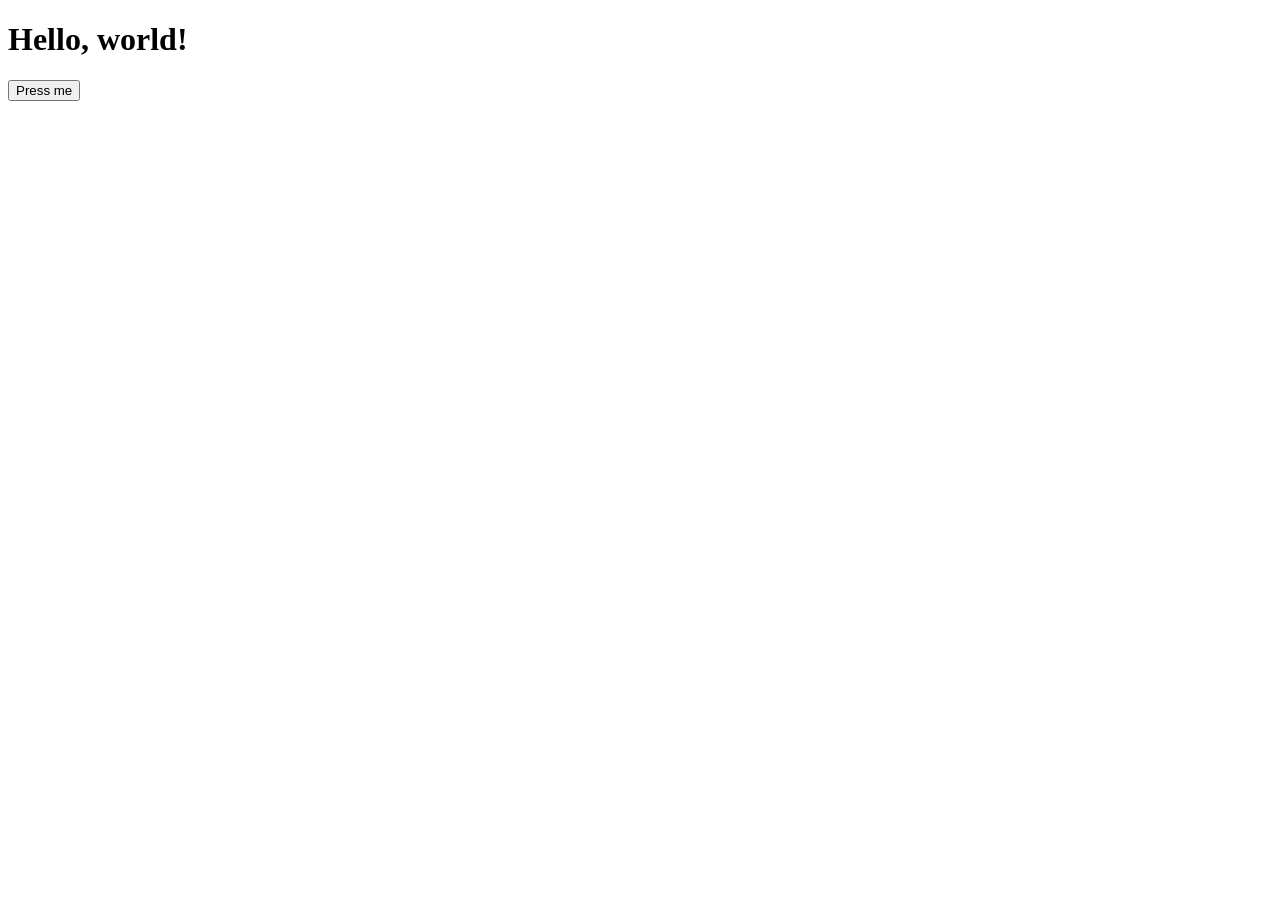
==== index.html @ 33c0f7c8 "fix: index.html 경로 오류 수정 및 불필요한 속성 제거 - /style.css, /main.js 절대 경로를 상대 경로로 변경 - script 태그의 deprecate" ====
<!doctype html>
<html lang="en">
<head>
  <meta charset="UTF-8" />
  <meta name="viewport" content="width=device-width, initial-scale=1.0" />
  <title>Hello World</title>
  <link href='style.css' rel='stylesheet'>
</head>
<body>
  <h1>Hello, world!</h1>
  <button onclick="console.log('hello');">Press me</button>
  <script defer src="main.js"></script>
</body>
</html>
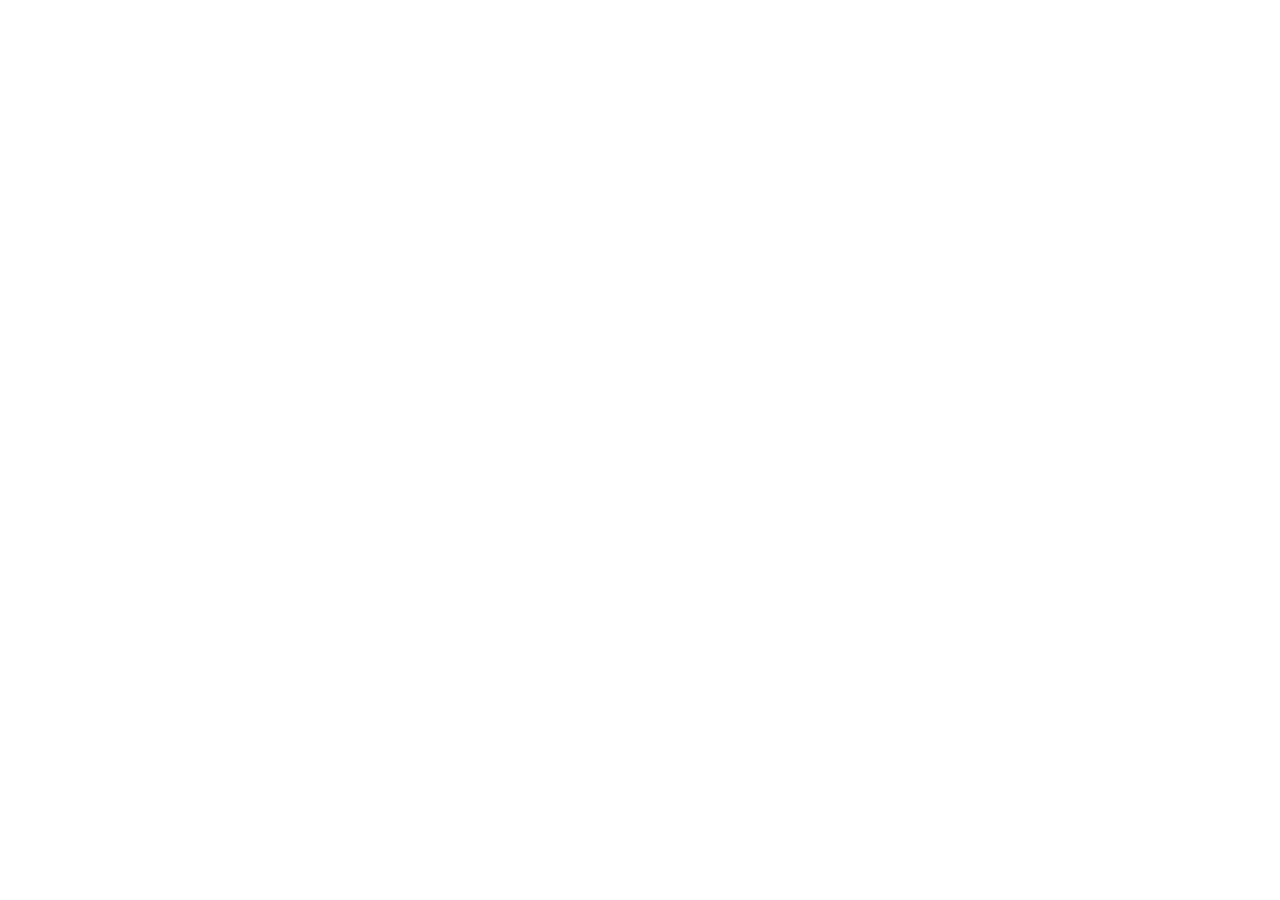
==== commit d6d96a5c: "feat: ZETASUM Web3 플랫폼 페이지 구현 및 README 추가 - index.html을 ZETASUM Next-Gen Web3 Platform 랜딩 페이지로 교체   " ====
--- a/index.html
+++ b/index.html
@@ -1,14 +1,408 @@
-<!doctype html>
-<html lang="en">
+<!DOCTYPE html>
+<html lang="ko">
 <head>
-  <meta charset="UTF-8" />
-  <meta name="viewport" content="width=device-width, initial-scale=1.0" />
-  <title>Hello World</title>
-  <link href='style.css' rel='stylesheet'>
+  <meta charset="UTF-8">
+  <meta name="viewport" content="width=device-width, initial-scale=1.0">
+  <title>ZETASUM - Next-Gen Web3 Platform</title>
+  <meta name="description" content="광고 시청 보상과 Web3 금융 생태계를 연결하는 차세대 글로벌 플랫폼 제타섬">
+  <link rel="preconnect" href="https://fonts.googleapis.com">
+  <link rel="preconnect" href="https://fonts.gstatic.com" crossorigin>
+  <link href="https://fonts.googleapis.com/css2?family=Outfit:wght@300;400;600;800&display=swap" rel="stylesheet">
+  <link rel="stylesheet" href="style.css">
+  <script crossorigin src="https://unpkg.com/react@18/umd/react.development.js"></script>
+  <script crossorigin src="https://unpkg.com/react-dom@18/umd/react-dom.development.js"></script>
+  <script src="https://unpkg.com/@babel/standalone/babel.min.js"></script>
 </head>
 <body>
-  <h1>Hello, world!</h1>
-  <button onclick="console.log('hello');">Press me</button>
-  <script defer src="main.js"></script>
+  <div id="root"></div>
+  <script type="text/babel">
+    const { useState, useEffect, useRef } = React;
+
+    /* ========== TRANSLATIONS ========== */
+    const T = {
+      ko: {
+        nav: ["플랫폼","로드맵","파트너","문의"],
+        badge: "Web3 차세대 플랫폼",
+        heroTitle1: "미래 금융의 시작,",
+        heroTitle2: "ZETASUM",
+        heroDesc: "광고 시청 보상과 Web3 금융 생태계를 연결하는 차세대 글로벌 플랫폼. 지금 제타섬과 함께 새로운 경제를 경험하세요.",
+        startBtn: "지금 시작하기",
+        learnBtn: "더 알아보기",
+        scrollText: "스크롤하여 탐색",
+        stats: [
+          {num:"150K+",label:"글로벌 사용자"},
+          {num:"$2.5M",label:"누적 보상금"},
+          {num:"35+",label:"파트너 기업"},
+          {num:"99.9%",label:"서비스 가동률"}
+        ],
+        platformTag: "PLATFORM",
+        platformTitle: "제타섬이 만드는 새로운 생태계",
+        platformDesc: "핀테크와 블록체인의 결합으로 누구나 쉽게 참여할 수 있는 글로벌 보상 플랫폼",
+        cards: [
+          {icon:"🔗",title:"Web2 + Web3 통합",desc:"기존 핀테크의 편리함과 블록체인의 투명성을 결합하여 누구나 쉽게 사용할 수 있는 차세대 금융 플랫폼을 제공합니다."},
+          {icon:"💎",title:"스마트 리워드",desc:"광고 시청, 미션 수행, 커뮤니티 활동 등 다양한 방법으로 토큰 보상을 획득하고 실시간으로 교환할 수 있습니다."},
+          {icon:"🌐",title:"글로벌 네트워크",desc:"전 세계 35개국 이상의 파트너와 함께 국경 없는 글로벌 금융 생태계를 구축하고 있습니다."},
+          {icon:"🛡️",title:"보안 & 신뢰",desc:"최신 블록체인 기술과 다중 보안 시스템으로 사용자의 자산과 데이터를 안전하게 보호합니다."},
+          {icon:"📊",title:"실시간 대시보드",desc:"수익, 활동 내역, 토큰 시세 등을 한눈에 확인할 수 있는 직관적인 대시보드를 제공합니다."},
+          {icon:"🚀",title:"빠른 정산",desc:"스마트 컨트랙트 기반의 자동화된 정산 시스템으로 보상을 즉시 수령할 수 있습니다."}
+        ],
+        roadmapTag: "ROADMAP",
+        roadmapTitle: "제타섬 로드맵",
+        roadmapDesc: "글로벌 Web3 플랫폼을 향한 제타섬의 여정",
+        roadmap: [
+          {phase:"2025 Q1",title:"플랫폼 런칭",desc:"제타섬 메인넷 출시 및 초기 사용자 온보딩 시작"},
+          {phase:"2025 Q3",title:"글로벌 확장",desc:"아시아 및 동남아시아 시장 진출, 현지 파트너십 구축"},
+          {phase:"2026 Q1",title:"DeFi 통합",desc:"탈중앙화 금융 서비스 통합 및 스테이킹 기능 출시"},
+          {phase:"2026 Q3",title:"DAO 전환",desc:"커뮤니티 거버넌스 도입 및 DAO 기반 운영 시작"}
+        ],
+        partnerTag: "PARTNERS",
+        partnerTitle: "글로벌 파트너",
+        partnerDesc: "세계적인 기업들과 함께 성장합니다",
+        footerDesc: "광고 시청 보상과 Web3 금융 생태계를 연결하는 차세대 글로벌 플랫폼",
+        footerCols: [
+          {title:"서비스",links:["플랫폼 소개","토큰 이코노미","보상 시스템","API 문서"]},
+          {title:"회사",links:["팀 소개","채용","블로그","문의하기"]},
+          {title:"법적 고지",links:["이용약관","개인정보처리방침","쿠키 정책"]}
+        ],
+        copyright: "© 2026 ZETASUM. All Rights Reserved.",
+        signupTitle: "회원가입",
+        namePh: "이름", emailPh: "이메일 주소", pwdPh: "비밀번호", confirmPh: "비밀번호 확인",
+        pwdGuide: "비밀번호는 7~16자리 영문, 숫자, 특수문자를 포함해야 합니다.",
+        signupBtn: "이메일로 가입하기", guestBtn: "게스트로 둘러보기",
+        enterInfo: "모든 정보를 입력해주세요.",
+        pwdMismatch: "비밀번호가 서로 일치하지 않습니다.",
+        pwdInvalid: "비밀번호 형식이 올바르지 않습니다.",
+        signupOk: "회원가입이 완료되었습니다!",
+        guestOk: "게스트 모드로 입장합니다."
+      },
+      en: {
+        nav: ["Platform","Roadmap","Partners","Contact"],
+        badge: "Next-Gen Web3 Platform",
+        heroTitle1: "The Future of Finance,",
+        heroTitle2: "ZETASUM",
+        heroDesc: "A next-generation global platform connecting ad rewards with the Web3 financial ecosystem. Experience the new economy with ZETASUM.",
+        startBtn: "Get Started",
+        learnBtn: "Learn More",
+        scrollText: "Scroll to explore",
+        stats: [
+          {num:"150K+",label:"Global Users"},
+          {num:"$2.5M",label:"Total Rewards"},
+          {num:"35+",label:"Partners"},
+          {num:"99.9%",label:"Uptime"}
+        ],
+        platformTag: "PLATFORM",
+        platformTitle: "A New Ecosystem by ZETASUM",
+        platformDesc: "A global reward platform anyone can join through fintech and blockchain integration",
+        cards: [
+          {icon:"🔗",title:"Web2 + Web3",desc:"Combining the convenience of fintech with the transparency of blockchain for a next-gen financial platform."},
+          {icon:"💎",title:"Smart Rewards",desc:"Earn token rewards through ads, missions, and community activities with real-time exchange."},
+          {icon:"🌐",title:"Global Network",desc:"Building a borderless financial ecosystem with partners across 35+ countries."},
+          {icon:"🛡️",title:"Security & Trust",desc:"Protecting user assets and data with cutting-edge blockchain technology and multi-layer security."},
+          {icon:"📊",title:"Live Dashboard",desc:"An intuitive dashboard to track earnings, activity, and token prices at a glance."},
+          {icon:"🚀",title:"Instant Settlement",desc:"Receive rewards instantly through smart contract-based automated settlement."}
+        ],
+        roadmapTag: "ROADMAP",
+        roadmapTitle: "ZETASUM Roadmap",
+        roadmapDesc: "Our journey to a global Web3 platform",
+        roadmap: [
+          {phase:"2025 Q1",title:"Platform Launch",desc:"ZETASUM mainnet launch and initial user onboarding"},
+          {phase:"2025 Q3",title:"Global Expansion",desc:"Entry into Asian and Southeast Asian markets"},
+          {phase:"2026 Q1",title:"DeFi Integration",desc:"Decentralized finance services integration and staking"},
+          {phase:"2026 Q3",title:"DAO Transition",desc:"Community governance and DAO-based operations"}
+        ],
+        partnerTag: "PARTNERS",
+        partnerTitle: "Global Partners",
+        partnerDesc: "Growing together with world-class companies",
+        footerDesc: "A next-generation global platform connecting ad rewards with the Web3 financial ecosystem.",
+        footerCols: [
+          {title:"Services",links:["Platform","Tokenomics","Rewards","API Docs"]},
+          {title:"Company",links:["Team","Careers","Blog","Contact"]},
+          {title:"Legal",links:["Terms of Service","Privacy Policy","Cookie Policy"]}
+        ],
+        copyright: "© 2026 ZETASUM. All Rights Reserved.",
+        signupTitle: "Sign Up",
+        namePh: "Name", emailPh: "Email", pwdPh: "Password", confirmPh: "Confirm Password",
+        pwdGuide: "Password must be 7-16 chars with letters, numbers, and symbols.",
+        signupBtn: "Sign Up with Email", guestBtn: "Explore as Guest",
+        enterInfo: "Please fill in all fields.",
+        pwdMismatch: "Passwords do not match.",
+        pwdInvalid: "Invalid password format.",
+        signupOk: "Sign up successful!",
+        guestOk: "Entering guest mode."
+      },
+      zh: {
+        nav: ["平台","路线图","合作伙伴","联系"],
+        badge: "下一代 Web3 平台",
+        heroTitle1: "金融的未来，",
+        heroTitle2: "ZETASUM",
+        heroDesc: "连接广告奖励与 Web3 金融生态系统的新一代全球平台。与 ZETASUM 一起体验新经济。",
+        startBtn: "立即开始",
+        learnBtn: "了解更多",
+        scrollText: "滚动浏览",
+        stats: [
+          {num:"150K+",label:"全球用户"},
+          {num:"$2.5M",label:"累计奖励"},
+          {num:"35+",label:"合作伙伴"},
+          {num:"99.9%",label:"运行时间"}
+        ],
+        platformTag: "平台",
+        platformTitle: "ZETASUM 打造的新生态",
+        platformDesc: "通过金融科技与区块链的结合，人人都能参与的全球奖励平台",
+        cards: [
+          {icon:"🔗",title:"Web2 + Web3",desc:"结合金融科技的便利与区块链的透明，提供下一代金融平台。"},
+          {icon:"💎",title:"智能奖励",desc:"通过广告、任务和社区活动赚取代币奖励并实时兑换。"},
+          {icon:"🌐",title:"全球网络",desc:"与35+国家的合作伙伴共建无国界的金融生态系统。"},
+          {icon:"🛡️",title:"安全可信",desc:"利用尖端区块链技术和多重安全系统保护用户资产。"},
+          {icon:"📊",title:"实时仪表板",desc:"一目了然地追踪收益、活动和代币价格的直观仪表板。"},
+          {icon:"🚀",title:"即时结算",desc:"基于智能合约的自动化结算系统，即时获得奖励。"}
+        ],
+        roadmapTag: "路线图",
+        roadmapTitle: "ZETASUM 路线图",
+        roadmapDesc: "通往全球 Web3 平台的旅程",
+        roadmap: [
+          {phase:"2025 Q1",title:"平台发布",desc:"ZETASUM 主网发布及初始用户引导"},
+          {phase:"2025 Q3",title:"全球扩展",desc:"进入亚洲和东南亚市场"},
+          {phase:"2026 Q1",title:"DeFi 集成",desc:"去中心化金融服务集成和质押功能"},
+          {phase:"2026 Q3",title:"DAO 转型",desc:"社区治理和基于 DAO 的运营"}
+        ],
+        partnerTag: "合作伙伴",
+        partnerTitle: "全球合作伙伴",
+        partnerDesc: "与世界级企业共同成长",
+        footerDesc: "连接广告奖励与 Web3 金融生态系统的新一代全球平台。",
+        footerCols: [
+          {title:"服务",links:["平台介绍","代币经济","奖励系统","API 文档"]},
+          {title:"公司",links:["团队","招聘","博客","联系我们"]},
+          {title:"法律",links:["服务条款","隐私政策","Cookie 政策"]}
+        ],
+        copyright: "© 2026 ZETASUM. All Rights Reserved.",
+        signupTitle: "注册会员",
+        namePh: "姓名", emailPh: "邮箱", pwdPh: "密码", confirmPh: "确认密码",
+        pwdGuide: "密码必须为7~16位，包含字母、数字和特殊字符。",
+        signupBtn: "邮箱注册", guestBtn: "游客浏览",
+        enterInfo: "请填写所有信息。",
+        pwdMismatch: "密码不匹配。",
+        pwdInvalid: "密码格式无效。",
+        signupOk: "注册成功！",
+        guestOk: "进入游客模式。"
+      }
+    };
+
+    const partners = ["Binance","Polygon","Chainlink","AWS","Google Cloud","Solana"];
+
+    /* ========== COMPONENTS ========== */
+    function Particles() {
+      const particles = Array.from({length:20}, (_,i) => {
+        const size = Math.random()*4+2;
+        const left = Math.random()*100;
+        const dur = Math.random()*15+10;
+        const delay = Math.random()*10;
+        return React.createElement('div',{key:i,className:'particle',
+          style:{width:size,height:size,left:left+'%',animationDuration:dur+'s',animationDelay:delay+'s'}});
+      });
+      return React.createElement('div',{className:'particles'},particles);
+    }
+
+    function Navbar({lang,setLang}) {
+      const t = T[lang];
+      const [scrolled,setScrolled] = useState(false);
+      useEffect(()=>{
+        const h=()=>setScrolled(window.scrollY>50);
+        window.addEventListener('scroll',h);
+        return ()=>window.removeEventListener('scroll',h);
+      },[]);
+      return (
+        <nav className={scrolled?'scrolled':''}>
+          <div className="logo">ZETASUM</div>
+          <ul className="nav-links">
+            {t.nav.map((item,i)=><li key={i}><a href={'#section-'+i}>{item}</a></li>)}
+          </ul>
+          <div className="nav-right">
+            <select className="lang-select" value={lang} onChange={e=>setLang(e.target.value)}>
+              <option value="ko">KR 한국어</option>
+              <option value="en">EN English</option>
+              <option value="zh">CN 中文</option>
+            </select>
+          </div>
+        </nav>
+      );
+    }
+
+    function Hero({lang,onOpen}) {
+      const t = T[lang];
+      return (
+        <div className="hero">
+          <div className="hero-badge"><span className="dot"></span>{t.badge}</div>
+          <h1>{t.heroTitle1}<br/><span>{t.heroTitle2}</span></h1>
+          <p>{t.heroDesc}</p>
+          <div className="hero-buttons">
+            <button className="btn-glow" onClick={onOpen}>{t.startBtn}</button>
+            <button className="btn-outline" onClick={()=>document.getElementById('section-0')?.scrollIntoView({behavior:'smooth'})}>{t.learnBtn}</button>
+          </div>
+          <div className="scroll-indicator"><span>{t.scrollText}</span><div className="line"></div></div>
+        </div>
+      );
+    }
+
+    function Stats({lang}) {
+      const t = T[lang];
+      return (
+        <div className="stats-bar">
+          {t.stats.map((s,i)=>(
+            <div className="stat-item" key={i}>
+              <div className="stat-number">{s.num}</div>
+              <div className="stat-label">{s.label}</div>
+            </div>
+          ))}
+        </div>
+      );
+    }
+
+    function Features({lang}) {
+      const t = T[lang];
+      return (
+        <section id="section-0">
+          <div className="section-header reveal">
+            <div className="section-tag">{t.platformTag}</div>
+            <h2 className="section-title">{t.platformTitle}</h2>
+            <p className="section-desc">{t.platformDesc}</p>
+          </div>
+          <div className="cards">
+            {t.cards.map((c,i)=>(
+              <div className="card reveal" key={i}>
+                <div className="card-icon">{c.icon}</div>
+                <h3>{c.title}</h3>
+                <p>{c.desc}</p>
+              </div>
+            ))}
+          </div>
+        </section>
+      );
+    }
+
+    function Roadmap({lang}) {
+      const t = T[lang];
+      return (
+        <section id="section-1">
+          <div className="section-header reveal">
+            <div className="section-tag">{t.roadmapTag}</div>
+            <h2 className="section-title">{t.roadmapTitle}</h2>
+            <p className="section-desc">{t.roadmapDesc}</p>
+          </div>
+          <div className="roadmap">
+            {t.roadmap.map((r,i)=>(
+              <div className="roadmap-item reveal" key={i}>
+                <div className="roadmap-dot"></div>
+                <div className="roadmap-content">
+                  <h4>{r.phase} — {r.title}</h4>
+                  <p>{r.desc}</p>
+                </div>
+              </div>
+            ))}
+          </div>
+        </section>
+      );
+    }
+
+    function Partners({lang}) {
+      const t = T[lang];
+      return (
+        <section id="section-2">
+          <div className="section-header reveal">
+            <div className="section-tag">{t.partnerTag}</div>
+            <h2 className="section-title">{t.partnerTitle}</h2>
+            <p className="section-desc">{t.partnerDesc}</p>
+          </div>
+          <div className="partners-grid reveal">
+            {partners.map((p,i)=><div className="partner-logo" key={i}>{p}</div>)}
+          </div>
+        </section>
+      );
+    }
+
+    function Footer({lang}) {
+      const t = T[lang];
+      return (
+        <footer id="section-3">
+          <div className="footer-grid">
+            <div className="footer-brand">
+              <div className="logo">ZETASUM</div>
+              <p>{t.footerDesc}</p>
+            </div>
+            {t.footerCols.map((col,i)=>(
+              <div className="footer-col" key={i}>
+                <h4>{col.title}</h4>
+                {col.links.map((l,j)=><a href="#" key={j}>{l}</a>)}
+              </div>
+            ))}
+          </div>
+          <div className="footer-bottom">{t.copyright}</div>
+        </footer>
+      );
+    }
+
+    function Modal({lang,isOpen,onClose}) {
+      if(!isOpen) return null;
+      const t = T[lang];
+      const [form,setForm] = useState({name:'',email:'',password:'',confirmPassword:''});
+      const set = e => setForm({...form,[e.target.name]:e.target.value});
+
+      const signup = () => {
+        const {name,email,password,confirmPassword}=form;
+        if(!name||!email||!password||!confirmPassword){alert(t.enterInfo);return;}
+        if(password!==confirmPassword){alert(t.pwdMismatch);return;}
+        if(!/^(?=.*[A-Za-z])(?=.*\d)(?=.*[!@#$%^&*()_+\-=\[\]{};':"\\|,.<>\/?]).{7,16}$/.test(password)){alert(t.pwdInvalid);return;}
+        alert(t.signupOk);onClose();
+      };
+
+      return (
+        <div className="modal-overlay" onClick={onClose}>
+          <div className="modal-content" onClick={e=>e.stopPropagation()}>
+            <span className="close-icon" onClick={onClose}>&times;</span>
+            <h2>{t.signupTitle}</h2>
+            <div className="input-group"><input name="name" placeholder={t.namePh} value={form.name} onChange={set}/></div>
+            <div className="input-group"><input name="email" type="email" placeholder={t.emailPh} value={form.email} onChange={set}/></div>
+            <div className="input-group"><input name="password" type="password" placeholder={t.pwdPh} value={form.password} onChange={set}/></div>
+            <div className="input-group"><input name="confirmPassword" type="password" placeholder={t.confirmPh} value={form.confirmPassword} onChange={set}/></div>
+            <p id="password-guide">{t.pwdGuide}</p>
+            <button className="btn-block btn-primary" onClick={signup}>{t.signupBtn}</button>
+            <button className="btn-block btn-secondary" onClick={()=>{alert(t.guestOk);onClose();}}>{t.guestBtn}</button>
+          </div>
+        </div>
+      );
+    }
+
+    /* ========== APP ========== */
+    function App() {
+      const [lang,setLang] = useState("ko");
+      const [modal,setModal] = useState(false);
+
+      // Scroll reveal observer
+      useEffect(()=>{
+        const obs = new IntersectionObserver((entries)=>{
+          entries.forEach(e=>{if(e.isIntersecting)e.target.classList.add('visible');});
+        },{threshold:0.1});
+        document.querySelectorAll('.reveal').forEach(el=>obs.observe(el));
+        return ()=>obs.disconnect();
+      });
+
+      return (
+        <div className="app-container">
+          <div className="ambient-bg"></div>
+          <Particles/>
+          <Navbar lang={lang} setLang={setLang}/>
+          <Hero lang={lang} onOpen={()=>setModal(true)}/>
+          <Stats lang={lang}/>
+          <Features lang={lang}/>
+          <Roadmap lang={lang}/>
+          <Partners lang={lang}/>
+          <Footer lang={lang}/>
+          <Modal lang={lang} isOpen={modal} onClose={()=>setModal(false)}/>
+        </div>
+      );
+    }
+
+    ReactDOM.createRoot(document.getElementById("root")).render(<App/>);
+  </script>
 </body>
 </html>
+
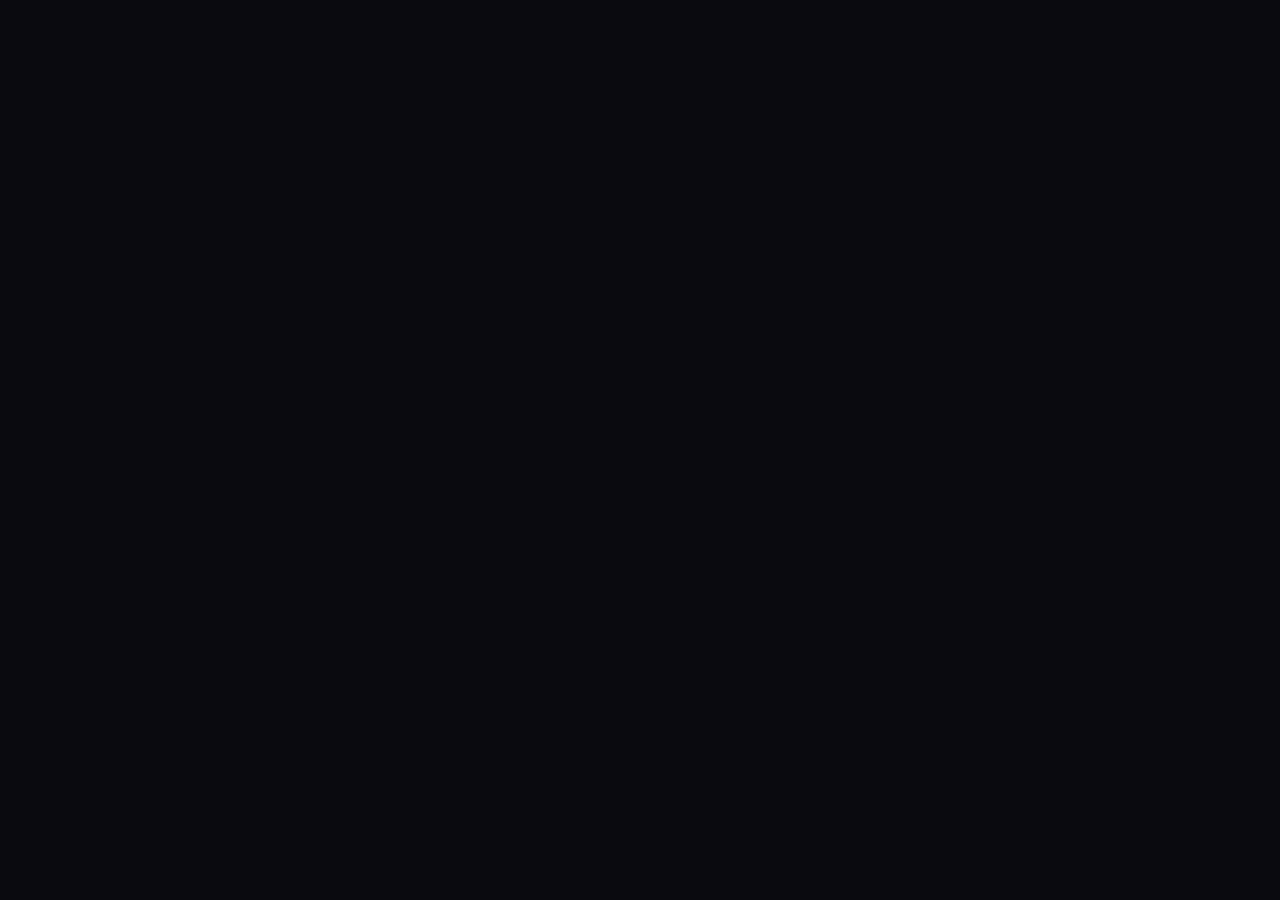
==== commit 3a7b245b: "refactor: Babel 런타임 제거 및 JSX 사전 컴파일 적용 - index.html: Babel standalone 제거, 사전 컴파일된 app.js로 교체 - app.j" ====
--- a/index.html
+++ b/index.html
@@ -11,398 +11,10 @@
   <link rel="stylesheet" href="style.css">
   <script crossorigin src="https://unpkg.com/react@18/umd/react.development.js"></script>
   <script crossorigin src="https://unpkg.com/react-dom@18/umd/react-dom.development.js"></script>
-  <script src="https://unpkg.com/@babel/standalone/babel.min.js"></script>
 </head>
 <body>
   <div id="root"></div>
-  <script type="text/babel">
-    const { useState, useEffect, useRef } = React;
-
-    /* ========== TRANSLATIONS ========== */
-    const T = {
-      ko: {
-        nav: ["플랫폼","로드맵","파트너","문의"],
-        badge: "Web3 차세대 플랫폼",
-        heroTitle1: "미래 금융의 시작,",
-        heroTitle2: "ZETASUM",
-        heroDesc: "광고 시청 보상과 Web3 금융 생태계를 연결하는 차세대 글로벌 플랫폼. 지금 제타섬과 함께 새로운 경제를 경험하세요.",
-        startBtn: "지금 시작하기",
-        learnBtn: "더 알아보기",
-        scrollText: "스크롤하여 탐색",
-        stats: [
-          {num:"150K+",label:"글로벌 사용자"},
-          {num:"$2.5M",label:"누적 보상금"},
-          {num:"35+",label:"파트너 기업"},
-          {num:"99.9%",label:"서비스 가동률"}
-        ],
-        platformTag: "PLATFORM",
-        platformTitle: "제타섬이 만드는 새로운 생태계",
-        platformDesc: "핀테크와 블록체인의 결합으로 누구나 쉽게 참여할 수 있는 글로벌 보상 플랫폼",
-        cards: [
-          {icon:"🔗",title:"Web2 + Web3 통합",desc:"기존 핀테크의 편리함과 블록체인의 투명성을 결합하여 누구나 쉽게 사용할 수 있는 차세대 금융 플랫폼을 제공합니다."},
-          {icon:"💎",title:"스마트 리워드",desc:"광고 시청, 미션 수행, 커뮤니티 활동 등 다양한 방법으로 토큰 보상을 획득하고 실시간으로 교환할 수 있습니다."},
-          {icon:"🌐",title:"글로벌 네트워크",desc:"전 세계 35개국 이상의 파트너와 함께 국경 없는 글로벌 금융 생태계를 구축하고 있습니다."},
-          {icon:"🛡️",title:"보안 & 신뢰",desc:"최신 블록체인 기술과 다중 보안 시스템으로 사용자의 자산과 데이터를 안전하게 보호합니다."},
-          {icon:"📊",title:"실시간 대시보드",desc:"수익, 활동 내역, 토큰 시세 등을 한눈에 확인할 수 있는 직관적인 대시보드를 제공합니다."},
-          {icon:"🚀",title:"빠른 정산",desc:"스마트 컨트랙트 기반의 자동화된 정산 시스템으로 보상을 즉시 수령할 수 있습니다."}
-        ],
-        roadmapTag: "ROADMAP",
-        roadmapTitle: "제타섬 로드맵",
-        roadmapDesc: "글로벌 Web3 플랫폼을 향한 제타섬의 여정",
-        roadmap: [
-          {phase:"2025 Q1",title:"플랫폼 런칭",desc:"제타섬 메인넷 출시 및 초기 사용자 온보딩 시작"},
-          {phase:"2025 Q3",title:"글로벌 확장",desc:"아시아 및 동남아시아 시장 진출, 현지 파트너십 구축"},
-          {phase:"2026 Q1",title:"DeFi 통합",desc:"탈중앙화 금융 서비스 통합 및 스테이킹 기능 출시"},
-          {phase:"2026 Q3",title:"DAO 전환",desc:"커뮤니티 거버넌스 도입 및 DAO 기반 운영 시작"}
-        ],
-        partnerTag: "PARTNERS",
-        partnerTitle: "글로벌 파트너",
-        partnerDesc: "세계적인 기업들과 함께 성장합니다",
-        footerDesc: "광고 시청 보상과 Web3 금융 생태계를 연결하는 차세대 글로벌 플랫폼",
-        footerCols: [
-          {title:"서비스",links:["플랫폼 소개","토큰 이코노미","보상 시스템","API 문서"]},
-          {title:"회사",links:["팀 소개","채용","블로그","문의하기"]},
-          {title:"법적 고지",links:["이용약관","개인정보처리방침","쿠키 정책"]}
-        ],
-        copyright: "© 2026 ZETASUM. All Rights Reserved.",
-        signupTitle: "회원가입",
-        namePh: "이름", emailPh: "이메일 주소", pwdPh: "비밀번호", confirmPh: "비밀번호 확인",
-        pwdGuide: "비밀번호는 7~16자리 영문, 숫자, 특수문자를 포함해야 합니다.",
-        signupBtn: "이메일로 가입하기", guestBtn: "게스트로 둘러보기",
-        enterInfo: "모든 정보를 입력해주세요.",
-        pwdMismatch: "비밀번호가 서로 일치하지 않습니다.",
-        pwdInvalid: "비밀번호 형식이 올바르지 않습니다.",
-        signupOk: "회원가입이 완료되었습니다!",
-        guestOk: "게스트 모드로 입장합니다."
-      },
-      en: {
-        nav: ["Platform","Roadmap","Partners","Contact"],
-        badge: "Next-Gen Web3 Platform",
-        heroTitle1: "The Future of Finance,",
-        heroTitle2: "ZETASUM",
-        heroDesc: "A next-generation global platform connecting ad rewards with the Web3 financial ecosystem. Experience the new economy with ZETASUM.",
-        startBtn: "Get Started",
-        learnBtn: "Learn More",
-        scrollText: "Scroll to explore",
-        stats: [
-          {num:"150K+",label:"Global Users"},
-          {num:"$2.5M",label:"Total Rewards"},
-          {num:"35+",label:"Partners"},
-          {num:"99.9%",label:"Uptime"}
-        ],
-        platformTag: "PLATFORM",
-        platformTitle: "A New Ecosystem by ZETASUM",
-        platformDesc: "A global reward platform anyone can join through fintech and blockchain integration",
-        cards: [
-          {icon:"🔗",title:"Web2 + Web3",desc:"Combining the convenience of fintech with the transparency of blockchain for a next-gen financial platform."},
-          {icon:"💎",title:"Smart Rewards",desc:"Earn token rewards through ads, missions, and community activities with real-time exchange."},
-          {icon:"🌐",title:"Global Network",desc:"Building a borderless financial ecosystem with partners across 35+ countries."},
-          {icon:"🛡️",title:"Security & Trust",desc:"Protecting user assets and data with cutting-edge blockchain technology and multi-layer security."},
-          {icon:"📊",title:"Live Dashboard",desc:"An intuitive dashboard to track earnings, activity, and token prices at a glance."},
-          {icon:"🚀",title:"Instant Settlement",desc:"Receive rewards instantly through smart contract-based automated settlement."}
-        ],
-        roadmapTag: "ROADMAP",
-        roadmapTitle: "ZETASUM Roadmap",
-        roadmapDesc: "Our journey to a global Web3 platform",
-        roadmap: [
-          {phase:"2025 Q1",title:"Platform Launch",desc:"ZETASUM mainnet launch and initial user onboarding"},
-          {phase:"2025 Q3",title:"Global Expansion",desc:"Entry into Asian and Southeast Asian markets"},
-          {phase:"2026 Q1",title:"DeFi Integration",desc:"Decentralized finance services integration and staking"},
-          {phase:"2026 Q3",title:"DAO Transition",desc:"Community governance and DAO-based operations"}
-        ],
-        partnerTag: "PARTNERS",
-        partnerTitle: "Global Partners",
-        partnerDesc: "Growing together with world-class companies",
-        footerDesc: "A next-generation global platform connecting ad rewards with the Web3 financial ecosystem.",
-        footerCols: [
-          {title:"Services",links:["Platform","Tokenomics","Rewards","API Docs"]},
-          {title:"Company",links:["Team","Careers","Blog","Contact"]},
-          {title:"Legal",links:["Terms of Service","Privacy Policy","Cookie Policy"]}
-        ],
-        copyright: "© 2026 ZETASUM. All Rights Reserved.",
-        signupTitle: "Sign Up",
-        namePh: "Name", emailPh: "Email", pwdPh: "Password", confirmPh: "Confirm Password",
-        pwdGuide: "Password must be 7-16 chars with letters, numbers, and symbols.",
-        signupBtn: "Sign Up with Email", guestBtn: "Explore as Guest",
-        enterInfo: "Please fill in all fields.",
-        pwdMismatch: "Passwords do not match.",
-        pwdInvalid: "Invalid password format.",
-        signupOk: "Sign up successful!",
-        guestOk: "Entering guest mode."
-      },
-      zh: {
-        nav: ["平台","路线图","合作伙伴","联系"],
-        badge: "下一代 Web3 平台",
-        heroTitle1: "金融的未来，",
-        heroTitle2: "ZETASUM",
-        heroDesc: "连接广告奖励与 Web3 金融生态系统的新一代全球平台。与 ZETASUM 一起体验新经济。",
-        startBtn: "立即开始",
-        learnBtn: "了解更多",
-        scrollText: "滚动浏览",
-        stats: [
-          {num:"150K+",label:"全球用户"},
-          {num:"$2.5M",label:"累计奖励"},
-          {num:"35+",label:"合作伙伴"},
-          {num:"99.9%",label:"运行时间"}
-        ],
-        platformTag: "平台",
-        platformTitle: "ZETASUM 打造的新生态",
-        platformDesc: "通过金融科技与区块链的结合，人人都能参与的全球奖励平台",
-        cards: [
-          {icon:"🔗",title:"Web2 + Web3",desc:"结合金融科技的便利与区块链的透明，提供下一代金融平台。"},
-          {icon:"💎",title:"智能奖励",desc:"通过广告、任务和社区活动赚取代币奖励并实时兑换。"},
-          {icon:"🌐",title:"全球网络",desc:"与35+国家的合作伙伴共建无国界的金融生态系统。"},
-          {icon:"🛡️",title:"安全可信",desc:"利用尖端区块链技术和多重安全系统保护用户资产。"},
-          {icon:"📊",title:"实时仪表板",desc:"一目了然地追踪收益、活动和代币价格的直观仪表板。"},
-          {icon:"🚀",title:"即时结算",desc:"基于智能合约的自动化结算系统，即时获得奖励。"}
-        ],
-        roadmapTag: "路线图",
-        roadmapTitle: "ZETASUM 路线图",
-        roadmapDesc: "通往全球 Web3 平台的旅程",
-        roadmap: [
-          {phase:"2025 Q1",title:"平台发布",desc:"ZETASUM 主网发布及初始用户引导"},
-          {phase:"2025 Q3",title:"全球扩展",desc:"进入亚洲和东南亚市场"},
-          {phase:"2026 Q1",title:"DeFi 集成",desc:"去中心化金融服务集成和质押功能"},
-          {phase:"2026 Q3",title:"DAO 转型",desc:"社区治理和基于 DAO 的运营"}
-        ],
-        partnerTag: "合作伙伴",
-        partnerTitle: "全球合作伙伴",
-        partnerDesc: "与世界级企业共同成长",
-        footerDesc: "连接广告奖励与 Web3 金融生态系统的新一代全球平台。",
-        footerCols: [
-          {title:"服务",links:["平台介绍","代币经济","奖励系统","API 文档"]},
-          {title:"公司",links:["团队","招聘","博客","联系我们"]},
-          {title:"法律",links:["服务条款","隐私政策","Cookie 政策"]}
-        ],
-        copyright: "© 2026 ZETASUM. All Rights Reserved.",
-        signupTitle: "注册会员",
-        namePh: "姓名", emailPh: "邮箱", pwdPh: "密码", confirmPh: "确认密码",
-        pwdGuide: "密码必须为7~16位，包含字母、数字和特殊字符。",
-        signupBtn: "邮箱注册", guestBtn: "游客浏览",
-        enterInfo: "请填写所有信息。",
-        pwdMismatch: "密码不匹配。",
-        pwdInvalid: "密码格式无效。",
-        signupOk: "注册成功！",
-        guestOk: "进入游客模式。"
-      }
-    };
-
-    const partners = ["Binance","Polygon","Chainlink","AWS","Google Cloud","Solana"];
-
-    /* ========== COMPONENTS ========== */
-    function Particles() {
-      const particles = Array.from({length:20}, (_,i) => {
-        const size = Math.random()*4+2;
-        const left = Math.random()*100;
-        const dur = Math.random()*15+10;
-        const delay = Math.random()*10;
-        return React.createElement('div',{key:i,className:'particle',
-          style:{width:size,height:size,left:left+'%',animationDuration:dur+'s',animationDelay:delay+'s'}});
-      });
-      return React.createElement('div',{className:'particles'},particles);
-    }
-
-    function Navbar({lang,setLang}) {
-      const t = T[lang];
-      const [scrolled,setScrolled] = useState(false);
-      useEffect(()=>{
-        const h=()=>setScrolled(window.scrollY>50);
-        window.addEventListener('scroll',h);
-        return ()=>window.removeEventListener('scroll',h);
-      },[]);
-      return (
-        <nav className={scrolled?'scrolled':''}>
-          <div className="logo">ZETASUM</div>
-          <ul className="nav-links">
-            {t.nav.map((item,i)=><li key={i}><a href={'#section-'+i}>{item}</a></li>)}
-          </ul>
-          <div className="nav-right">
-            <select className="lang-select" value={lang} onChange={e=>setLang(e.target.value)}>
-              <option value="ko">KR 한국어</option>
-              <option value="en">EN English</option>
-              <option value="zh">CN 中文</option>
-            </select>
-          </div>
-        </nav>
-      );
-    }
-
-    function Hero({lang,onOpen}) {
-      const t = T[lang];
-      return (
-        <div className="hero">
-          <div className="hero-badge"><span className="dot"></span>{t.badge}</div>
-          <h1>{t.heroTitle1}<br/><span>{t.heroTitle2}</span></h1>
-          <p>{t.heroDesc}</p>
-          <div className="hero-buttons">
-            <button className="btn-glow" onClick={onOpen}>{t.startBtn}</button>
-            <button className="btn-outline" onClick={()=>document.getElementById('section-0')?.scrollIntoView({behavior:'smooth'})}>{t.learnBtn}</button>
-          </div>
-          <div className="scroll-indicator"><span>{t.scrollText}</span><div className="line"></div></div>
-        </div>
-      );
-    }
-
-    function Stats({lang}) {
-      const t = T[lang];
-      return (
-        <div className="stats-bar">
-          {t.stats.map((s,i)=>(
-            <div className="stat-item" key={i}>
-              <div className="stat-number">{s.num}</div>
-              <div className="stat-label">{s.label}</div>
-            </div>
-          ))}
-        </div>
-      );
-    }
-
-    function Features({lang}) {
-      const t = T[lang];
-      return (
-        <section id="section-0">
-          <div className="section-header reveal">
-            <div className="section-tag">{t.platformTag}</div>
-            <h2 className="section-title">{t.platformTitle}</h2>
-            <p className="section-desc">{t.platformDesc}</p>
-          </div>
-          <div className="cards">
-            {t.cards.map((c,i)=>(
-              <div className="card reveal" key={i}>
-                <div className="card-icon">{c.icon}</div>
-                <h3>{c.title}</h3>
-                <p>{c.desc}</p>
-              </div>
-            ))}
-          </div>
-        </section>
-      );
-    }
-
-    function Roadmap({lang}) {
-      const t = T[lang];
-      return (
-        <section id="section-1">
-          <div className="section-header reveal">
-            <div className="section-tag">{t.roadmapTag}</div>
-            <h2 className="section-title">{t.roadmapTitle}</h2>
-            <p className="section-desc">{t.roadmapDesc}</p>
-          </div>
-          <div className="roadmap">
-            {t.roadmap.map((r,i)=>(
-              <div className="roadmap-item reveal" key={i}>
-                <div className="roadmap-dot"></div>
-                <div className="roadmap-content">
-                  <h4>{r.phase} — {r.title}</h4>
-                  <p>{r.desc}</p>
-                </div>
-              </div>
-            ))}
-          </div>
-        </section>
-      );
-    }
-
-    function Partners({lang}) {
-      const t = T[lang];
-      return (
-        <section id="section-2">
-          <div className="section-header reveal">
-            <div className="section-tag">{t.partnerTag}</div>
-            <h2 className="section-title">{t.partnerTitle}</h2>
-            <p className="section-desc">{t.partnerDesc}</p>
-          </div>
-          <div className="partners-grid reveal">
-            {partners.map((p,i)=><div className="partner-logo" key={i}>{p}</div>)}
-          </div>
-        </section>
-      );
-    }
-
-    function Footer({lang}) {
-      const t = T[lang];
-      return (
-        <footer id="section-3">
-          <div className="footer-grid">
-            <div className="footer-brand">
-              <div className="logo">ZETASUM</div>
-              <p>{t.footerDesc}</p>
-            </div>
-            {t.footerCols.map((col,i)=>(
-              <div className="footer-col" key={i}>
-                <h4>{col.title}</h4>
-                {col.links.map((l,j)=><a href="#" key={j}>{l}</a>)}
-              </div>
-            ))}
-          </div>
-          <div className="footer-bottom">{t.copyright}</div>
-        </footer>
-      );
-    }
-
-    function Modal({lang,isOpen,onClose}) {
-      if(!isOpen) return null;
-      const t = T[lang];
-      const [form,setForm] = useState({name:'',email:'',password:'',confirmPassword:''});
-      const set = e => setForm({...form,[e.target.name]:e.target.value});
-
-      const signup = () => {
-        const {name,email,password,confirmPassword}=form;
-        if(!name||!email||!password||!confirmPassword){alert(t.enterInfo);return;}
-        if(password!==confirmPassword){alert(t.pwdMismatch);return;}
-        if(!/^(?=.*[A-Za-z])(?=.*\d)(?=.*[!@#$%^&*()_+\-=\[\]{};':"\\|,.<>\/?]).{7,16}$/.test(password)){alert(t.pwdInvalid);return;}
-        alert(t.signupOk);onClose();
-      };
-
-      return (
-        <div className="modal-overlay" onClick={onClose}>
-          <div className="modal-content" onClick={e=>e.stopPropagation()}>
-            <span className="close-icon" onClick={onClose}>&times;</span>
-            <h2>{t.signupTitle}</h2>
-            <div className="input-group"><input name="name" placeholder={t.namePh} value={form.name} onChange={set}/></div>
-            <div className="input-group"><input name="email" type="email" placeholder={t.emailPh} value={form.email} onChange={set}/></div>
-            <div className="input-group"><input name="password" type="password" placeholder={t.pwdPh} value={form.password} onChange={set}/></div>
-            <div className="input-group"><input name="confirmPassword" type="password" placeholder={t.confirmPh} value={form.confirmPassword} onChange={set}/></div>
-            <p id="password-guide">{t.pwdGuide}</p>
-            <button className="btn-block btn-primary" onClick={signup}>{t.signupBtn}</button>
-            <button className="btn-block btn-secondary" onClick={()=>{alert(t.guestOk);onClose();}}>{t.guestBtn}</button>
-          </div>
-        </div>
-      );
-    }
-
-    /* ========== APP ========== */
-    function App() {
-      const [lang,setLang] = useState("ko");
-      const [modal,setModal] = useState(false);
-
-      // Scroll reveal observer
-      useEffect(()=>{
-        const obs = new IntersectionObserver((entries)=>{
-          entries.forEach(e=>{if(e.isIntersecting)e.target.classList.add('visible');});
-        },{threshold:0.1});
-        document.querySelectorAll('.reveal').forEach(el=>obs.observe(el));
-        return ()=>obs.disconnect();
-      });
-
-      return (
-        <div className="app-container">
-          <div className="ambient-bg"></div>
-          <Particles/>
-          <Navbar lang={lang} setLang={setLang}/>
-          <Hero lang={lang} onOpen={()=>setModal(true)}/>
-          <Stats lang={lang}/>
-          <Features lang={lang}/>
-          <Roadmap lang={lang}/>
-          <Partners lang={lang}/>
-          <Footer lang={lang}/>
-          <Modal lang={lang} isOpen={modal} onClose={()=>setModal(false)}/>
-        </div>
-      );
-    }
-
-    ReactDOM.createRoot(document.getElementById("root")).render(<App/>);
-  </script>
+  <script src="app.js"></script>
 </body>
 </html>
 
--- a/style.css
+++ b/style.css
@@ -0,0 +1,556 @@
+/* ========== CSS VARIABLES ========== */
+:root {
+  --bg: #0a0a0f;
+  --bg2: #0f0f1a;
+  --accent1: #00d4ff;
+  --accent2: #7b2ff7;
+  --text: #e8eaf6;
+  --text-muted: #8892a4;
+  --card-bg: rgba(255, 255, 255, 0.04);
+  --border: rgba(255, 255, 255, 0.08);
+  --font: 'Outfit', sans-serif;
+}
+
+/* ========== RESET & BASE ========== */
+*, *::before, *::after { box-sizing: border-box; margin: 0; padding: 0; }
+html { scroll-behavior: smooth; }
+body {
+  background: var(--bg);
+  color: var(--text);
+  font-family: var(--font);
+  overflow-x: hidden;
+}
+
+/* ========== APP CONTAINER ========== */
+.app-container { position: relative; min-height: 100vh; }
+
+/* ========== AMBIENT BACKGROUND ========== */
+.ambient-bg {
+  position: fixed;
+  inset: 0;
+  background:
+    radial-gradient(ellipse at 20% 50%, rgba(123, 47, 247, 0.15) 0%, transparent 60%),
+    radial-gradient(ellipse at 80% 20%, rgba(0, 212, 255, 0.10) 0%, transparent 60%);
+  pointer-events: none;
+  z-index: 0;
+}
+
+/* ========== PARTICLES ========== */
+.particles { position: fixed; inset: 0; pointer-events: none; z-index: 0; }
+.particle {
+  position: absolute;
+  width: 2px;
+  height: 2px;
+  background: var(--accent1);
+  border-radius: 50%;
+  animation: float linear infinite;
+  opacity: 0;
+}
+@keyframes float {
+  0%   { transform: translateY(100vh) scale(0); opacity: 0; }
+  10%  { opacity: 0.6; }
+  90%  { opacity: 0.3; }
+  100% { transform: translateY(-100px) scale(1); opacity: 0; }
+}
+
+/* ========== NAVBAR ========== */
+nav {
+  position: fixed;
+  top: 0; left: 0; right: 0;
+  z-index: 100;
+  display: flex;
+  align-items: center;
+  justify-content: space-between;
+  padding: 1.2rem 4rem;
+  transition: all 0.3s ease;
+}
+nav.scrolled {
+  background: rgba(10, 10, 15, 0.85);
+  backdrop-filter: blur(20px);
+  border-bottom: 1px solid var(--border);
+}
+.logo {
+  font-size: 1.5rem;
+  font-weight: 800;
+  background: linear-gradient(135deg, var(--accent1), var(--accent2));
+  -webkit-background-clip: text;
+  -webkit-text-fill-color: transparent;
+  background-clip: text;
+  letter-spacing: 2px;
+  cursor: pointer;
+}
+.nav-links {
+  list-style: none;
+  display: flex;
+  gap: 2.5rem;
+}
+.nav-links li a {
+  color: var(--text-muted);
+  text-decoration: none;
+  font-weight: 400;
+  font-size: 0.95rem;
+  transition: color 0.2s;
+  cursor: pointer;
+}
+.nav-links li a:hover { color: var(--text); }
+.nav-right { display: flex; align-items: center; gap: 1rem; }
+.lang-select {
+  background: var(--card-bg);
+  border: 1px solid var(--border);
+  color: var(--text);
+  padding: 0.4rem 0.8rem;
+  border-radius: 8px;
+  font-family: var(--font);
+  font-size: 0.85rem;
+  cursor: pointer;
+  outline: none;
+  transition: border-color 0.2s;
+}
+.lang-select:hover { border-color: rgba(0, 212, 255, 0.4); }
+
+/* ========== HERO ========== */
+.hero {
+  min-height: 100vh;
+  display: flex;
+  flex-direction: column;
+  align-items: center;
+  justify-content: center;
+  text-align: center;
+  padding: 8rem 2rem 4rem;
+  position: relative;
+  z-index: 1;
+}
+.hero-badge {
+  display: inline-flex;
+  align-items: center;
+  gap: 0.5rem;
+  background: rgba(0, 212, 255, 0.08);
+  border: 1px solid rgba(0, 212, 255, 0.25);
+  padding: 0.4rem 1rem;
+  border-radius: 100px;
+  font-size: 0.85rem;
+  color: var(--accent1);
+  margin-bottom: 1.5rem;
+  font-weight: 600;
+}
+.dot {
+  width: 6px;
+  height: 6px;
+  background: var(--accent1);
+  border-radius: 50%;
+  animation: pulse 1.5s ease-in-out infinite;
+}
+@keyframes pulse {
+  0%, 100% { opacity: 1; transform: scale(1); }
+  50%       { opacity: 0.5; transform: scale(1.5); }
+}
+.hero h1 {
+  font-size: clamp(2.5rem, 6vw, 5rem);
+  font-weight: 800;
+  line-height: 1.1;
+  margin-bottom: 1.5rem;
+}
+.hero h1 span {
+  background: linear-gradient(135deg, var(--accent1), var(--accent2));
+  -webkit-background-clip: text;
+  -webkit-text-fill-color: transparent;
+  background-clip: text;
+}
+.hero p {
+  max-width: 600px;
+  color: var(--text-muted);
+  font-size: 1.1rem;
+  line-height: 1.7;
+  margin-bottom: 2.5rem;
+}
+.hero-buttons {
+  display: flex;
+  gap: 1rem;
+  flex-wrap: wrap;
+  justify-content: center;
+  margin-bottom: 3rem;
+}
+
+/* ========== BUTTONS ========== */
+.btn-glow {
+  background: linear-gradient(135deg, var(--accent1), var(--accent2));
+  color: #fff;
+  border: none;
+  padding: 0.85rem 2rem;
+  border-radius: 50px;
+  font-size: 1rem;
+  font-weight: 600;
+  font-family: var(--font);
+  cursor: pointer;
+  box-shadow: 0 0 30px rgba(0, 212, 255, 0.3);
+  transition: all 0.3s ease;
+}
+.btn-glow:hover {
+  transform: translateY(-2px);
+  box-shadow: 0 0 50px rgba(0, 212, 255, 0.5);
+}
+.btn-outline {
+  background: transparent;
+  color: var(--text);
+  border: 1px solid var(--border);
+  padding: 0.85rem 2rem;
+  border-radius: 50px;
+  font-size: 1rem;
+  font-weight: 600;
+  font-family: var(--font);
+  cursor: pointer;
+  backdrop-filter: blur(10px);
+  transition: all 0.3s ease;
+}
+.btn-outline:hover {
+  border-color: var(--accent1);
+  color: var(--accent1);
+  transform: translateY(-2px);
+}
+
+/* ========== SCROLL INDICATOR ========== */
+.scroll-indicator {
+  display: flex;
+  flex-direction: column;
+  align-items: center;
+  gap: 0.5rem;
+  color: var(--text-muted);
+  font-size: 0.8rem;
+}
+.scroll-indicator .line {
+  width: 1px;
+  height: 40px;
+  background: linear-gradient(to bottom, var(--accent1), transparent);
+  animation: scrollLine 1.8s ease-in-out infinite;
+}
+@keyframes scrollLine {
+  0%   { transform: scaleY(0); transform-origin: top; }
+  49%  { transform: scaleY(1); transform-origin: top; }
+  50%  { transform: scaleY(1); transform-origin: bottom; }
+  100% { transform: scaleY(0); transform-origin: bottom; }
+}
+
+/* ========== STATS BAR ========== */
+.stats-bar {
+  display: flex;
+  justify-content: center;
+  flex-wrap: wrap;
+  background: rgba(255, 255, 255, 0.03);
+  border-top: 1px solid var(--border);
+  border-bottom: 1px solid var(--border);
+  position: relative;
+  z-index: 1;
+}
+.stat-item {
+  flex: 1;
+  min-width: 150px;
+  padding: 2rem;
+  text-align: center;
+  border-right: 1px solid var(--border);
+}
+.stat-item:last-child { border-right: none; }
+.stat-number {
+  font-size: 2rem;
+  font-weight: 800;
+  background: linear-gradient(135deg, var(--accent1), var(--accent2));
+  -webkit-background-clip: text;
+  -webkit-text-fill-color: transparent;
+  background-clip: text;
+}
+.stat-label {
+  color: var(--text-muted);
+  font-size: 0.9rem;
+  margin-top: 0.25rem;
+}
+
+/* ========== SECTIONS ========== */
+section {
+  padding: 6rem 2rem;
+  max-width: 1200px;
+  margin: 0 auto;
+  position: relative;
+  z-index: 1;
+}
+.section-header { text-align: center; margin-bottom: 3.5rem; }
+.section-tag {
+  display: inline-block;
+  color: var(--accent1);
+  font-size: 0.8rem;
+  font-weight: 700;
+  letter-spacing: 3px;
+  margin-bottom: 1rem;
+}
+.section-title {
+  font-size: clamp(1.8rem, 3.5vw, 2.8rem);
+  font-weight: 800;
+  margin-bottom: 1rem;
+}
+.section-desc {
+  color: var(--text-muted);
+  font-size: 1rem;
+  max-width: 550px;
+  margin: 0 auto;
+  line-height: 1.7;
+}
+
+/* ========== CARDS ========== */
+.cards {
+  display: grid;
+  grid-template-columns: repeat(auto-fit, minmax(320px, 1fr));
+  gap: 1.5rem;
+}
+.card {
+  background: var(--card-bg);
+  border: 1px solid var(--border);
+  border-radius: 16px;
+  padding: 2rem;
+  transition: all 0.3s ease;
+}
+.card:hover {
+  border-color: rgba(0, 212, 255, 0.3);
+  box-shadow: 0 8px 40px rgba(0, 212, 255, 0.08);
+  transform: translateY(-4px);
+}
+.card-icon { font-size: 2rem; margin-bottom: 1rem; }
+.card h3 { font-size: 1.1rem; font-weight: 700; margin-bottom: 0.75rem; }
+.card p { color: var(--text-muted); font-size: 0.95rem; line-height: 1.7; }
+
+/* ========== ROADMAP ========== */
+.roadmap {
+  position: relative;
+  padding-left: 2rem;
+}
+.roadmap::before {
+  content: '';
+  position: absolute;
+  left: 0; top: 0; bottom: 0;
+  width: 1px;
+  background: linear-gradient(to bottom, var(--accent1), var(--accent2), transparent);
+}
+.roadmap-item {
+  position: relative;
+  padding: 1.5rem 2rem;
+  background: var(--card-bg);
+  border: 1px solid var(--border);
+  border-radius: 12px;
+  margin-bottom: 1.5rem;
+  transition: border-color 0.3s;
+}
+.roadmap-item:hover { border-color: rgba(0, 212, 255, 0.3); }
+.roadmap-dot {
+  position: absolute;
+  left: -2.45rem;
+  top: 1.5rem;
+  width: 12px;
+  height: 12px;
+  border-radius: 50%;
+  background: linear-gradient(135deg, var(--accent1), var(--accent2));
+  box-shadow: 0 0 12px rgba(0, 212, 255, 0.6);
+}
+.roadmap-content h4 {
+  font-size: 0.75rem;
+  font-weight: 700;
+  color: var(--accent1);
+  letter-spacing: 2px;
+  margin-bottom: 0.5rem;
+}
+.roadmap-content h3 {
+  font-size: 1.1rem;
+  font-weight: 700;
+  margin-bottom: 0.5rem;
+}
+.roadmap-content p {
+  color: var(--text-muted);
+  font-size: 0.9rem;
+  line-height: 1.6;
+}
+
+/* ========== PARTNERS ========== */
+.partners-grid {
+  display: grid;
+  grid-template-columns: repeat(auto-fit, minmax(150px, 1fr));
+  gap: 1rem;
+}
+.partner-logo {
+  background: var(--card-bg);
+  border: 1px solid var(--border);
+  border-radius: 12px;
+  padding: 1.5rem;
+  text-align: center;
+  font-weight: 700;
+  font-size: 0.9rem;
+  color: var(--text-muted);
+  transition: all 0.3s;
+}
+.partner-logo:hover {
+  border-color: rgba(0, 212, 255, 0.3);
+  color: var(--text);
+  transform: translateY(-2px);
+}
+
+/* ========== FOOTER ========== */
+footer {
+  border-top: 1px solid var(--border);
+  padding: 4rem 2rem 2rem;
+  position: relative;
+  z-index: 1;
+}
+.footer-grid {
+  display: grid;
+  grid-template-columns: 2fr 1fr 1fr 1fr;
+  gap: 3rem;
+  max-width: 1200px;
+  margin: 0 auto 3rem;
+}
+.footer-brand p {
+  color: var(--text-muted);
+  font-size: 0.9rem;
+  line-height: 1.7;
+  margin-top: 0.75rem;
+  max-width: 260px;
+}
+.footer-col h4 {
+  font-size: 0.85rem;
+  font-weight: 700;
+  letter-spacing: 1px;
+  margin-bottom: 1rem;
+}
+.footer-col ul { list-style: none; }
+.footer-col ul li { margin-bottom: 0.5rem; }
+.footer-col ul li a {
+  color: var(--text-muted);
+  text-decoration: none;
+  font-size: 0.9rem;
+  transition: color 0.2s;
+  cursor: pointer;
+}
+.footer-col ul li a:hover { color: var(--text); }
+.footer-bottom {
+  text-align: center;
+  color: var(--text-muted);
+  font-size: 0.85rem;
+  max-width: 1200px;
+  margin: 0 auto;
+  padding-top: 2rem;
+  border-top: 1px solid var(--border);
+}
+
+/* ========== MODAL ========== */
+.modal-overlay {
+  position: fixed;
+  inset: 0;
+  z-index: 200;
+  background: rgba(0, 0, 0, 0.7);
+  backdrop-filter: blur(10px);
+  display: flex;
+  align-items: center;
+  justify-content: center;
+  padding: 1rem;
+  animation: fadeIn 0.2s ease;
+}
+@keyframes fadeIn {
+  from { opacity: 0; }
+  to   { opacity: 1; }
+}
+.modal-content {
+  background: #12121f;
+  border: 1px solid var(--border);
+  border-radius: 20px;
+  padding: 2.5rem;
+  width: 100%;
+  max-width: 420px;
+  position: relative;
+  animation: slideUp 0.3s ease;
+}
+@keyframes slideUp {
+  from { transform: translateY(20px); opacity: 0; }
+  to   { transform: translateY(0);    opacity: 1; }
+}
+.modal-content h2 {
+  font-size: 1.5rem;
+  font-weight: 800;
+  margin-bottom: 1.5rem;
+}
+.close-icon {
+  position: absolute;
+  top: 1rem;
+  right: 1.25rem;
+  font-size: 1.5rem;
+  cursor: pointer;
+  color: var(--text-muted);
+  line-height: 1;
+  transition: color 0.2s;
+}
+.close-icon:hover { color: var(--text); }
+.input-group { margin-bottom: 1rem; }
+.input-group input {
+  width: 100%;
+  background: rgba(255, 255, 255, 0.05);
+  border: 1px solid var(--border);
+  color: var(--text);
+  padding: 0.8rem 1rem;
+  border-radius: 10px;
+  font-family: var(--font);
+  font-size: 0.95rem;
+  outline: none;
+  transition: border-color 0.2s;
+}
+.input-group input:focus { border-color: var(--accent1); }
+.input-group input::placeholder { color: var(--text-muted); }
+#password-guide {
+  font-size: 0.78rem;
+  color: var(--text-muted);
+  margin-bottom: 1.25rem;
+  line-height: 1.5;
+}
+.btn-block {
+  display: block;
+  width: 100%;
+  padding: 0.85rem;
+  border-radius: 10px;
+  font-size: 0.95rem;
+  font-weight: 600;
+  font-family: var(--font);
+  cursor: pointer;
+  border: none;
+  margin-bottom: 0.75rem;
+  transition: all 0.3s;
+}
+.btn-primary {
+  background: linear-gradient(135deg, var(--accent1), var(--accent2));
+  color: #fff;
+}
+.btn-primary:hover { opacity: 0.9; transform: translateY(-1px); }
+.btn-secondary {
+  background: var(--card-bg);
+  color: var(--text);
+  border: 1px solid var(--border) !important;
+}
+.btn-secondary:hover { border-color: rgba(255, 255, 255, 0.2) !important; }
+
+/* ========== REVEAL ANIMATION ========== */
+.reveal {
+  opacity: 0;
+  transform: translateY(30px);
+  transition: opacity 0.7s ease, transform 0.7s ease;
+}
+.reveal.visible {
+  opacity: 1;
+  transform: translateY(0);
+}
+
+/* ========== RESPONSIVE ========== */
+@media (max-width: 900px) {
+  .footer-grid { grid-template-columns: 1fr 1fr; }
+}
+@media (max-width: 768px) {
+  nav { padding: 1rem 1.5rem; }
+  .nav-links { display: none; }
+  section { padding: 4rem 1.5rem; }
+  .cards { grid-template-columns: 1fr; }
+}
+@media (max-width: 480px) {
+  .footer-grid { grid-template-columns: 1fr; }
+  .stat-item { border-right: none; border-bottom: 1px solid var(--border); }
+  .stat-item:last-child { border-bottom: none; }
+}
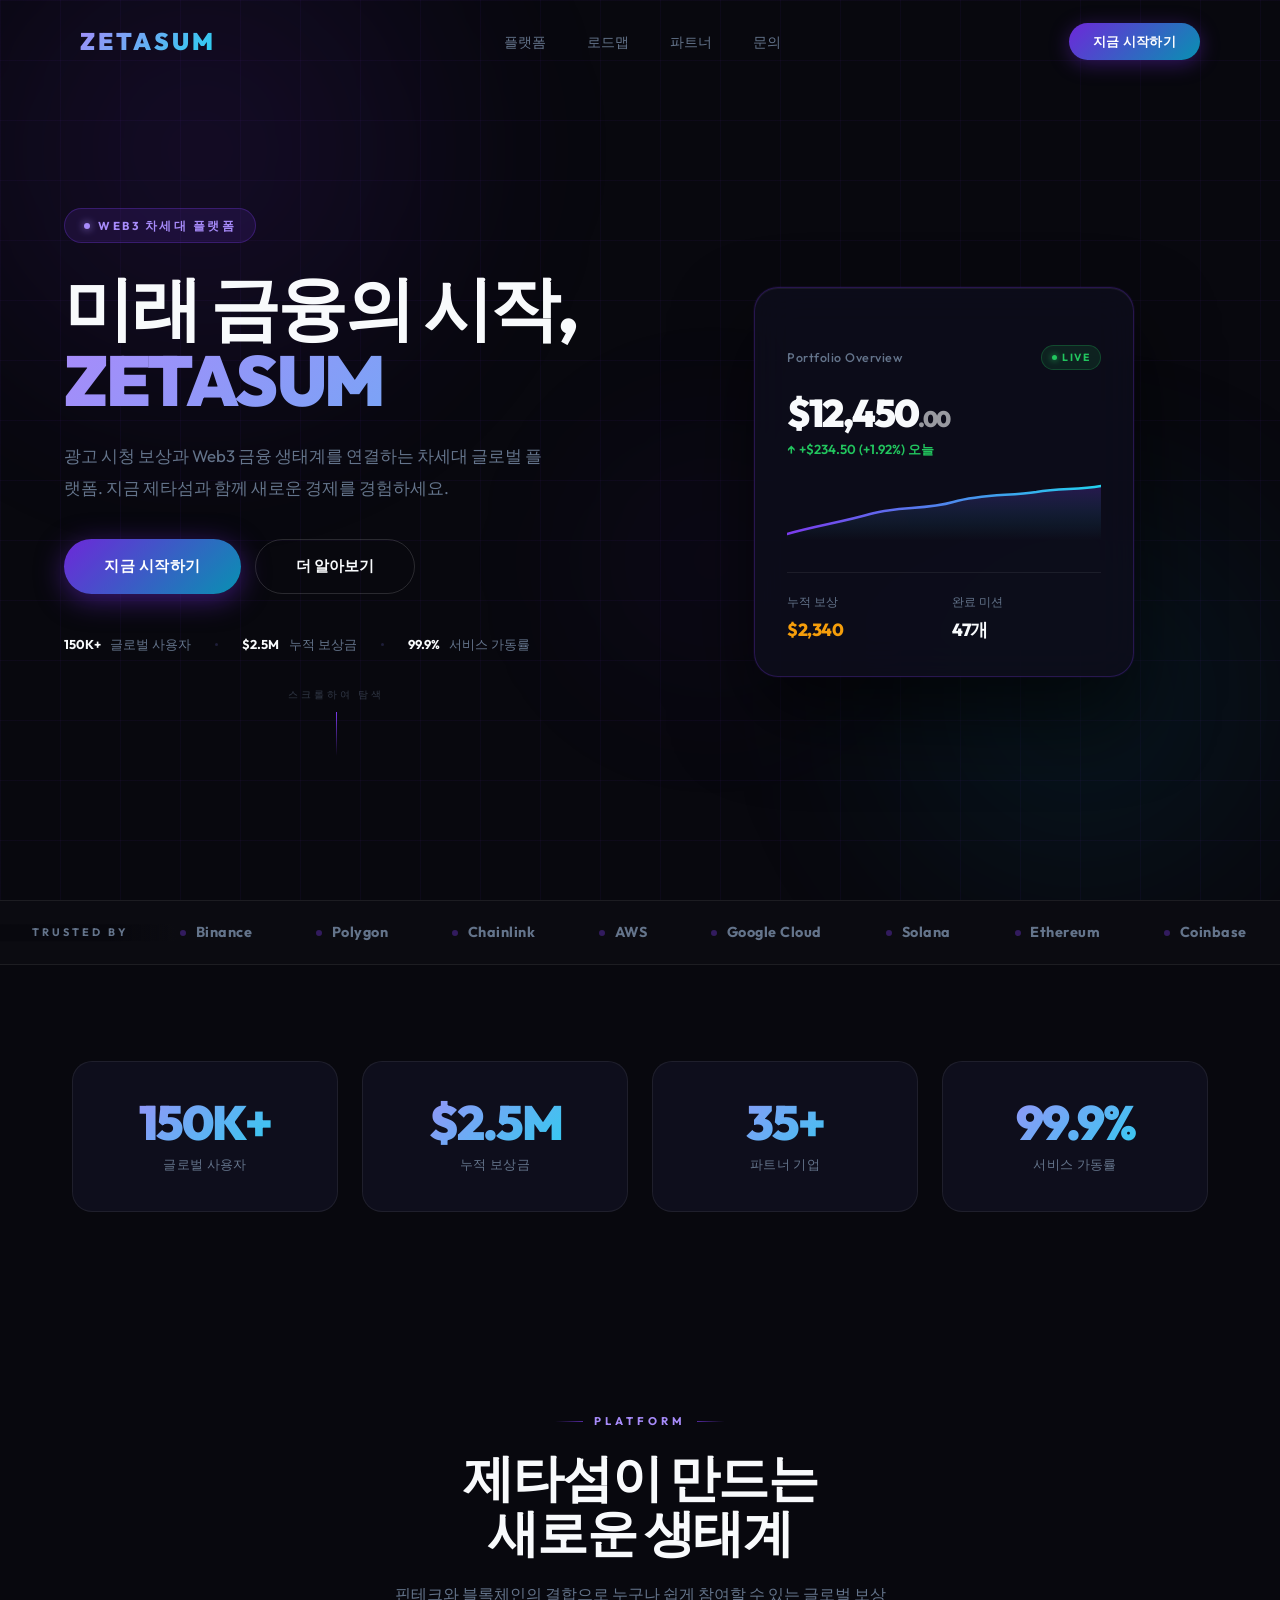
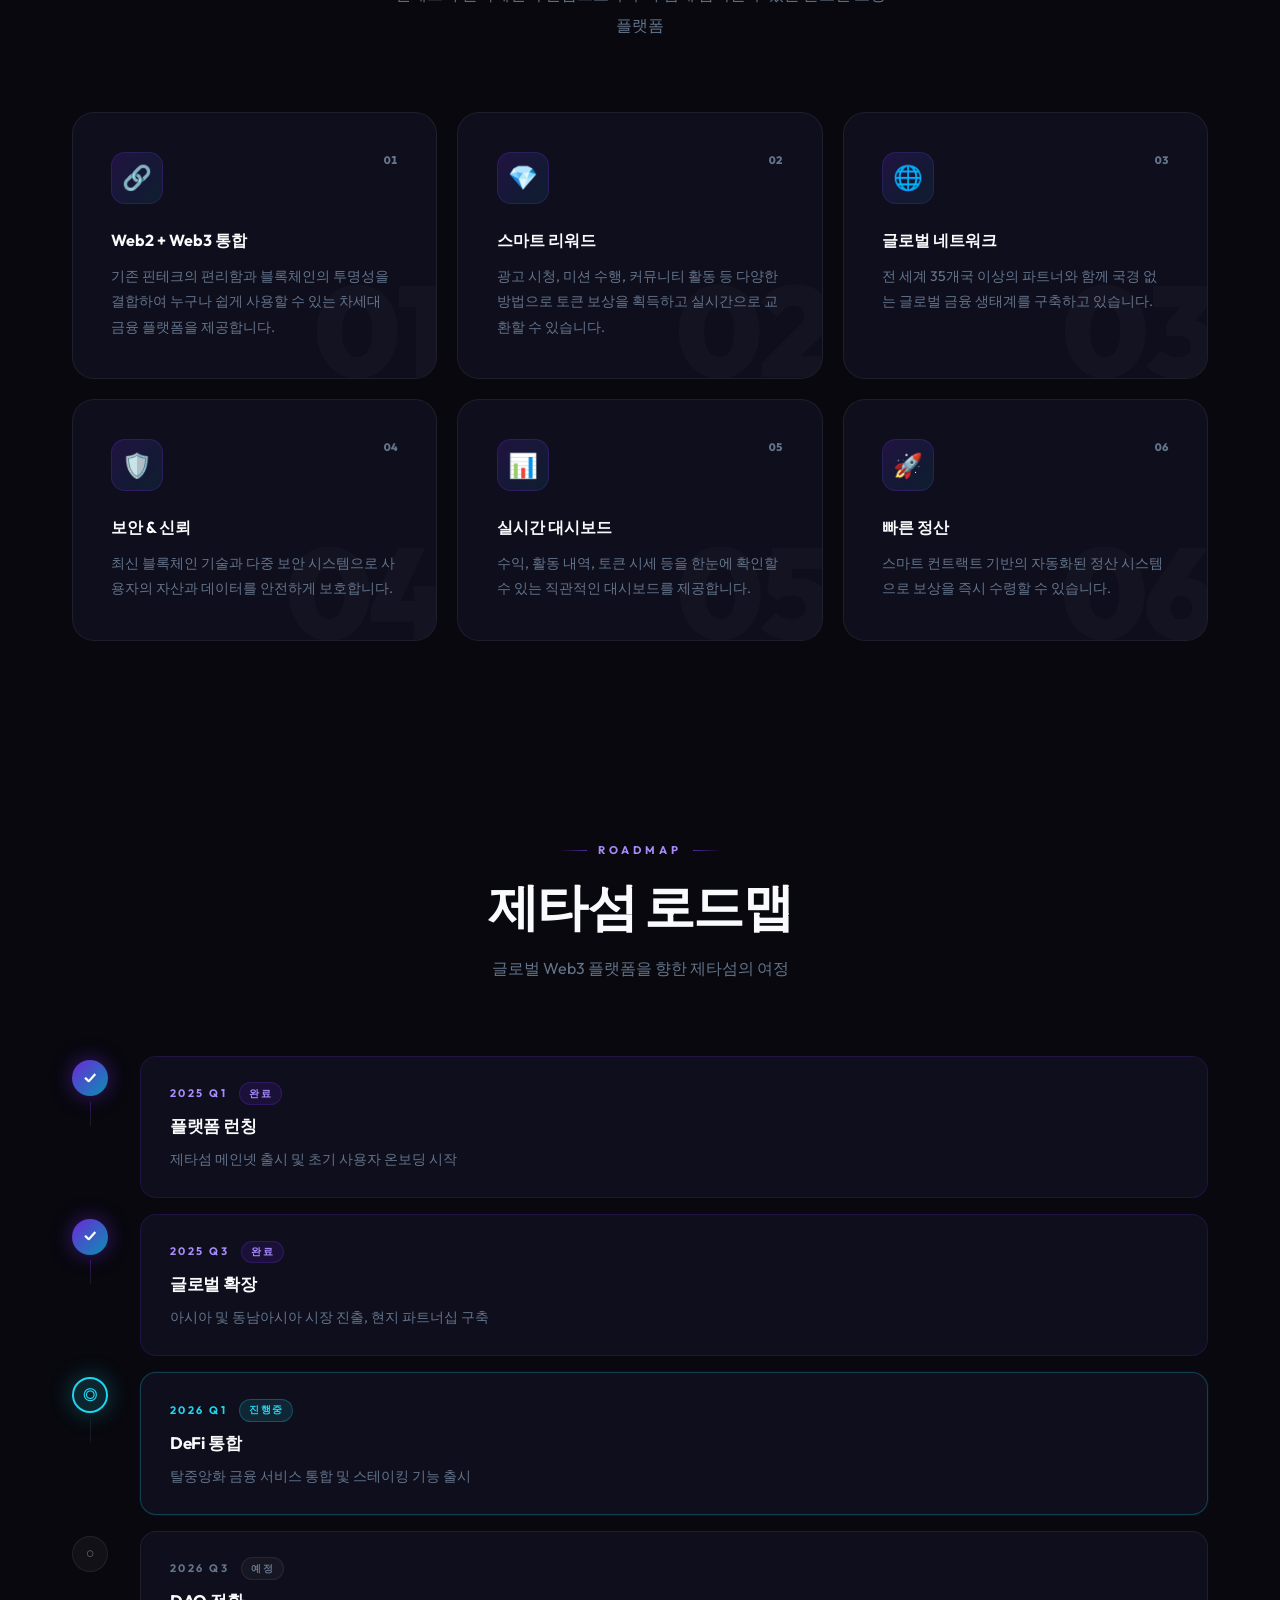
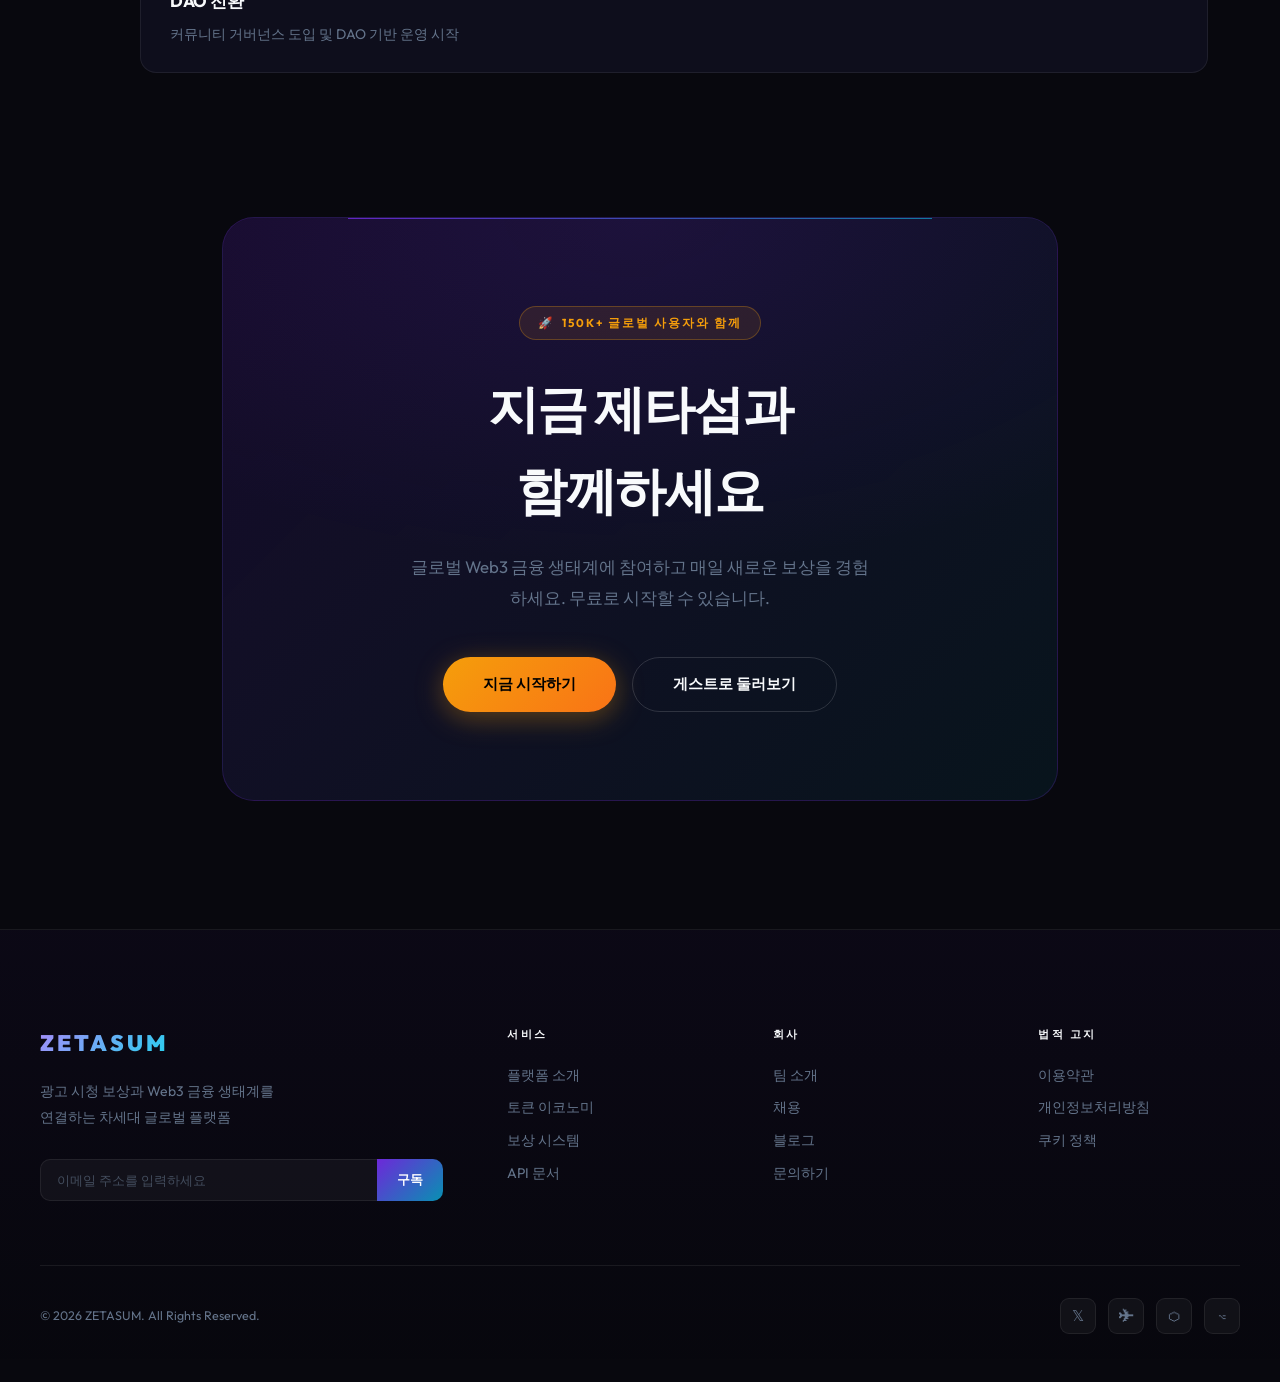
==== commit 52da4a3e: "design: v2 디자인을 메인 index.html로 교체 - 기존 React 기반 index.html → v2 순수 HTML/CSS/JS 버전으로 교체 - 히어로 분할 레이아웃" ====
--- a/index.html
+++ b/index.html
@@ -3,18 +3,1078 @@
 <head>
   <meta charset="UTF-8">
   <meta name="viewport" content="width=device-width, initial-scale=1.0">
-  <title>ZETASUM - Next-Gen Web3 Platform</title>
-  <meta name="description" content="광고 시청 보상과 Web3 금융 생태계를 연결하는 차세대 글로벌 플랫폼 제타섬">
+  <title>ZETASUM v2 — Next-Gen Web3 Platform</title>
   <link rel="preconnect" href="https://fonts.googleapis.com">
-  <link rel="preconnect" href="https://fonts.gstatic.com" crossorigin>
-  <link href="https://fonts.googleapis.com/css2?family=Outfit:wght@300;400;600;800&display=swap" rel="stylesheet">
-  <link rel="stylesheet" href="style.css">
-  <script crossorigin src="https://unpkg.com/react@18/umd/react.development.js"></script>
-  <script crossorigin src="https://unpkg.com/react-dom@18/umd/react-dom.development.js"></script>
+  <link href="https://fonts.googleapis.com/css2?family=Outfit:wght@300;400;500;600;700;800;900&display=swap" rel="stylesheet">
+  <style>
+  /* ============================================================
+     ZETASUM v2 — World-Class Design
+     True Black · Violet-Cyan Gradient · Gold CTA
+  ============================================================ */
+  :root {
+    --bg:         #08080e;
+    --bg-card:    #0e0e1c;
+    --bg-high:    #141428;
+
+    --violet:     #7c3aed;
+    --violet-d:   #5b21b6;
+    --violet-l:   #a78bfa;
+    --cyan:       #22d3ee;
+    --cyan-d:     #06b6d4;
+    --gold:       #f59e0b;
+    --gold-d:     #d97706;
+    --green:      #22c55e;
+
+    --grad:       linear-gradient(135deg, #6d28d9 0%, #0891b2 100%);
+    --grad-h:     linear-gradient(90deg,  #6d28d9 0%, #0891b2 100%);
+    --grad-text:  linear-gradient(135deg, #a78bfa 0%, #22d3ee 100%);
+    --grad-warm:  linear-gradient(135deg, #f59e0b 0%, #f97316 100%);
+
+    --text:       #f8fafc;
+    --text-dim:   #cbd5e1;
+    --muted:      #64748b;
+    --faint:      #1e1e3a;
+
+    --border:     rgba(255,255,255,0.07);
+    --border-v:   rgba(124,58,237,0.35);
+    --border-c:   rgba(34,211,238,0.25);
+
+    --font:   'Outfit', sans-serif;
+    --ease:   cubic-bezier(.4,0,.2,1);
+    --spring: cubic-bezier(.34,1.56,.64,1);
+  }
+
+  *, *::before, *::after { box-sizing: border-box; margin: 0; padding: 0; }
+  html { scroll-behavior: smooth; -webkit-font-smoothing: antialiased; }
+  body {
+    background: var(--bg); color: var(--text);
+    font-family: var(--font); overflow-x: hidden; line-height: 1.6;
+  }
+
+  /* ── AMBIENT ── */
+  .ambient {
+    position: fixed; inset: 0; z-index: 0; pointer-events: none; overflow: hidden;
+  }
+  .orb {
+    position: absolute; border-radius: 50%; filter: blur(80px); opacity: .6;
+  }
+  .orb-1 {
+    width: 700px; height: 700px; top: -200px; left: -150px;
+    background: radial-gradient(circle, rgba(109,40,217,.25) 0%, transparent 70%);
+    animation: drift1 25s ease-in-out infinite;
+  }
+  .orb-2 {
+    width: 600px; height: 600px; bottom: -100px; right: -100px;
+    background: radial-gradient(circle, rgba(8,145,178,.2) 0%, transparent 70%);
+    animation: drift2 30s ease-in-out infinite;
+  }
+  .orb-3 {
+    width: 400px; height: 400px; top: 40%; left: 40%;
+    background: radial-gradient(circle, rgba(124,58,237,.1) 0%, transparent 70%);
+    animation: drift3 20s ease-in-out infinite;
+  }
+  @keyframes drift1 { 0%,100%{transform:translate(0,0)} 50%{transform:translate(60px,50px)} }
+  @keyframes drift2 { 0%,100%{transform:translate(0,0)} 50%{transform:translate(-50px,-40px)} }
+  @keyframes drift3 { 0%,100%{transform:translate(0,0)} 33%{transform:translate(30px,-30px)} 66%{transform:translate(-20px,20px)} }
+
+  /* ── NAVBAR ── */
+  #navbar {
+    position: fixed; top: 0; left: 0; right: 0; z-index: 1000;
+    padding: 1.4rem 5rem;
+    display: flex; align-items: center; justify-content: space-between;
+    transition: all .4s var(--ease);
+  }
+  #navbar.scrolled {
+    background: rgba(8,8,14,.95); backdrop-filter: blur(24px);
+    border-bottom: 1px solid var(--border); padding: .95rem 5rem;
+  }
+  .nav-logo {
+    font-size: 1.5rem; font-weight: 900; letter-spacing: 3px;
+    background: var(--grad-text);
+    -webkit-background-clip: text; -webkit-text-fill-color: transparent; background-clip: text;
+    cursor: pointer; text-decoration: none;
+  }
+  .nav-links { list-style: none; display: flex; gap: 2.5rem; }
+  .nav-links a {
+    color: var(--muted); text-decoration: none;
+    font-size: .875rem; font-weight: 500; letter-spacing: .3px;
+    position: relative; transition: color .2s;
+  }
+  .nav-links a::after {
+    content: ''; position: absolute; bottom: -4px; left: 0;
+    width: 0; height: 1px; background: var(--grad-h);
+    transition: width .3s var(--ease);
+  }
+  .nav-links a:hover { color: var(--text); }
+  .nav-links a:hover::after { width: 100%; }
+  .nav-actions { display: flex; align-items: center; gap: .75rem; }
+  .nav-cta {
+    background: var(--grad); color: #fff; border: none;
+    padding: .6rem 1.5rem; border-radius: 100px;
+    font-size: .84rem; font-weight: 700; font-family: var(--font);
+    cursor: pointer; letter-spacing: .3px;
+    box-shadow: 0 4px 20px rgba(109,40,217,.4);
+    transition: all .3s var(--ease);
+  }
+  .nav-cta:hover { transform: translateY(-2px); box-shadow: 0 8px 28px rgba(109,40,217,.6); }
+
+  /* ── HERO ── */
+  .hero {
+    min-height: 100vh;
+    display: grid; grid-template-columns: 1fr 1fr;
+    align-items: center; gap: 4rem;
+    max-width: 1300px; margin: 0 auto;
+    padding: 9rem 4rem 5rem;
+    position: relative; z-index: 1;
+  }
+  .hero::before {
+    content: ''; position: absolute; inset: 0;
+    background-image:
+      linear-gradient(rgba(124,58,237,.05) 1px, transparent 1px),
+      linear-gradient(90deg, rgba(124,58,237,.05) 1px, transparent 1px);
+    background-size: 60px 60px;
+    pointer-events: none;
+  }
+
+  .hero-content { position: relative; z-index: 1; }
+
+  .hero-badge {
+    display: inline-flex; align-items: center; gap: .5rem;
+    background: rgba(124,58,237,.12); border: 1px solid rgba(124,58,237,.3);
+    padding: .45rem 1.2rem; border-radius: 100px;
+    font-size: .72rem; font-weight: 700; letter-spacing: 2.5px;
+    color: var(--violet-l); text-transform: uppercase; margin-bottom: 1.75rem;
+  }
+  .badge-dot {
+    width: 6px; height: 6px; background: var(--violet-l); border-radius: 50%;
+    box-shadow: 0 0 8px var(--violet-l); animation: pulse 2s ease-in-out infinite;
+  }
+  @keyframes pulse { 0%,100%{opacity:1;transform:scale(1)} 50%{opacity:.4;transform:scale(1.6)} }
+
+  .hero h1 {
+    font-size: clamp(2.8rem, 5.5vw, 6rem);
+    font-weight: 900; line-height: 1.03; letter-spacing: -2.5px;
+    margin-bottom: .5rem;
+  }
+  .hero h1 .gradient-word {
+    background: var(--grad-text); background-size: 200% auto;
+    -webkit-background-clip: text; -webkit-text-fill-color: transparent; background-clip: text;
+    animation: shimmer 4s linear infinite; display: block;
+  }
+  @keyframes shimmer { 0%{background-position:0% center} 100%{background-position:200% center} }
+
+  .hero-desc {
+    color: var(--muted); font-size: 1.05rem; line-height: 1.88;
+    max-width: 480px; margin: 1.5rem 0 2.25rem;
+  }
+  .hero-btns { display: flex; gap: .9rem; flex-wrap: wrap; margin-bottom: 2.5rem; }
+
+  .hero-proof {
+    display: flex; align-items: center; gap: 1.5rem; flex-wrap: wrap;
+  }
+  .proof-item {
+    display: flex; align-items: center; gap: .4rem;
+    font-size: .8rem; color: var(--muted);
+  }
+  .proof-item strong { color: var(--text); font-weight: 700; }
+  .proof-dot { width: 3px; height: 3px; background: var(--faint); border-radius: 50%; }
+
+  /* ── DASHBOARD CARD ── */
+  .hero-visual {
+    position: relative; z-index: 1;
+    display: flex; align-items: center; justify-content: center;
+  }
+  .dashboard-card {
+    background: rgba(14,14,28,.85);
+    border: 1px solid rgba(124,58,237,.25);
+    border-radius: 24px; padding: 2rem;
+    width: 100%; max-width: 380px;
+    backdrop-filter: blur(20px);
+    box-shadow:
+      0 40px 80px rgba(0,0,0,.6),
+      0 0 0 1px rgba(124,58,237,.08),
+      inset 0 1px 0 rgba(255,255,255,.06);
+    animation: float 6s ease-in-out infinite;
+  }
+  @keyframes float {
+    0%,100% { transform: translateY(0); }
+    50%      { transform: translateY(-12px); }
+  }
+  .dash-top {
+    display: flex; justify-content: space-between; align-items: center;
+    margin-bottom: 1.5rem;
+  }
+  .dash-label { font-size: .78rem; color: var(--muted); font-weight: 500; letter-spacing: .5px; }
+  .dash-live {
+    display: flex; align-items: center; gap: .35rem;
+    background: rgba(34,197,94,.12); border: 1px solid rgba(34,197,94,.25);
+    padding: .2rem .6rem; border-radius: 100px;
+    font-size: .65rem; font-weight: 700; color: var(--green); letter-spacing: 1.5px;
+  }
+  .live-dot {
+    width: 5px; height: 5px; background: var(--green); border-radius: 50%;
+    box-shadow: 0 0 6px var(--green); animation: pulse 1.5s ease-in-out infinite;
+  }
+  .dash-balance {
+    font-size: 2.4rem; font-weight: 900; letter-spacing: -2px;
+    line-height: 1; margin-bottom: .4rem;
+  }
+  .dash-change {
+    font-size: .82rem; color: var(--green); font-weight: 600; margin-bottom: 1.5rem;
+  }
+  .sparkline { width: 100%; height: 56px; margin-bottom: 1.5rem; }
+  .spark-path {
+    fill: none; stroke: url(#sparkGrad); stroke-width: 2.5; stroke-linecap: round;
+  }
+  .spark-area { fill: url(#areaGrad); }
+  .dash-stats {
+    display: grid; grid-template-columns: 1fr 1fr; gap: 1rem;
+    padding-top: 1.25rem; border-top: 1px solid var(--border);
+  }
+  .dash-stat-item { }
+  .dash-stat-label { font-size: .72rem; color: var(--muted); margin-bottom: .3rem; letter-spacing: .3px; }
+  .dash-stat-value { font-size: 1.1rem; font-weight: 800; letter-spacing: -.5px; }
+  .dash-stat-value.gold { color: var(--gold); }
+
+  /* ── PARTNER TICKER ── */
+  .ticker-section {
+    position: relative; z-index: 1;
+    border-top: 1px solid var(--border);
+    border-bottom: 1px solid var(--border);
+    padding: 1.25rem 0;
+    overflow: hidden;
+    background: rgba(255,255,255,.015);
+  }
+  .ticker-label {
+    position: absolute; left: 0; top: 50%; transform: translateY(-50%);
+    padding: 0 2rem;
+    font-size: .68rem; font-weight: 700; letter-spacing: 3px;
+    color: var(--muted); text-transform: uppercase;
+    background: linear-gradient(90deg, var(--bg) 60%, transparent);
+    z-index: 2; white-space: nowrap; padding-right: 3rem;
+  }
+  .ticker-track {
+    display: flex; align-items: center; gap: 4rem;
+    animation: marquee 22s linear infinite;
+    white-space: nowrap;
+    padding-left: 180px;
+  }
+  .ticker-track:hover { animation-play-state: paused; }
+  @keyframes marquee { 0%{transform:translateX(0)} 100%{transform:translateX(-50%)} }
+  .ticker-item {
+    font-size: .9rem; font-weight: 700; color: var(--muted);
+    letter-spacing: .5px; flex-shrink: 0;
+    transition: color .2s;
+    display: flex; align-items: center; gap: .6rem;
+  }
+  .ticker-item::before {
+    content: ''; display: block;
+    width: 6px; height: 6px; border-radius: 50%;
+    background: var(--border-v); flex-shrink: 0;
+  }
+  .ticker-item:hover { color: var(--text); }
+
+  /* ── STATS SECTION ── */
+  .stats-section {
+    position: relative; z-index: 1;
+    max-width: 1200px; margin: 0 auto; padding: 6rem 2rem;
+  }
+  .stats-grid {
+    display: grid; grid-template-columns: repeat(4,1fr); gap: 1.5rem;
+  }
+  .stat-card {
+    background: var(--bg-card); border: 1px solid var(--border);
+    border-radius: 20px; padding: 2.25rem 1.75rem;
+    text-align: center; position: relative; overflow: hidden;
+    opacity: 0; transform: translateY(20px);
+    transition: opacity .7s var(--ease), transform .7s var(--ease), border-color .3s, box-shadow .3s;
+  }
+  .stat-card::before {
+    content: ''; position: absolute; top: 0; left: 20%; right: 20%; height: 1px;
+    background: var(--grad-h); opacity: 0; transition: opacity .3s;
+  }
+  .stat-card.visible { opacity: 1; transform: translateY(0); }
+  .stat-card:hover { border-color: rgba(124,58,237,.3); box-shadow: 0 16px 48px rgba(0,0,0,.4); }
+  .stat-card:hover::before { opacity: 1; }
+  .stat-num {
+    font-size: 3rem; font-weight: 900; letter-spacing: -2px; line-height: 1;
+    background: var(--grad-text);
+    -webkit-background-clip: text; -webkit-text-fill-color: transparent; background-clip: text;
+    margin-bottom: .5rem;
+  }
+  .stat-lbl { font-size: .82rem; color: var(--muted); font-weight: 500; letter-spacing: .3px; }
+
+  /* ── SECTION COMMONS ── */
+  .section-wrap { max-width: 1200px; margin: 0 auto; padding: 6rem 2rem; position: relative; z-index: 1; }
+  .section-head { text-align: center; margin-bottom: 4.5rem; }
+  .section-tag {
+    display: inline-flex; align-items: center; gap: .7rem;
+    color: var(--violet-l); font-size: .7rem; font-weight: 700;
+    letter-spacing: 4px; text-transform: uppercase; margin-bottom: 1.2rem;
+  }
+  .section-tag::before, .section-tag::after {
+    content: ''; display: block; width: 28px; height: 1px;
+    background: linear-gradient(90deg, transparent, var(--violet)); opacity: .65;
+  }
+  .section-tag::after { background: linear-gradient(90deg, var(--violet), transparent); }
+  .section-title {
+    font-size: clamp(2rem, 4vw, 3.2rem);
+    font-weight: 900; letter-spacing: -1.5px; line-height: 1.08; margin-bottom: 1.2rem;
+  }
+  .section-desc { color: var(--muted); font-size: 1rem; max-width: 500px; margin: 0 auto; line-height: 1.9; }
+
+  /* ── FEATURES ── */
+  .features-grid { display: grid; grid-template-columns: repeat(3,1fr); gap: 1.25rem; }
+  .feature-card {
+    background: var(--bg-card); border: 1px solid var(--border);
+    border-radius: 22px; padding: 2.4rem;
+    position: relative; overflow: hidden;
+    opacity: 0; transform: translateY(24px);
+    transition: opacity .7s var(--ease), transform .7s var(--ease), border-color .3s, box-shadow .3s;
+    cursor: default;
+  }
+  .feature-card.visible { opacity: 1; transform: translateY(0); }
+  .feat-bg-num {
+    position: absolute; right: -0.5rem; bottom: -1rem;
+    font-size: 8rem; font-weight: 900; color: rgba(255,255,255,.025);
+    line-height: 1; letter-spacing: -4px; pointer-events: none;
+    user-select: none;
+  }
+  .feat-top {
+    display: flex; align-items: flex-start; justify-content: space-between;
+    margin-bottom: 1.5rem;
+  }
+  .feat-icon-wrap {
+    width: 52px; height: 52px;
+    display: flex; align-items: center; justify-content: center;
+    background: linear-gradient(135deg, rgba(109,40,217,.2), rgba(8,145,178,.12));
+    border: 1px solid rgba(124,58,237,.2);
+    border-radius: 14px; font-size: 1.5rem;
+    transition: all .3s;
+  }
+  .feat-num-badge {
+    font-size: .68rem; font-weight: 800; color: var(--muted);
+    letter-spacing: 1px; font-variant-numeric: tabular-nums;
+  }
+  .feature-card:hover { border-color: rgba(124,58,237,.3); transform: translateY(-8px); box-shadow: 0 24px 60px rgba(0,0,0,.5); }
+  .feature-card:hover .feat-icon-wrap { box-shadow: 0 0 24px rgba(124,58,237,.4); transform: scale(1.08); }
+  .feature-card h3 { font-size: 1rem; font-weight: 700; margin-bottom: .65rem; }
+  .feature-card p { color: var(--muted); font-size: .875rem; line-height: 1.82; position: relative; z-index: 1; }
+
+  /* ── ROADMAP ── */
+  .roadmap-list { display: flex; flex-direction: column; gap: 1rem; }
+  .rm-item {
+    display: flex; align-items: flex-start; gap: 2rem;
+    opacity: 0; transform: translateY(16px);
+    transition: opacity .7s var(--ease), transform .7s var(--ease);
+  }
+  .rm-item.visible { opacity: 1; transform: translateY(0); }
+  .rm-track {
+    display: flex; flex-direction: column; align-items: center;
+    flex-shrink: 0; padding-top: .3rem;
+  }
+  .rm-marker {
+    width: 36px; height: 36px; border-radius: 50%;
+    display: flex; align-items: center; justify-content: center;
+    flex-shrink: 0; font-size: .9rem; font-weight: 800; transition: all .3s;
+  }
+  .rm-item.done .rm-marker {
+    background: var(--grad); box-shadow: 0 0 20px rgba(109,40,217,.5);
+    color: #fff;
+  }
+  .rm-item.active .rm-marker {
+    background: rgba(34,211,238,.15);
+    border: 2px solid var(--cyan);
+    color: var(--cyan); box-shadow: 0 0 24px rgba(34,211,238,.3);
+    animation: glow 2s ease-in-out infinite;
+  }
+  @keyframes glow {
+    0%,100% { box-shadow: 0 0 12px rgba(34,211,238,.3); }
+    50%      { box-shadow: 0 0 28px rgba(34,211,238,.6); }
+  }
+  .rm-item.upcoming .rm-marker {
+    background: rgba(255,255,255,.04); border: 1px solid var(--border); color: var(--muted);
+  }
+  .rm-line {
+    width: 1px; flex: 1; min-height: 24px; margin: .35rem 0;
+    background: var(--border);
+  }
+  .rm-item.done .rm-line { background: linear-gradient(to bottom, rgba(109,40,217,.4), var(--border)); }
+  .rm-body {
+    background: var(--bg-card); border: 1px solid var(--border);
+    border-radius: 16px; padding: 1.6rem 1.8rem;
+    flex: 1; margin-bottom: 0; position: relative; overflow: hidden;
+    transition: border-color .3s, box-shadow .3s;
+  }
+  .rm-item.done .rm-body { border-color: rgba(109,40,217,.2); }
+  .rm-item.active .rm-body {
+    border-color: rgba(34,211,238,.25);
+    box-shadow: 0 0 0 1px rgba(34,211,238,.05);
+  }
+  .rm-item:hover .rm-body { box-shadow: 0 8px 32px rgba(0,0,0,.3); }
+  .rm-phase-row {
+    display: flex; align-items: center; gap: .75rem; margin-bottom: .5rem;
+  }
+  .rm-phase {
+    font-size: .68rem; font-weight: 700; letter-spacing: 2.5px;
+    text-transform: uppercase;
+  }
+  .rm-item.done .rm-phase    { color: var(--violet-l); }
+  .rm-item.active .rm-phase  { color: var(--cyan); }
+  .rm-item.upcoming .rm-phase { color: var(--muted); }
+  .rm-status {
+    font-size: .62rem; font-weight: 700; letter-spacing: 1.5px;
+    text-transform: uppercase; padding: .15rem .55rem; border-radius: 100px;
+  }
+  .rm-item.done .rm-status    { background: rgba(109,40,217,.15); color: var(--violet-l); border: 1px solid rgba(109,40,217,.25); }
+  .rm-item.active .rm-status  { background: rgba(34,211,238,.12); color: var(--cyan); border: 1px solid rgba(34,211,238,.25); }
+  .rm-item.upcoming .rm-status { background: rgba(255,255,255,.04); color: var(--muted); border: 1px solid var(--border); }
+  .rm-title { font-size: 1.05rem; font-weight: 700; letter-spacing: -.2px; margin-bottom: .45rem; }
+  .rm-desc { color: var(--muted); font-size: .875rem; line-height: 1.75; }
+
+  /* ── CTA SECTION ── */
+  .cta-wrap { max-width: 900px; margin: 0 auto; padding: 3rem 2rem 8rem; position: relative; z-index: 1; }
+  .cta-card {
+    background: linear-gradient(135deg, rgba(109,40,217,.14) 0%, rgba(8,145,178,.09) 100%);
+    border: 1px solid rgba(124,58,237,.2);
+    border-radius: 32px; padding: 5.5rem 4rem;
+    text-align: center; position: relative; overflow: hidden;
+  }
+  .cta-card::before {
+    content: ''; position: absolute; top: 0; left: 15%; right: 15%; height: 1px;
+    background: var(--grad-h); opacity: .85;
+  }
+  .cta-card::after {
+    content: ''; position: absolute; inset: 0; border-radius: inherit;
+    background: radial-gradient(ellipse 80% 60% at 50% 0%, rgba(109,40,217,.12), transparent);
+    pointer-events: none;
+  }
+  .cta-card > * { position: relative; z-index: 1; }
+  .cta-badge {
+    display: inline-flex; align-items: center; gap: .5rem;
+    background: rgba(245,158,11,.1); border: 1px solid rgba(245,158,11,.28);
+    padding: .42rem 1.15rem; border-radius: 100px;
+    font-size: .72rem; font-weight: 700; letter-spacing: 2px;
+    color: var(--gold); text-transform: uppercase; margin-bottom: 1.75rem;
+  }
+  .cta-title {
+    font-size: clamp(2rem, 4vw, 3.2rem);
+    font-weight: 900; letter-spacing: -1.5px; margin-bottom: 1.2rem;
+  }
+  .cta-desc { color: var(--muted); font-size: 1.05rem; max-width: 460px; margin: 0 auto 2.75rem; line-height: 1.85; }
+  .cta-btns { display: flex; gap: 1rem; justify-content: center; flex-wrap: wrap; }
+
+  /* ── BUTTONS ── */
+  .btn-primary {
+    background: var(--grad); color: #fff; border: none;
+    padding: 1rem 2.5rem; border-radius: 100px;
+    font-size: .95rem; font-weight: 700; font-family: var(--font);
+    letter-spacing: .5px; cursor: pointer;
+    box-shadow: 0 6px 28px rgba(109,40,217,.5);
+    transition: all .3s var(--ease); position: relative; overflow: hidden;
+  }
+  .btn-primary::before {
+    content: ''; position: absolute; inset: 0;
+    background: linear-gradient(135deg,rgba(255,255,255,.15),transparent);
+    opacity: 0; transition: opacity .3s;
+  }
+  .btn-primary:hover { transform: translateY(-3px); box-shadow: 0 16px 44px rgba(109,40,217,.65); }
+  .btn-primary:hover::before { opacity: 1; }
+
+  .btn-gold {
+    background: var(--grad-warm); color: #000; border: none;
+    padding: 1rem 2.5rem; border-radius: 100px;
+    font-size: .95rem; font-weight: 800; font-family: var(--font);
+    cursor: pointer; box-shadow: 0 6px 28px rgba(245,158,11,.35);
+    transition: all .3s var(--ease);
+  }
+  .btn-gold:hover { transform: translateY(-3px); box-shadow: 0 16px 44px rgba(245,158,11,.5); }
+
+  .btn-ghost {
+    background: transparent; color: var(--text);
+    border: 1px solid rgba(255,255,255,.14);
+    padding: 1rem 2.5rem; border-radius: 100px;
+    font-size: .95rem; font-weight: 600; font-family: var(--font);
+    cursor: pointer; transition: all .3s var(--ease);
+  }
+  .btn-ghost:hover { border-color: rgba(124,58,237,.5); background: rgba(124,58,237,.1); transform: translateY(-3px); }
+
+  /* ── FOOTER ── */
+  footer {
+    border-top: 1px solid var(--border);
+    padding: 6rem 2rem 3rem; position: relative; z-index: 1;
+    background: linear-gradient(to bottom, rgba(109,40,217,.04), transparent);
+  }
+  .footer-container { max-width: 1200px; margin: 0 auto; }
+  .footer-grid {
+    display: grid; grid-template-columns: 2fr 1fr 1fr 1fr; gap: 4rem; margin-bottom: 4rem;
+  }
+  .footer-logo {
+    font-size: 1.4rem; font-weight: 900; letter-spacing: 3px;
+    background: var(--grad-text);
+    -webkit-background-clip: text; -webkit-text-fill-color: transparent; background-clip: text;
+    display: inline-block; margin-bottom: 1rem;
+  }
+  .footer-brand-desc {
+    color: var(--muted); font-size: .875rem; line-height: 1.88;
+    max-width: 250px; margin-bottom: 1.75rem;
+  }
+  .newsletter { display: flex; gap: 0; }
+  .newsletter input {
+    flex: 1; background: rgba(255,255,255,.04);
+    border: 1px solid var(--border); border-right: none;
+    color: var(--text); padding: .75rem 1rem;
+    border-radius: 10px 0 0 10px; font-family: var(--font); font-size: .84rem;
+    outline: none; transition: border-color .2s;
+  }
+  .newsletter input:focus { border-color: rgba(124,58,237,.5); }
+  .newsletter input::placeholder { color: rgba(100,116,139,.6); }
+  .newsletter button {
+    background: var(--grad); color: #fff; border: none;
+    padding: .75rem 1.25rem; border-radius: 0 10px 10px 0;
+    font-size: .8rem; font-weight: 700; font-family: var(--font);
+    cursor: pointer; white-space: nowrap; transition: all .3s;
+  }
+  .newsletter button:hover { filter: brightness(1.15); }
+  .footer-col h4 {
+    font-size: .68rem; font-weight: 700; letter-spacing: 2.5px;
+    text-transform: uppercase; color: var(--text); margin-bottom: 1.25rem;
+  }
+  .footer-col a {
+    display: block; color: var(--muted); text-decoration: none;
+    font-size: .875rem; margin-bottom: .65rem; transition: color .2s;
+  }
+  .footer-col a:hover { color: var(--violet-l); }
+  .footer-bottom {
+    display: flex; align-items: center; justify-content: space-between;
+    padding-top: 2rem; border-top: 1px solid var(--border);
+  }
+  .footer-copy { font-size: .78rem; color: var(--muted); }
+  .social-links { display: flex; gap: .75rem; }
+  .social-btn {
+    width: 36px; height: 36px;
+    display: flex; align-items: center; justify-content: center;
+    background: rgba(255,255,255,.04); border: 1px solid var(--border);
+    border-radius: 9px; color: var(--muted); font-size: .95rem;
+    cursor: pointer; transition: all .2s; text-decoration: none;
+  }
+  .social-btn:hover { background: rgba(124,58,237,.12); border-color: rgba(124,58,237,.35); color: var(--text); }
+
+  /* ── MODAL ── */
+  .modal-overlay {
+    position: fixed; inset: 0; z-index: 2000;
+    background: rgba(0,0,0,.85); backdrop-filter: blur(20px);
+    display: none; align-items: center; justify-content: center;
+    padding: 1.5rem;
+  }
+  .modal-overlay.open { display: flex; animation: overlayIn .25s var(--ease); }
+  @keyframes overlayIn { from{opacity:0} to{opacity:1} }
+  .modal-box {
+    background: #07080f;
+    border: 1px solid rgba(124,58,237,.25);
+    border-radius: 26px; padding: 2.75rem;
+    width: 100%; max-width: 430px; position: relative;
+    animation: modalIn .35s var(--spring);
+    box-shadow: 0 40px 100px rgba(0,0,0,.7);
+  }
+  .modal-box::before {
+    content: ''; position: absolute; top: 0; left: 20%; right: 20%; height: 1px;
+    background: var(--grad-h);
+  }
+  @keyframes modalIn {
+    from{transform:translateY(28px) scale(.95);opacity:0}
+    to{transform:translateY(0) scale(1);opacity:1}
+  }
+  .modal-title {
+    font-size: 1.65rem; font-weight: 900; letter-spacing: -.5px; margin-bottom: 1.75rem;
+    background: var(--grad-text);
+    -webkit-background-clip: text; -webkit-text-fill-color: transparent; background-clip: text;
+  }
+  .modal-close {
+    position: absolute; top: 1.25rem; right: 1.5rem;
+    width: 32px; height: 32px; border-radius: 8px;
+    display: flex; align-items: center; justify-content: center;
+    font-size: 1.15rem; cursor: pointer; color: var(--muted);
+    background: none; border: none; transition: all .2s;
+  }
+  .modal-close:hover { color: var(--text); background: rgba(255,255,255,.06); }
+  .form-group { margin-bottom: .85rem; }
+  .form-group input {
+    width: 100%; background: rgba(124,58,237,.05);
+    border: 1px solid rgba(255,255,255,.08); color: var(--text);
+    padding: .9rem 1.1rem; border-radius: 12px;
+    font-family: var(--font); font-size: .9rem; outline: none; transition: all .25s;
+  }
+  .form-group input:focus {
+    border-color: rgba(124,58,237,.6); background: rgba(124,58,237,.08);
+    box-shadow: 0 0 0 3px rgba(124,58,237,.12);
+  }
+  .form-group input::placeholder { color: rgba(100,116,139,.6); }
+  .pwd-guide {
+    font-size: .75rem; color: rgba(100,116,139,.8); line-height: 1.65;
+    margin-bottom: 1.25rem; padding: .75rem 1rem;
+    background: rgba(124,58,237,.05);
+    border: 1px solid rgba(124,58,237,.1); border-radius: 10px;
+  }
+  .btn-full {
+    display: block; width: 100%; padding: .92rem;
+    border-radius: 12px; font-size: .92rem; font-weight: 700;
+    font-family: var(--font); cursor: pointer; border: none;
+    margin-bottom: .75rem; transition: all .3s var(--ease);
+  }
+  .btn-full.primary {
+    background: var(--grad); color: #fff;
+    box-shadow: 0 4px 24px rgba(109,40,217,.4);
+  }
+  .btn-full.primary:hover { transform: translateY(-2px); box-shadow: 0 10px 32px rgba(109,40,217,.55); }
+  .btn-full.secondary {
+    background: rgba(255,255,255,.04); color: var(--text);
+    border: 1px solid rgba(255,255,255,.08);
+  }
+  .btn-full.secondary:hover { background: rgba(255,255,255,.08); }
+
+  /* ── REVEAL ── */
+  .reveal { opacity: 0; transform: translateY(28px); transition: opacity .8s var(--ease), transform .8s var(--ease); }
+  .reveal.visible { opacity: 1; transform: translateY(0); }
+
+  /* ── SCROLL INDICATOR ── */
+  .scroll-ind {
+    display: flex; flex-direction: column; align-items: center; gap: .5rem;
+    color: rgba(100,116,139,.45); font-size: .65rem; letter-spacing: 3px; text-transform: uppercase;
+    margin-top: 2rem;
+  }
+  .scroll-ind .s-line {
+    width: 1px; height: 44px;
+    background: linear-gradient(to bottom, var(--violet), transparent);
+    animation: sPulse 2.5s ease-in-out infinite;
+  }
+  @keyframes sPulse {
+    0%{transform:scaleY(0);transform-origin:top;opacity:0}
+    25%{opacity:1}
+    55%{transform:scaleY(1);transform-origin:top}
+    56%{transform:scaleY(1);transform-origin:bottom}
+    100%{transform:scaleY(0);transform-origin:bottom;opacity:0}
+  }
+
+  /* ── RESPONSIVE ── */
+  @media (max-width: 1024px) {
+    #navbar, #navbar.scrolled { padding-left: 2.5rem; padding-right: 2.5rem; }
+    .hero { grid-template-columns: 1fr; padding: 9rem 2.5rem 5rem; text-align: center; }
+    .hero-desc { max-width: 100%; }
+    .hero-btns { justify-content: center; }
+    .hero-proof { justify-content: center; }
+    .hero-visual { justify-content: center; }
+    .dashboard-card { max-width: 360px; }
+    .stats-grid { grid-template-columns: repeat(2,1fr); }
+    .features-grid { grid-template-columns: repeat(2,1fr); }
+    .footer-grid { grid-template-columns: 1fr 1fr; gap: 2.5rem; }
+    .cta-card { padding: 4rem 2.5rem; }
+  }
+  @media (max-width: 768px) {
+    #navbar, #navbar.scrolled { padding-left: 1.5rem; padding-right: 1.5rem; }
+    .nav-links { display: none; }
+    .features-grid { grid-template-columns: 1fr; }
+    .hero h1 { letter-spacing: -2px; }
+  }
+  @media (max-width: 480px) {
+    .stats-grid { grid-template-columns: 1fr 1fr; }
+    .footer-grid { grid-template-columns: 1fr; gap: 2rem; }
+    .footer-bottom { flex-direction: column; gap: 1rem; }
+    .cta-card { padding: 3rem 1.75rem; }
+    .hero { padding: 8rem 1.5rem 4rem; }
+  }
+  </style>
 </head>
 <body>
-  <div id="root"></div>
-  <script src="app.js"></script>
+
+<!-- AMBIENT BACKGROUND -->
+<div class="ambient" aria-hidden="true">
+  <div class="orb orb-1"></div>
+  <div class="orb orb-2"></div>
+  <div class="orb orb-3"></div>
+</div>
+
+<!-- NAVBAR -->
+<nav id="navbar">
+  <a href="#" class="nav-logo">ZETASUM</a>
+  <ul class="nav-links">
+    <li><a href="#features">플랫폼</a></li>
+    <li><a href="#roadmap">로드맵</a></li>
+    <li><a href="#partners">파트너</a></li>
+    <li><a href="#cta">문의</a></li>
+  </ul>
+  <div class="nav-actions">
+    <button class="nav-cta" onclick="openModal()">지금 시작하기</button>
+  </div>
+</nav>
+
+<!-- HERO -->
+<section class="hero" id="home">
+  <div class="hero-content">
+    <div class="hero-badge">
+      <span class="badge-dot"></span>
+      Web3 차세대 플랫폼
+    </div>
+    <h1>
+      미래 금융의 시작,
+      <span class="gradient-word">ZETASUM</span>
+    </h1>
+    <p class="hero-desc">
+      광고 시청 보상과 Web3 금융 생태계를 연결하는 차세대 글로벌 플랫폼. 지금 제타섬과 함께 새로운 경제를 경험하세요.
+    </p>
+    <div class="hero-btns">
+      <button class="btn-primary" onclick="openModal()">지금 시작하기</button>
+      <button class="btn-ghost" onclick="document.getElementById('features').scrollIntoView({behavior:'smooth'})">더 알아보기</button>
+    </div>
+    <div class="hero-proof">
+      <div class="proof-item"><strong>150K+</strong>&nbsp;글로벌 사용자</div>
+      <span class="proof-dot"></span>
+      <div class="proof-item"><strong>$2.5M</strong>&nbsp;누적 보상금</div>
+      <span class="proof-dot"></span>
+      <div class="proof-item"><strong>99.9%</strong>&nbsp;서비스 가동률</div>
+    </div>
+    <div class="scroll-ind">
+      <span>스크롤하여 탐색</span>
+      <div class="s-line"></div>
+    </div>
+  </div>
+
+  <div class="hero-visual">
+    <div class="dashboard-card">
+      <svg width="0" height="0" aria-hidden="true">
+        <defs>
+          <linearGradient id="sparkGrad" x1="0" y1="0" x2="1" y2="0">
+            <stop offset="0%" stop-color="#7c3aed"/>
+            <stop offset="100%" stop-color="#22d3ee"/>
+          </linearGradient>
+          <linearGradient id="areaGrad" x1="0" y1="0" x2="0" y2="1">
+            <stop offset="0%" stop-color="#7c3aed" stop-opacity=".25"/>
+            <stop offset="100%" stop-color="#22d3ee" stop-opacity="0"/>
+          </linearGradient>
+        </defs>
+      </svg>
+      <div class="dash-top">
+        <span class="dash-label">Portfolio Overview</span>
+        <span class="dash-live"><span class="live-dot"></span>LIVE</span>
+      </div>
+      <div class="dash-balance">$12,450<span style="font-size:1.4rem;opacity:.6">.00</span></div>
+      <div class="dash-change">↑ +$234.50 (+1.92%) 오늘</div>
+      <svg class="sparkline" viewBox="0 0 340 56" preserveAspectRatio="none">
+        <path class="spark-area" d="M0,50 C30,42 60,38 90,30 C120,22 150,26 180,18 C210,10 240,12 270,8 C295,4 315,6 340,2 L340,56 L0,56 Z"/>
+        <path class="spark-path" d="M0,50 C30,42 60,38 90,30 C120,22 150,26 180,18 C210,10 240,12 270,8 C295,4 315,6 340,2"/>
+      </svg>
+      <div class="dash-stats">
+        <div class="dash-stat-item">
+          <div class="dash-stat-label">누적 보상</div>
+          <div class="dash-stat-value gold">$2,340</div>
+        </div>
+        <div class="dash-stat-item">
+          <div class="dash-stat-label">완료 미션</div>
+          <div class="dash-stat-value">47개</div>
+        </div>
+      </div>
+    </div>
+  </div>
+</section>
+
+<!-- PARTNER TICKER -->
+<div class="ticker-section" id="partners">
+  <span class="ticker-label">Trusted by</span>
+  <div class="ticker-track" id="tickerTrack">
+    <span class="ticker-item">Binance</span>
+    <span class="ticker-item">Polygon</span>
+    <span class="ticker-item">Chainlink</span>
+    <span class="ticker-item">AWS</span>
+    <span class="ticker-item">Google Cloud</span>
+    <span class="ticker-item">Solana</span>
+    <span class="ticker-item">Ethereum</span>
+    <span class="ticker-item">Coinbase</span>
+    <!-- Duplicate for seamless loop -->
+    <span class="ticker-item">Binance</span>
+    <span class="ticker-item">Polygon</span>
+    <span class="ticker-item">Chainlink</span>
+    <span class="ticker-item">AWS</span>
+    <span class="ticker-item">Google Cloud</span>
+    <span class="ticker-item">Solana</span>
+    <span class="ticker-item">Ethereum</span>
+    <span class="ticker-item">Coinbase</span>
+  </div>
+</div>
+
+<!-- STATS -->
+<div class="stats-section">
+  <div class="stats-grid">
+    <div class="stat-card">
+      <div class="stat-num">150K+</div>
+      <div class="stat-lbl">글로벌 사용자</div>
+    </div>
+    <div class="stat-card">
+      <div class="stat-num">$2.5M</div>
+      <div class="stat-lbl">누적 보상금</div>
+    </div>
+    <div class="stat-card">
+      <div class="stat-num">35+</div>
+      <div class="stat-lbl">파트너 기업</div>
+    </div>
+    <div class="stat-card">
+      <div class="stat-num">99.9%</div>
+      <div class="stat-lbl">서비스 가동률</div>
+    </div>
+  </div>
+</div>
+
+<!-- FEATURES -->
+<div class="section-wrap" id="features">
+  <div class="section-head reveal">
+    <div class="section-tag">PLATFORM</div>
+    <h2 class="section-title">제타섬이 만드는<br>새로운 생태계</h2>
+    <p class="section-desc">핀테크와 블록체인의 결합으로 누구나 쉽게 참여할 수 있는 글로벌 보상 플랫폼</p>
+  </div>
+  <div class="features-grid">
+    <div class="feature-card">
+      <span class="feat-bg-num">01</span>
+      <div class="feat-top">
+        <div class="feat-icon-wrap">🔗</div>
+        <span class="feat-num-badge">01</span>
+      </div>
+      <h3>Web2 + Web3 통합</h3>
+      <p>기존 핀테크의 편리함과 블록체인의 투명성을 결합하여 누구나 쉽게 사용할 수 있는 차세대 금융 플랫폼을 제공합니다.</p>
+    </div>
+    <div class="feature-card">
+      <span class="feat-bg-num">02</span>
+      <div class="feat-top">
+        <div class="feat-icon-wrap">💎</div>
+        <span class="feat-num-badge">02</span>
+      </div>
+      <h3>스마트 리워드</h3>
+      <p>광고 시청, 미션 수행, 커뮤니티 활동 등 다양한 방법으로 토큰 보상을 획득하고 실시간으로 교환할 수 있습니다.</p>
+    </div>
+    <div class="feature-card">
+      <span class="feat-bg-num">03</span>
+      <div class="feat-top">
+        <div class="feat-icon-wrap">🌐</div>
+        <span class="feat-num-badge">03</span>
+      </div>
+      <h3>글로벌 네트워크</h3>
+      <p>전 세계 35개국 이상의 파트너와 함께 국경 없는 글로벌 금융 생태계를 구축하고 있습니다.</p>
+    </div>
+    <div class="feature-card">
+      <span class="feat-bg-num">04</span>
+      <div class="feat-top">
+        <div class="feat-icon-wrap">🛡️</div>
+        <span class="feat-num-badge">04</span>
+      </div>
+      <h3>보안 &amp; 신뢰</h3>
+      <p>최신 블록체인 기술과 다중 보안 시스템으로 사용자의 자산과 데이터를 안전하게 보호합니다.</p>
+    </div>
+    <div class="feature-card">
+      <span class="feat-bg-num">05</span>
+      <div class="feat-top">
+        <div class="feat-icon-wrap">📊</div>
+        <span class="feat-num-badge">05</span>
+      </div>
+      <h3>실시간 대시보드</h3>
+      <p>수익, 활동 내역, 토큰 시세 등을 한눈에 확인할 수 있는 직관적인 대시보드를 제공합니다.</p>
+    </div>
+    <div class="feature-card">
+      <span class="feat-bg-num">06</span>
+      <div class="feat-top">
+        <div class="feat-icon-wrap">🚀</div>
+        <span class="feat-num-badge">06</span>
+      </div>
+      <h3>빠른 정산</h3>
+      <p>스마트 컨트랙트 기반의 자동화된 정산 시스템으로 보상을 즉시 수령할 수 있습니다.</p>
+    </div>
+  </div>
+</div>
+
+<!-- ROADMAP -->
+<div class="section-wrap" id="roadmap">
+  <div class="section-head reveal">
+    <div class="section-tag">ROADMAP</div>
+    <h2 class="section-title">제타섬 로드맵</h2>
+    <p class="section-desc">글로벌 Web3 플랫폼을 향한 제타섬의 여정</p>
+  </div>
+  <div class="roadmap-list">
+    <div class="rm-item done">
+      <div class="rm-track">
+        <div class="rm-marker">✓</div>
+        <div class="rm-line"></div>
+      </div>
+      <div class="rm-body">
+        <div class="rm-phase-row">
+          <span class="rm-phase">2025 Q1</span>
+          <span class="rm-status">완료</span>
+        </div>
+        <div class="rm-title">플랫폼 런칭</div>
+        <p class="rm-desc">제타섬 메인넷 출시 및 초기 사용자 온보딩 시작</p>
+      </div>
+    </div>
+    <div class="rm-item done">
+      <div class="rm-track">
+        <div class="rm-marker">✓</div>
+        <div class="rm-line"></div>
+      </div>
+      <div class="rm-body">
+        <div class="rm-phase-row">
+          <span class="rm-phase">2025 Q3</span>
+          <span class="rm-status">완료</span>
+        </div>
+        <div class="rm-title">글로벌 확장</div>
+        <p class="rm-desc">아시아 및 동남아시아 시장 진출, 현지 파트너십 구축</p>
+      </div>
+    </div>
+    <div class="rm-item active">
+      <div class="rm-track">
+        <div class="rm-marker">◎</div>
+        <div class="rm-line"></div>
+      </div>
+      <div class="rm-body">
+        <div class="rm-phase-row">
+          <span class="rm-phase">2026 Q1</span>
+          <span class="rm-status">진행중</span>
+        </div>
+        <div class="rm-title">DeFi 통합</div>
+        <p class="rm-desc">탈중앙화 금융 서비스 통합 및 스테이킹 기능 출시</p>
+      </div>
+    </div>
+    <div class="rm-item upcoming">
+      <div class="rm-track">
+        <div class="rm-marker">○</div>
+      </div>
+      <div class="rm-body">
+        <div class="rm-phase-row">
+          <span class="rm-phase">2026 Q3</span>
+          <span class="rm-status">예정</span>
+        </div>
+        <div class="rm-title">DAO 전환</div>
+        <p class="rm-desc">커뮤니티 거버넌스 도입 및 DAO 기반 운영 시작</p>
+      </div>
+    </div>
+  </div>
+</div>
+
+<!-- CTA -->
+<div class="cta-wrap" id="cta">
+  <div class="cta-card reveal">
+    <div class="cta-badge">🚀 &nbsp;150K+ 글로벌 사용자와 함께</div>
+    <h2 class="cta-title">지금 제타섬과<br>함께하세요</h2>
+    <p class="cta-desc">글로벌 Web3 금융 생태계에 참여하고 매일 새로운 보상을 경험하세요. 무료로 시작할 수 있습니다.</p>
+    <div class="cta-btns">
+      <button class="btn-gold" onclick="openModal()">지금 시작하기</button>
+      <button class="btn-ghost" onclick="openModal()">게스트로 둘러보기</button>
+    </div>
+  </div>
+</div>
+
+<!-- FOOTER -->
+<footer>
+  <div class="footer-container">
+    <div class="footer-grid">
+      <div>
+        <span class="footer-logo">ZETASUM</span>
+        <p class="footer-brand-desc">광고 시청 보상과 Web3 금융 생태계를 연결하는 차세대 글로벌 플랫폼</p>
+        <div class="newsletter">
+          <input type="email" placeholder="이메일 주소를 입력하세요" id="newsletterEmail">
+          <button onclick="subscribeNewsletter()">구독</button>
+        </div>
+      </div>
+      <div class="footer-col">
+        <h4>서비스</h4>
+        <a href="#">플랫폼 소개</a>
+        <a href="#">토큰 이코노미</a>
+        <a href="#">보상 시스템</a>
+        <a href="#">API 문서</a>
+      </div>
+      <div class="footer-col">
+        <h4>회사</h4>
+        <a href="#">팀 소개</a>
+        <a href="#">채용</a>
+        <a href="#">블로그</a>
+        <a href="#">문의하기</a>
+      </div>
+      <div class="footer-col">
+        <h4>법적 고지</h4>
+        <a href="#">이용약관</a>
+        <a href="#">개인정보처리방침</a>
+        <a href="#">쿠키 정책</a>
+      </div>
+    </div>
+    <div class="footer-bottom">
+      <span class="footer-copy">© 2026 ZETASUM. All Rights Reserved.</span>
+      <div class="social-links">
+        <a href="#" class="social-btn" aria-label="Twitter">𝕏</a>
+        <a href="#" class="social-btn" aria-label="Telegram">✈</a>
+        <a href="#" class="social-btn" aria-label="Discord">⬡</a>
+        <a href="#" class="social-btn" aria-label="GitHub">⌥</a>
+      </div>
+    </div>
+  </div>
+</footer>
+
+<!-- MODAL -->
+<div class="modal-overlay" id="modal" onclick="handleOverlayClick(event)">
+  <div class="modal-box">
+    <button class="modal-close" onclick="closeModal()">×</button>
+    <h2 class="modal-title">회원가입</h2>
+    <div class="form-group">
+      <input type="text" id="fname" placeholder="이름">
+    </div>
+    <div class="form-group">
+      <input type="email" id="femail" placeholder="이메일 주소">
+    </div>
+    <div class="form-group">
+      <input type="password" id="fpwd" placeholder="비밀번호">
+    </div>
+    <div class="form-group">
+      <input type="password" id="fpwd2" placeholder="비밀번호 확인">
+    </div>
+    <p class="pwd-guide">비밀번호는 7~16자리 영문, 숫자, 특수문자를 포함해야 합니다.</p>
+    <button class="btn-full primary" onclick="handleSignup()">이메일로 가입하기</button>
+    <button class="btn-full secondary" onclick="handleGuest()">게스트로 둘러보기</button>
+  </div>
+</div>
+
+<script>
+  /* Navbar scroll */
+  window.addEventListener('scroll', () => {
+    document.getElementById('navbar').classList.toggle('scrolled', window.scrollY > 50);
+  });
+
+  /* Scroll reveal */
+  const revealObs = new IntersectionObserver(entries => {
+    entries.forEach(e => { if (e.isIntersecting) e.target.classList.add('visible'); });
+  }, { threshold: 0.1 });
+  document.querySelectorAll('.reveal, .stat-card, .feature-card, .rm-item').forEach(el => revealObs.observe(el));
+
+  /* Modal */
+  function openModal()  { document.getElementById('modal').classList.add('open'); }
+  function closeModal() { document.getElementById('modal').classList.remove('open'); }
+  function handleOverlayClick(e) { if (e.target === document.getElementById('modal')) closeModal(); }
+
+  /* Signup */
+  function handleSignup() {
+    const name  = document.getElementById('fname').value.trim();
+    const email = document.getElementById('femail').value.trim();
+    const pwd   = document.getElementById('fpwd').value;
+    const pwd2  = document.getElementById('fpwd2').value;
+    if (!name || !email || !pwd || !pwd2) { alert('모든 정보를 입력해주세요.'); return; }
+    if (pwd !== pwd2) { alert('비밀번호가 서로 일치하지 않습니다.'); return; }
+    if (!/^(?=.*[A-Za-z])(?=.*\d)(?=.*[!@#$%^&*()_+\-=\[\]{};':"\\|,.<>\/?]).{7,16}$/.test(pwd)) {
+      alert('비밀번호 형식이 올바르지 않습니다.'); return;
+    }
+    alert('회원가입이 완료되었습니다!');
+    closeModal();
+  }
+  function handleGuest() { alert('게스트 모드로 입장합니다.'); closeModal(); }
+
+  /* Newsletter */
+  function subscribeNewsletter() {
+    const email = document.getElementById('newsletterEmail').value.trim();
+    if (!email) { alert('이메일 주소를 입력해주세요.'); return; }
+    alert('구독이 완료되었습니다!');
+    document.getElementById('newsletterEmail').value = '';
+  }
+</script>
 </body>
 </html>
-
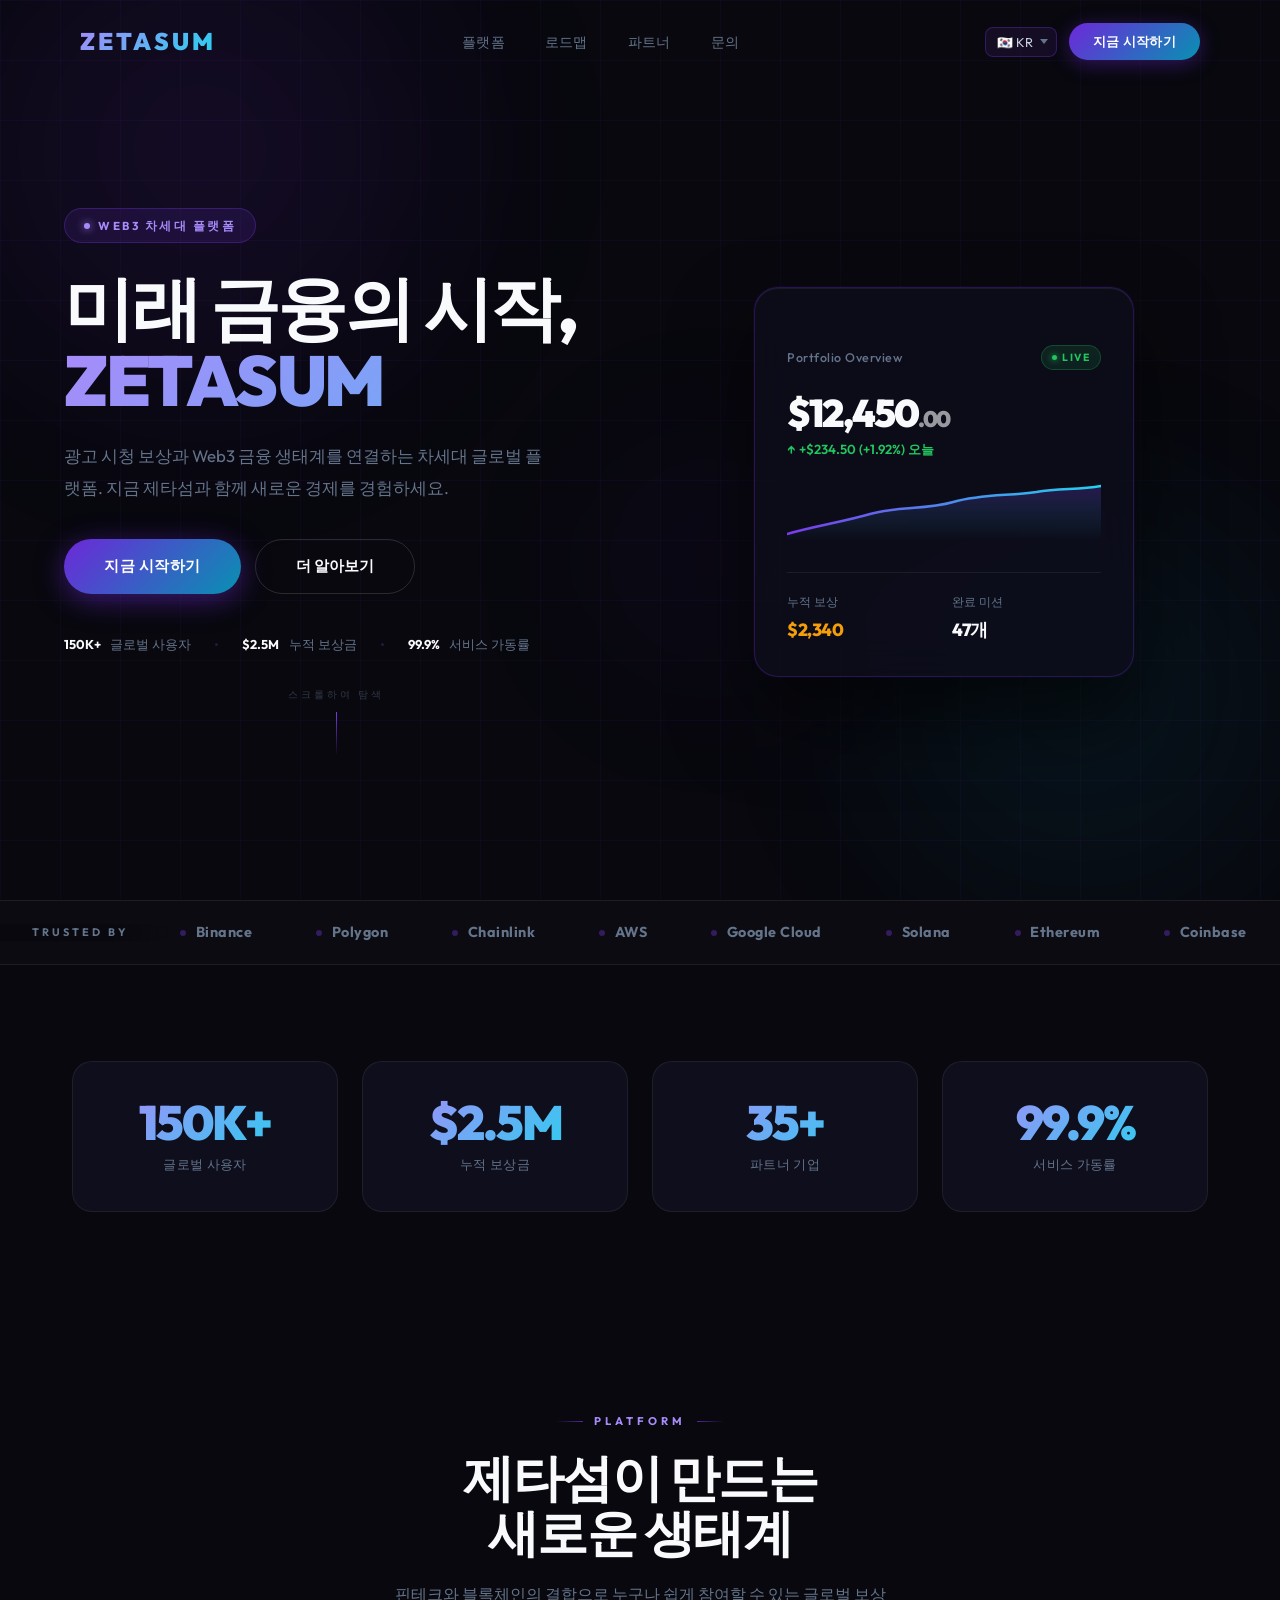
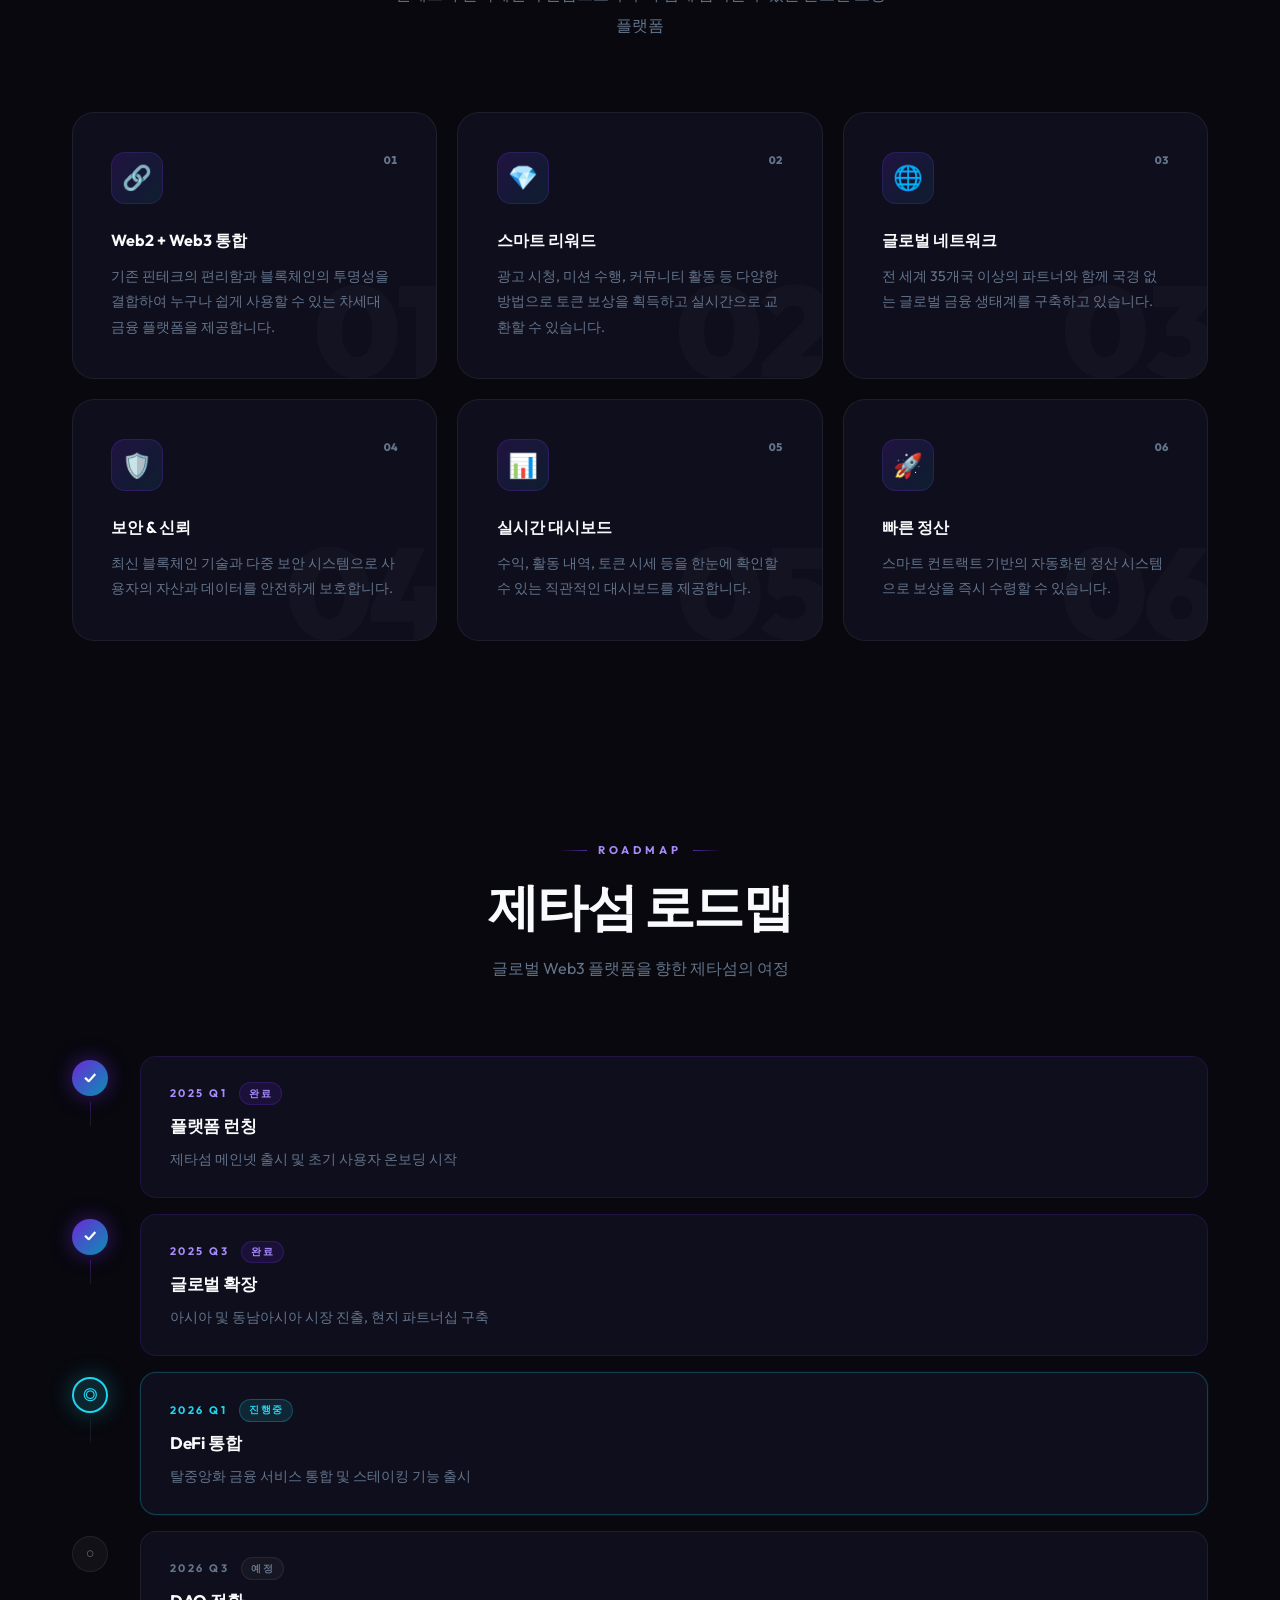
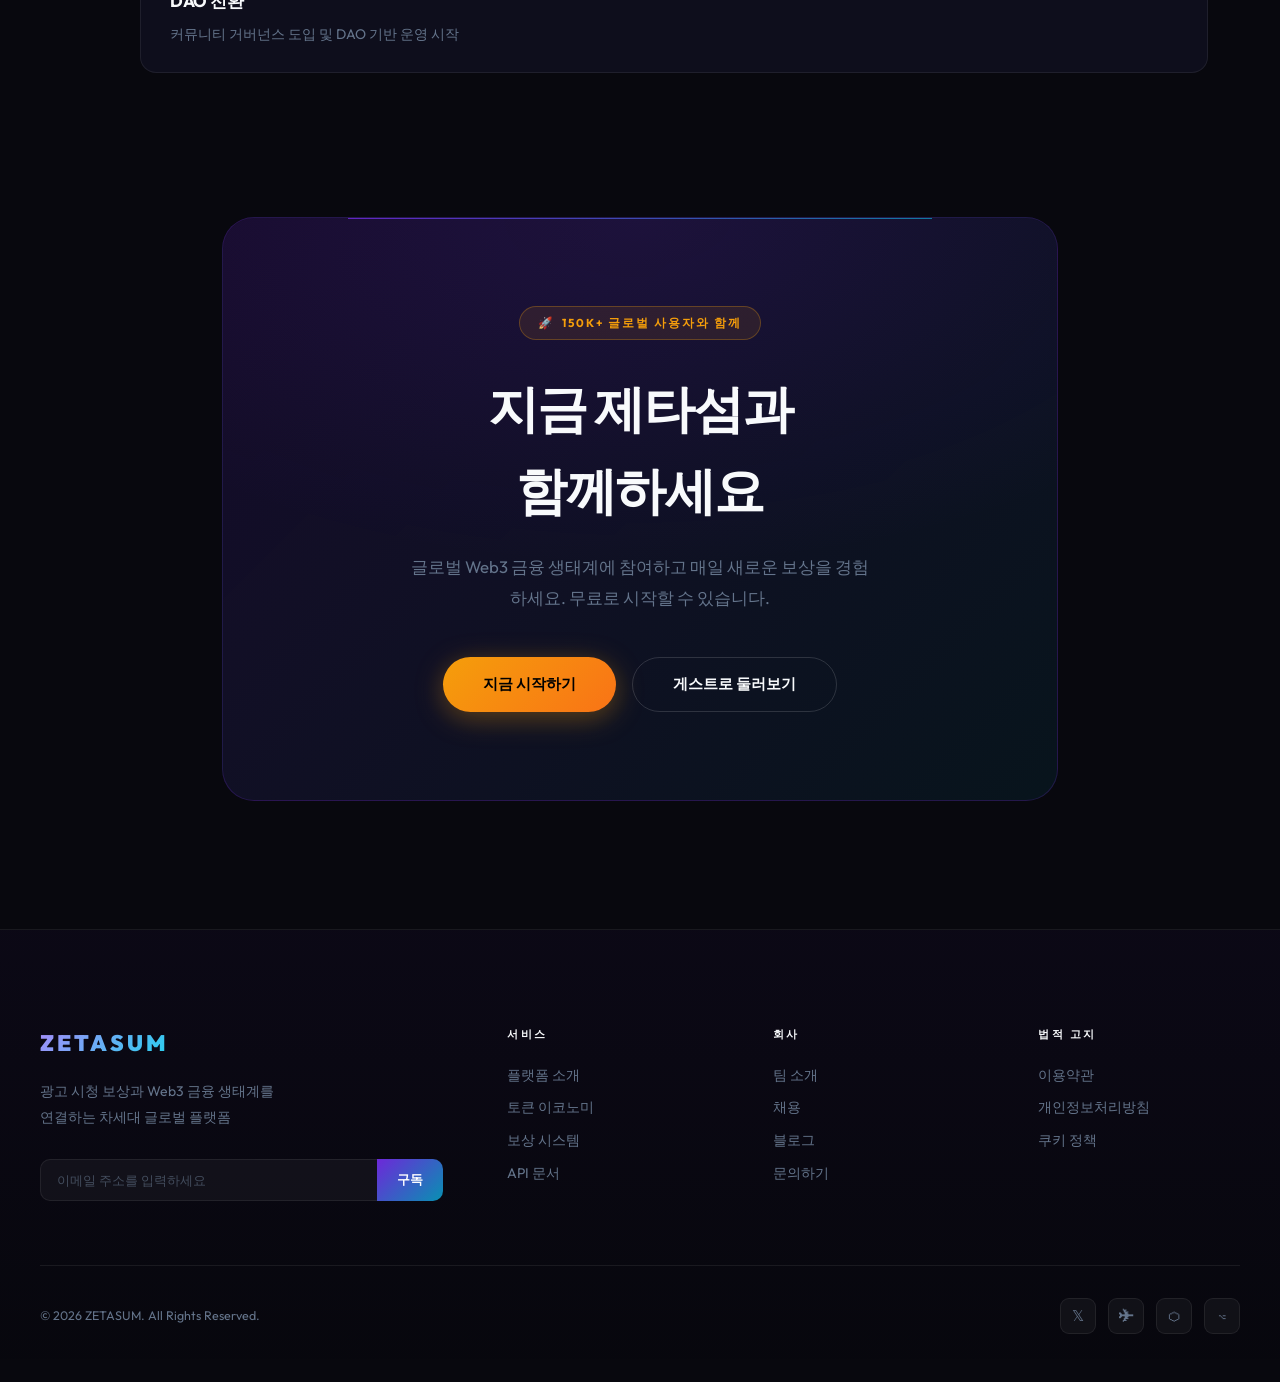
==== commit 3aa18148: "feat: 다국적 언어 선택기 추가 (KR/EN/ZH/JP) 네비게이션에 4개 언어 드롭다운 추가 및 전체 페이지 i18n 번역 적용. data-i18n 속성 기반으로 한국어·영어" ====
--- a/index.html
+++ b/index.html
@@ -118,6 +118,26 @@
   }
   .nav-cta:hover { transform: translateY(-2px); box-shadow: 0 8px 28px rgba(109,40,217,.6); }
 
+  /* ── LANG SELECT ── */
+  .lang-select {
+    background: rgba(124,58,237,.1);
+    border: 1px solid rgba(124,58,237,.3);
+    color: var(--text-dim);
+    padding: .38rem .7rem;
+    border-radius: 8px;
+    font-size: .8rem; font-family: var(--font);
+    cursor: pointer; outline: none;
+    transition: border-color .2s, background .2s;
+    appearance: none; -webkit-appearance: none;
+    padding-right: 1.4rem;
+    background-image: url("data:image/svg+xml,%3Csvg xmlns='http://www.w3.org/2000/svg' width='10' height='6'%3E%3Cpath d='M0 0l5 6 5-6z' fill='%2364748b'/%3E%3C/svg%3E");
+    background-repeat: no-repeat;
+    background-position: right .5rem center;
+    background-size: 8px;
+  }
+  .lang-select:hover { border-color: var(--violet); background-color: rgba(124,58,237,.18); }
+  .lang-select option { background: #12101f; color: var(--text); }
+
   /* ── HERO ── */
   .hero {
     min-height: 100vh;
@@ -698,13 +718,19 @@
 <nav id="navbar">
   <a href="#" class="nav-logo">ZETASUM</a>
   <ul class="nav-links">
-    <li><a href="#features">플랫폼</a></li>
-    <li><a href="#roadmap">로드맵</a></li>
-    <li><a href="#partners">파트너</a></li>
-    <li><a href="#cta">문의</a></li>
+    <li><a href="#features" data-i18n="nav-platform">플랫폼</a></li>
+    <li><a href="#roadmap" data-i18n="nav-roadmap">로드맵</a></li>
+    <li><a href="#partners" data-i18n="nav-partners">파트너</a></li>
+    <li><a href="#cta" data-i18n="nav-contact">문의</a></li>
   </ul>
   <div class="nav-actions">
-    <button class="nav-cta" onclick="openModal()">지금 시작하기</button>
+    <select class="lang-select" id="langSelect" onchange="applyLang(this.value)">
+      <option value="ko">🇰🇷 KR</option>
+      <option value="en">🇺🇸 EN</option>
+      <option value="zh">🇨🇳 ZH</option>
+      <option value="ja">🇯🇵 JP</option>
+    </select>
+    <button class="nav-cta" data-i18n="nav-cta" onclick="openModal()">지금 시작하기</button>
   </div>
 </nav>
 
@@ -713,28 +739,28 @@
   <div class="hero-content">
     <div class="hero-badge">
       <span class="badge-dot"></span>
-      Web3 차세대 플랫폼
-    </div>
-    <h1>
+      <span data-i18n="hero-badge">Web3 차세대 플랫폼</span>
+    </div>
+    <h1 data-i18n="hero-h1">
       미래 금융의 시작,
       <span class="gradient-word">ZETASUM</span>
     </h1>
-    <p class="hero-desc">
+    <p class="hero-desc" data-i18n="hero-desc">
       광고 시청 보상과 Web3 금융 생태계를 연결하는 차세대 글로벌 플랫폼. 지금 제타섬과 함께 새로운 경제를 경험하세요.
     </p>
     <div class="hero-btns">
-      <button class="btn-primary" onclick="openModal()">지금 시작하기</button>
-      <button class="btn-ghost" onclick="document.getElementById('features').scrollIntoView({behavior:'smooth'})">더 알아보기</button>
+      <button class="btn-primary" data-i18n="btn-start" onclick="openModal()">지금 시작하기</button>
+      <button class="btn-ghost" data-i18n="btn-learn" onclick="document.getElementById('features').scrollIntoView({behavior:'smooth'})">더 알아보기</button>
     </div>
     <div class="hero-proof">
-      <div class="proof-item"><strong>150K+</strong>&nbsp;글로벌 사용자</div>
+      <div class="proof-item" data-i18n="proof-1"><strong>150K+</strong>&nbsp;글로벌 사용자</div>
       <span class="proof-dot"></span>
-      <div class="proof-item"><strong>$2.5M</strong>&nbsp;누적 보상금</div>
+      <div class="proof-item" data-i18n="proof-2"><strong>$2.5M</strong>&nbsp;누적 보상금</div>
       <span class="proof-dot"></span>
-      <div class="proof-item"><strong>99.9%</strong>&nbsp;서비스 가동률</div>
+      <div class="proof-item" data-i18n="proof-3"><strong>99.9%</strong>&nbsp;서비스 가동률</div>
     </div>
     <div class="scroll-ind">
-      <span>스크롤하여 탐색</span>
+      <span data-i18n="scroll-hint">스크롤하여 탐색</span>
       <div class="s-line"></div>
     </div>
   </div>
@@ -754,23 +780,23 @@
         </defs>
       </svg>
       <div class="dash-top">
-        <span class="dash-label">Portfolio Overview</span>
+        <span class="dash-label" data-i18n="dash-label">Portfolio Overview</span>
         <span class="dash-live"><span class="live-dot"></span>LIVE</span>
       </div>
       <div class="dash-balance">$12,450<span style="font-size:1.4rem;opacity:.6">.00</span></div>
-      <div class="dash-change">↑ +$234.50 (+1.92%) 오늘</div>
+      <div class="dash-change" data-i18n="dash-change">↑ +$234.50 (+1.92%) 오늘</div>
       <svg class="sparkline" viewBox="0 0 340 56" preserveAspectRatio="none">
         <path class="spark-area" d="M0,50 C30,42 60,38 90,30 C120,22 150,26 180,18 C210,10 240,12 270,8 C295,4 315,6 340,2 L340,56 L0,56 Z"/>
         <path class="spark-path" d="M0,50 C30,42 60,38 90,30 C120,22 150,26 180,18 C210,10 240,12 270,8 C295,4 315,6 340,2"/>
       </svg>
       <div class="dash-stats">
         <div class="dash-stat-item">
-          <div class="dash-stat-label">누적 보상</div>
+          <div class="dash-stat-label" data-i18n="dash-reward-lbl">누적 보상</div>
           <div class="dash-stat-value gold">$2,340</div>
         </div>
         <div class="dash-stat-item">
-          <div class="dash-stat-label">완료 미션</div>
-          <div class="dash-stat-value">47개</div>
+          <div class="dash-stat-label" data-i18n="dash-mission-lbl">완료 미션</div>
+          <div class="dash-stat-value" data-i18n="dash-mission-val">47개</div>
         </div>
       </div>
     </div>
@@ -806,19 +832,19 @@
   <div class="stats-grid">
     <div class="stat-card">
       <div class="stat-num">150K+</div>
-      <div class="stat-lbl">글로벌 사용자</div>
+      <div class="stat-lbl" data-i18n="stat-lbl-1">글로벌 사용자</div>
     </div>
     <div class="stat-card">
       <div class="stat-num">$2.5M</div>
-      <div class="stat-lbl">누적 보상금</div>
+      <div class="stat-lbl" data-i18n="stat-lbl-2">누적 보상금</div>
     </div>
     <div class="stat-card">
       <div class="stat-num">35+</div>
-      <div class="stat-lbl">파트너 기업</div>
+      <div class="stat-lbl" data-i18n="stat-lbl-3">파트너 기업</div>
     </div>
     <div class="stat-card">
       <div class="stat-num">99.9%</div>
-      <div class="stat-lbl">서비스 가동률</div>
+      <div class="stat-lbl" data-i18n="stat-lbl-4">서비스 가동률</div>
     </div>
   </div>
 </div>
@@ -826,9 +852,9 @@
 <!-- FEATURES -->
 <div class="section-wrap" id="features">
   <div class="section-head reveal">
-    <div class="section-tag">PLATFORM</div>
-    <h2 class="section-title">제타섬이 만드는<br>새로운 생태계</h2>
-    <p class="section-desc">핀테크와 블록체인의 결합으로 누구나 쉽게 참여할 수 있는 글로벌 보상 플랫폼</p>
+    <div class="section-tag" data-i18n="section-tag-platform">PLATFORM</div>
+    <h2 class="section-title" data-i18n="section-title-platform">제타섬이 만드는<br>새로운 생태계</h2>
+    <p class="section-desc" data-i18n="section-desc-platform">핀테크와 블록체인의 결합으로 누구나 쉽게 참여할 수 있는 글로벌 보상 플랫폼</p>
   </div>
   <div class="features-grid">
     <div class="feature-card">
@@ -837,8 +863,8 @@
         <div class="feat-icon-wrap">🔗</div>
         <span class="feat-num-badge">01</span>
       </div>
-      <h3>Web2 + Web3 통합</h3>
-      <p>기존 핀테크의 편리함과 블록체인의 투명성을 결합하여 누구나 쉽게 사용할 수 있는 차세대 금융 플랫폼을 제공합니다.</p>
+      <h3 data-i18n="feat-01-title">Web2 + Web3 통합</h3>
+      <p data-i18n="feat-01-desc">기존 핀테크의 편리함과 블록체인의 투명성을 결합하여 누구나 쉽게 사용할 수 있는 차세대 금융 플랫폼을 제공합니다.</p>
     </div>
     <div class="feature-card">
       <span class="feat-bg-num">02</span>
@@ -846,8 +872,8 @@
         <div class="feat-icon-wrap">💎</div>
         <span class="feat-num-badge">02</span>
       </div>
-      <h3>스마트 리워드</h3>
-      <p>광고 시청, 미션 수행, 커뮤니티 활동 등 다양한 방법으로 토큰 보상을 획득하고 실시간으로 교환할 수 있습니다.</p>
+      <h3 data-i18n="feat-02-title">스마트 리워드</h3>
+      <p data-i18n="feat-02-desc">광고 시청, 미션 수행, 커뮤니티 활동 등 다양한 방법으로 토큰 보상을 획득하고 실시간으로 교환할 수 있습니다.</p>
     </div>
     <div class="feature-card">
       <span class="feat-bg-num">03</span>
@@ -855,8 +881,8 @@
         <div class="feat-icon-wrap">🌐</div>
         <span class="feat-num-badge">03</span>
       </div>
-      <h3>글로벌 네트워크</h3>
-      <p>전 세계 35개국 이상의 파트너와 함께 국경 없는 글로벌 금융 생태계를 구축하고 있습니다.</p>
+      <h3 data-i18n="feat-03-title">글로벌 네트워크</h3>
+      <p data-i18n="feat-03-desc">전 세계 35개국 이상의 파트너와 함께 국경 없는 글로벌 금융 생태계를 구축하고 있습니다.</p>
     </div>
     <div class="feature-card">
       <span class="feat-bg-num">04</span>
@@ -864,8 +890,8 @@
         <div class="feat-icon-wrap">🛡️</div>
         <span class="feat-num-badge">04</span>
       </div>
-      <h3>보안 &amp; 신뢰</h3>
-      <p>최신 블록체인 기술과 다중 보안 시스템으로 사용자의 자산과 데이터를 안전하게 보호합니다.</p>
+      <h3 data-i18n="feat-04-title">보안 &amp; 신뢰</h3>
+      <p data-i18n="feat-04-desc">최신 블록체인 기술과 다중 보안 시스템으로 사용자의 자산과 데이터를 안전하게 보호합니다.</p>
     </div>
     <div class="feature-card">
       <span class="feat-bg-num">05</span>
@@ -873,8 +899,8 @@
         <div class="feat-icon-wrap">📊</div>
         <span class="feat-num-badge">05</span>
       </div>
-      <h3>실시간 대시보드</h3>
-      <p>수익, 활동 내역, 토큰 시세 등을 한눈에 확인할 수 있는 직관적인 대시보드를 제공합니다.</p>
+      <h3 data-i18n="feat-05-title">실시간 대시보드</h3>
+      <p data-i18n="feat-05-desc">수익, 활동 내역, 토큰 시세 등을 한눈에 확인할 수 있는 직관적인 대시보드를 제공합니다.</p>
     </div>
     <div class="feature-card">
       <span class="feat-bg-num">06</span>
@@ -882,8 +908,8 @@
         <div class="feat-icon-wrap">🚀</div>
         <span class="feat-num-badge">06</span>
       </div>
-      <h3>빠른 정산</h3>
-      <p>스마트 컨트랙트 기반의 자동화된 정산 시스템으로 보상을 즉시 수령할 수 있습니다.</p>
+      <h3 data-i18n="feat-06-title">빠른 정산</h3>
+      <p data-i18n="feat-06-desc">스마트 컨트랙트 기반의 자동화된 정산 시스템으로 보상을 즉시 수령할 수 있습니다.</p>
     </div>
   </div>
 </div>
@@ -892,8 +918,8 @@
 <div class="section-wrap" id="roadmap">
   <div class="section-head reveal">
     <div class="section-tag">ROADMAP</div>
-    <h2 class="section-title">제타섬 로드맵</h2>
-    <p class="section-desc">글로벌 Web3 플랫폼을 향한 제타섬의 여정</p>
+    <h2 class="section-title" data-i18n="section-title-roadmap">제타섬 로드맵</h2>
+    <p class="section-desc" data-i18n="section-desc-roadmap">글로벌 Web3 플랫폼을 향한 제타섬의 여정</p>
   </div>
   <div class="roadmap-list">
     <div class="rm-item done">
@@ -903,11 +929,11 @@
       </div>
       <div class="rm-body">
         <div class="rm-phase-row">
-          <span class="rm-phase">2025 Q1</span>
-          <span class="rm-status">완료</span>
+          <span class="rm-phase" data-i18n="rm-01-phase">2025 Q1</span>
+          <span class="rm-status" data-i18n="rm-01-status">완료</span>
         </div>
-        <div class="rm-title">플랫폼 런칭</div>
-        <p class="rm-desc">제타섬 메인넷 출시 및 초기 사용자 온보딩 시작</p>
+        <div class="rm-title" data-i18n="rm-01-title">플랫폼 런칭</div>
+        <p class="rm-desc" data-i18n="rm-01-desc">제타섬 메인넷 출시 및 초기 사용자 온보딩 시작</p>
       </div>
     </div>
     <div class="rm-item done">
@@ -917,11 +943,11 @@
       </div>
       <div class="rm-body">
         <div class="rm-phase-row">
-          <span class="rm-phase">2025 Q3</span>
-          <span class="rm-status">완료</span>
+          <span class="rm-phase" data-i18n="rm-02-phase">2025 Q3</span>
+          <span class="rm-status" data-i18n="rm-02-status">완료</span>
         </div>
-        <div class="rm-title">글로벌 확장</div>
-        <p class="rm-desc">아시아 및 동남아시아 시장 진출, 현지 파트너십 구축</p>
+        <div class="rm-title" data-i18n="rm-02-title">글로벌 확장</div>
+        <p class="rm-desc" data-i18n="rm-02-desc">아시아 및 동남아시아 시장 진출, 현지 파트너십 구축</p>
       </div>
     </div>
     <div class="rm-item active">
@@ -931,11 +957,11 @@
       </div>
       <div class="rm-body">
         <div class="rm-phase-row">
-          <span class="rm-phase">2026 Q1</span>
-          <span class="rm-status">진행중</span>
+          <span class="rm-phase" data-i18n="rm-03-phase">2026 Q1</span>
+          <span class="rm-status" data-i18n="rm-03-status">진행중</span>
         </div>
-        <div class="rm-title">DeFi 통합</div>
-        <p class="rm-desc">탈중앙화 금융 서비스 통합 및 스테이킹 기능 출시</p>
+        <div class="rm-title" data-i18n="rm-03-title">DeFi 통합</div>
+        <p class="rm-desc" data-i18n="rm-03-desc">탈중앙화 금융 서비스 통합 및 스테이킹 기능 출시</p>
       </div>
     </div>
     <div class="rm-item upcoming">
@@ -944,11 +970,11 @@
       </div>
       <div class="rm-body">
         <div class="rm-phase-row">
-          <span class="rm-phase">2026 Q3</span>
-          <span class="rm-status">예정</span>
+          <span class="rm-phase" data-i18n="rm-04-phase">2026 Q3</span>
+          <span class="rm-status" data-i18n="rm-04-status">예정</span>
         </div>
-        <div class="rm-title">DAO 전환</div>
-        <p class="rm-desc">커뮤니티 거버넌스 도입 및 DAO 기반 운영 시작</p>
+        <div class="rm-title" data-i18n="rm-04-title">DAO 전환</div>
+        <p class="rm-desc" data-i18n="rm-04-desc">커뮤니티 거버넌스 도입 및 DAO 기반 운영 시작</p>
       </div>
     </div>
   </div>
@@ -957,12 +983,12 @@
 <!-- CTA -->
 <div class="cta-wrap" id="cta">
   <div class="cta-card reveal">
-    <div class="cta-badge">🚀 &nbsp;150K+ 글로벌 사용자와 함께</div>
-    <h2 class="cta-title">지금 제타섬과<br>함께하세요</h2>
-    <p class="cta-desc">글로벌 Web3 금융 생태계에 참여하고 매일 새로운 보상을 경험하세요. 무료로 시작할 수 있습니다.</p>
+    <div class="cta-badge" data-i18n="cta-badge">🚀 &nbsp;150K+ 글로벌 사용자와 함께</div>
+    <h2 class="cta-title" data-i18n="cta-title">지금 제타섬과<br>함께하세요</h2>
+    <p class="cta-desc" data-i18n="cta-desc">글로벌 Web3 금융 생태계에 참여하고 매일 새로운 보상을 경험하세요. 무료로 시작할 수 있습니다.</p>
     <div class="cta-btns">
-      <button class="btn-gold" onclick="openModal()">지금 시작하기</button>
-      <button class="btn-ghost" onclick="openModal()">게스트로 둘러보기</button>
+      <button class="btn-gold" data-i18n="btn-cta-start" onclick="openModal()">지금 시작하기</button>
+      <button class="btn-ghost" data-i18n="btn-cta-guest" onclick="openModal()">게스트로 둘러보기</button>
     </div>
   </div>
 </div>
@@ -973,31 +999,31 @@
     <div class="footer-grid">
       <div>
         <span class="footer-logo">ZETASUM</span>
-        <p class="footer-brand-desc">광고 시청 보상과 Web3 금융 생태계를 연결하는 차세대 글로벌 플랫폼</p>
+        <p class="footer-brand-desc" data-i18n="footer-brand-desc">광고 시청 보상과 Web3 금융 생태계를 연결하는 차세대 글로벌 플랫폼</p>
         <div class="newsletter">
-          <input type="email" placeholder="이메일 주소를 입력하세요" id="newsletterEmail">
-          <button onclick="subscribeNewsletter()">구독</button>
+          <input type="email" data-i18n-ph="newsletter-ph" placeholder="이메일 주소를 입력하세요" id="newsletterEmail">
+          <button data-i18n="newsletter-btn" onclick="subscribeNewsletter()">구독</button>
         </div>
       </div>
       <div class="footer-col">
-        <h4>서비스</h4>
-        <a href="#">플랫폼 소개</a>
-        <a href="#">토큰 이코노미</a>
-        <a href="#">보상 시스템</a>
-        <a href="#">API 문서</a>
+        <h4 data-i18n="footer-col1-title">서비스</h4>
+        <a href="#" data-i18n="footer-col1-l1">플랫폼 소개</a>
+        <a href="#" data-i18n="footer-col1-l2">토큰 이코노미</a>
+        <a href="#" data-i18n="footer-col1-l3">보상 시스템</a>
+        <a href="#" data-i18n="footer-col1-l4">API 문서</a>
       </div>
       <div class="footer-col">
-        <h4>회사</h4>
-        <a href="#">팀 소개</a>
-        <a href="#">채용</a>
-        <a href="#">블로그</a>
-        <a href="#">문의하기</a>
+        <h4 data-i18n="footer-col2-title">회사</h4>
+        <a href="#" data-i18n="footer-col2-l1">팀 소개</a>
+        <a href="#" data-i18n="footer-col2-l2">채용</a>
+        <a href="#" data-i18n="footer-col2-l3">블로그</a>
+        <a href="#" data-i18n="footer-col2-l4">문의하기</a>
       </div>
       <div class="footer-col">
-        <h4>법적 고지</h4>
-        <a href="#">이용약관</a>
-        <a href="#">개인정보처리방침</a>
-        <a href="#">쿠키 정책</a>
+        <h4 data-i18n="footer-col3-title">법적 고지</h4>
+        <a href="#" data-i18n="footer-col3-l1">이용약관</a>
+        <a href="#" data-i18n="footer-col3-l2">개인정보처리방침</a>
+        <a href="#" data-i18n="footer-col3-l3">쿠키 정책</a>
       </div>
     </div>
     <div class="footer-bottom">
@@ -1016,26 +1042,202 @@
 <div class="modal-overlay" id="modal" onclick="handleOverlayClick(event)">
   <div class="modal-box">
     <button class="modal-close" onclick="closeModal()">×</button>
-    <h2 class="modal-title">회원가입</h2>
+    <h2 class="modal-title" data-i18n="modal-title">회원가입</h2>
     <div class="form-group">
-      <input type="text" id="fname" placeholder="이름">
+      <input type="text" id="fname" data-i18n-ph="modal-fname" placeholder="이름">
     </div>
     <div class="form-group">
-      <input type="email" id="femail" placeholder="이메일 주소">
+      <input type="email" id="femail" data-i18n-ph="modal-email" placeholder="이메일 주소">
     </div>
     <div class="form-group">
-      <input type="password" id="fpwd" placeholder="비밀번호">
+      <input type="password" id="fpwd" data-i18n-ph="modal-pwd" placeholder="비밀번호">
     </div>
     <div class="form-group">
-      <input type="password" id="fpwd2" placeholder="비밀번호 확인">
-    </div>
-    <p class="pwd-guide">비밀번호는 7~16자리 영문, 숫자, 특수문자를 포함해야 합니다.</p>
-    <button class="btn-full primary" onclick="handleSignup()">이메일로 가입하기</button>
-    <button class="btn-full secondary" onclick="handleGuest()">게스트로 둘러보기</button>
+      <input type="password" id="fpwd2" data-i18n-ph="modal-pwd2" placeholder="비밀번호 확인">
+    </div>
+    <p class="pwd-guide" data-i18n="pwd-guide">비밀번호는 7~16자리 영문, 숫자, 특수문자를 포함해야 합니다.</p>
+    <button class="btn-full primary" data-i18n="modal-signup-btn" onclick="handleSignup()">이메일로 가입하기</button>
+    <button class="btn-full secondary" data-i18n="modal-guest-btn" onclick="handleGuest()">게스트로 둘러보기</button>
   </div>
 </div>
 
 <script>
+  /* ── TRANSLATIONS ── */
+  const T = {
+    ko: {
+      'nav-platform':'플랫폼','nav-roadmap':'로드맵','nav-partners':'파트너','nav-contact':'문의','nav-cta':'지금 시작하기',
+      'hero-badge':'Web3 차세대 플랫폼',
+      'hero-h1':'미래 금융의 시작,\n      <span class="gradient-word">ZETASUM</span>',
+      'hero-desc':'광고 시청 보상과 Web3 금융 생태계를 연결하는 차세대 글로벌 플랫폼. 지금 제타섬과 함께 새로운 경제를 경험하세요.',
+      'btn-start':'지금 시작하기','btn-learn':'더 알아보기',
+      'proof-1':'<strong>150K+</strong>&nbsp;글로벌 사용자','proof-2':'<strong>$2.5M</strong>&nbsp;누적 보상금','proof-3':'<strong>99.9%</strong>&nbsp;서비스 가동률',
+      'scroll-hint':'스크롤하여 탐색',
+      'dash-label':'Portfolio Overview','dash-change':'↑ +$234.50 (+1.92%) 오늘','dash-reward-lbl':'누적 보상','dash-mission-lbl':'완료 미션','dash-mission-val':'47개',
+      'stat-lbl-1':'글로벌 사용자','stat-lbl-2':'누적 보상금','stat-lbl-3':'파트너 기업','stat-lbl-4':'서비스 가동률',
+      'section-tag-platform':'PLATFORM',
+      'section-title-platform':'제타섬이 만드는<br>새로운 생태계',
+      'section-desc-platform':'핀테크와 블록체인의 결합으로 누구나 쉽게 참여할 수 있는 글로벌 보상 플랫폼',
+      'feat-01-title':'Web2 + Web3 통합','feat-01-desc':'기존 핀테크의 편리함과 블록체인의 투명성을 결합하여 누구나 쉽게 사용할 수 있는 차세대 금융 플랫폼을 제공합니다.',
+      'feat-02-title':'스마트 리워드','feat-02-desc':'광고 시청, 미션 수행, 커뮤니티 활동 등 다양한 방법으로 토큰 보상을 획득하고 실시간으로 교환할 수 있습니다.',
+      'feat-03-title':'글로벌 네트워크','feat-03-desc':'전 세계 35개국 이상의 파트너와 함께 국경 없는 글로벌 금융 생태계를 구축하고 있습니다.',
+      'feat-04-title':'보안 &amp; 신뢰','feat-04-desc':'최신 블록체인 기술과 다중 보안 시스템으로 사용자의 자산과 데이터를 안전하게 보호합니다.',
+      'feat-05-title':'실시간 대시보드','feat-05-desc':'수익, 활동 내역, 토큰 시세 등을 한눈에 확인할 수 있는 직관적인 대시보드를 제공합니다.',
+      'feat-06-title':'빠른 정산','feat-06-desc':'스마트 컨트랙트 기반의 자동화된 정산 시스템으로 보상을 즉시 수령할 수 있습니다.',
+      'section-title-roadmap':'제타섬 로드맵','section-desc-roadmap':'글로벌 Web3 플랫폼을 향한 제타섬의 여정',
+      'rm-01-phase':'2025 Q1','rm-01-status':'완료','rm-01-title':'플랫폼 런칭','rm-01-desc':'제타섬 메인넷 출시 및 초기 사용자 온보딩 시작',
+      'rm-02-phase':'2025 Q3','rm-02-status':'완료','rm-02-title':'글로벌 확장','rm-02-desc':'아시아 및 동남아시아 시장 진출, 현지 파트너십 구축',
+      'rm-03-phase':'2026 Q1','rm-03-status':'진행중','rm-03-title':'DeFi 통합','rm-03-desc':'탈중앙화 금융 서비스 통합 및 스테이킹 기능 출시',
+      'rm-04-phase':'2026 Q3','rm-04-status':'예정','rm-04-title':'DAO 전환','rm-04-desc':'커뮤니티 거버넌스 도입 및 DAO 기반 운영 시작',
+      'cta-badge':'🚀 &nbsp;150K+ 글로벌 사용자와 함께',
+      'cta-title':'지금 제타섬과<br>함께하세요','cta-desc':'글로벌 Web3 금융 생태계에 참여하고 매일 새로운 보상을 경험하세요. 무료로 시작할 수 있습니다.',
+      'btn-cta-start':'지금 시작하기','btn-cta-guest':'게스트로 둘러보기',
+      'footer-brand-desc':'광고 시청 보상과 Web3 금융 생태계를 연결하는 차세대 글로벌 플랫폼',
+      'newsletter-ph':'이메일 주소를 입력하세요','newsletter-btn':'구독',
+      'footer-col1-title':'서비스','footer-col1-l1':'플랫폼 소개','footer-col1-l2':'토큰 이코노미','footer-col1-l3':'보상 시스템','footer-col1-l4':'API 문서',
+      'footer-col2-title':'회사','footer-col2-l1':'팀 소개','footer-col2-l2':'채용','footer-col2-l3':'블로그','footer-col2-l4':'문의하기',
+      'footer-col3-title':'법적 고지','footer-col3-l1':'이용약관','footer-col3-l2':'개인정보처리방침','footer-col3-l3':'쿠키 정책',
+      'modal-title':'회원가입','modal-fname':'이름','modal-email':'이메일 주소','modal-pwd':'비밀번호','modal-pwd2':'비밀번호 확인',
+      'pwd-guide':'비밀번호는 7~16자리 영문, 숫자, 특수문자를 포함해야 합니다.',
+      'modal-signup-btn':'이메일로 가입하기','modal-guest-btn':'게스트로 둘러보기',
+      'a-fill':'모든 정보를 입력해주세요.','a-mismatch':'비밀번호가 서로 일치하지 않습니다.','a-invalid':'비밀번호 형식이 올바르지 않습니다.',
+      'a-done':'회원가입이 완료되었습니다!','a-guest':'게스트 모드로 입장합니다.',
+      'a-subscribe':'구독이 완료되었습니다!','a-email-empty':'이메일 주소를 입력해주세요.',
+    },
+    en: {
+      'nav-platform':'Platform','nav-roadmap':'Roadmap','nav-partners':'Partners','nav-contact':'Contact','nav-cta':'Get Started',
+      'hero-badge':'Next-Gen Web3 Platform',
+      'hero-h1':'The Future of Finance,\n      <span class="gradient-word">ZETASUM</span>',
+      'hero-desc':'A next-generation global platform connecting ad-viewing rewards with the Web3 financial ecosystem. Experience the new economy with ZETASUM.',
+      'btn-start':'Get Started','btn-learn':'Learn More',
+      'proof-1':'<strong>150K+</strong>&nbsp;Global Users','proof-2':'<strong>$2.5M</strong>&nbsp;Total Rewards','proof-3':'<strong>99.9%</strong>&nbsp;Uptime',
+      'scroll-hint':'Scroll to Explore',
+      'dash-label':'Portfolio Overview','dash-change':'↑ +$234.50 (+1.92%) Today','dash-reward-lbl':'Total Rewards','dash-mission-lbl':'Missions Done','dash-mission-val':'47',
+      'stat-lbl-1':'Global Users','stat-lbl-2':'Total Rewards','stat-lbl-3':'Partner Companies','stat-lbl-4':'Service Uptime',
+      'section-tag-platform':'PLATFORM',
+      'section-title-platform':'A New Ecosystem<br>Built by ZETASUM',
+      'section-desc-platform':'A global rewards platform combining fintech and blockchain, open to everyone',
+      'feat-01-title':'Web2 + Web3 Integration','feat-01-desc':'Combining the convenience of existing fintech with blockchain transparency to offer a next-gen financial platform accessible to anyone.',
+      'feat-02-title':'Smart Rewards','feat-02-desc':'Earn token rewards through ad viewing, mission completion, and community activities — and exchange them in real time.',
+      'feat-03-title':'Global Network','feat-03-desc':'Building a borderless global financial ecosystem with partners in over 35 countries worldwide.',
+      'feat-04-title':'Security &amp; Trust','feat-04-desc':'Protecting user assets and data with cutting-edge blockchain technology and multi-layered security systems.',
+      'feat-05-title':'Real-time Dashboard','feat-05-desc':'An intuitive dashboard to monitor earnings, activity history, and token prices at a glance.',
+      'feat-06-title':'Instant Settlement','feat-06-desc':'Smart contract-based automated settlement for immediate reward payouts.',
+      'section-title-roadmap':'ZETASUM Roadmap','section-desc-roadmap':"ZETASUM's journey toward a global Web3 platform",
+      'rm-01-phase':'2025 Q1','rm-01-status':'Done','rm-01-title':'Platform Launch','rm-01-desc':'ZETASUM mainnet launch and initial user onboarding',
+      'rm-02-phase':'2025 Q3','rm-02-status':'Done','rm-02-title':'Global Expansion','rm-02-desc':'Entry into Asia and Southeast Asian markets, establishing local partnerships',
+      'rm-03-phase':'2026 Q1','rm-03-status':'In Progress','rm-03-title':'DeFi Integration','rm-03-desc':'Integration of decentralized financial services and launch of staking features',
+      'rm-04-phase':'2026 Q3','rm-04-status':'Upcoming','rm-04-title':'DAO Transition','rm-04-desc':'Introduction of community governance and DAO-based operations',
+      'cta-badge':'🚀 &nbsp;Join 150K+ Global Users',
+      'cta-title':'Join ZETASUM<br>Today','cta-desc':'Participate in the global Web3 financial ecosystem and experience new rewards every day. Start for free.',
+      'btn-cta-start':'Get Started','btn-cta-guest':'Browse as Guest',
+      'footer-brand-desc':'A next-generation global platform connecting ad-viewing rewards with the Web3 financial ecosystem',
+      'newsletter-ph':'Enter your email address','newsletter-btn':'Subscribe',
+      'footer-col1-title':'Services','footer-col1-l1':'Platform Overview','footer-col1-l2':'Token Economy','footer-col1-l3':'Reward System','footer-col1-l4':'API Docs',
+      'footer-col2-title':'Company','footer-col2-l1':'Our Team','footer-col2-l2':'Careers','footer-col2-l3':'Blog','footer-col2-l4':'Contact Us',
+      'footer-col3-title':'Legal','footer-col3-l1':'Terms of Service','footer-col3-l2':'Privacy Policy','footer-col3-l3':'Cookie Policy',
+      'modal-title':'Sign Up','modal-fname':'Full Name','modal-email':'Email Address','modal-pwd':'Password','modal-pwd2':'Confirm Password',
+      'pwd-guide':'Password must be 7–16 characters including letters, numbers, and special characters.',
+      'modal-signup-btn':'Sign Up with Email','modal-guest-btn':'Browse as Guest',
+      'a-fill':'Please fill in all fields.','a-mismatch':'Passwords do not match.','a-invalid':'Invalid password format.',
+      'a-done':'Registration complete!','a-guest':'Entering as guest.',
+      'a-subscribe':'Subscription complete!','a-email-empty':'Please enter your email address.',
+    },
+    zh: {
+      'nav-platform':'平台','nav-roadmap':'路线图','nav-partners':'合作伙伴','nav-contact':'联系我们','nav-cta':'立即开始',
+      'hero-badge':'Web3 次世代平台',
+      'hero-h1':'未来金融的起点，<br><span class="gradient-word">ZETASUM</span>',
+      'hero-desc':'连接广告观看奖励与Web3金融生态系统的次世代全球平台。立即与ZETASUM一起体验新经济。',
+      'btn-start':'立即开始','btn-learn':'了解更多',
+      'proof-1':'<strong>150K+</strong>&nbsp;全球用户','proof-2':'<strong>$2.5M</strong>&nbsp;累计奖励','proof-3':'<strong>99.9%</strong>&nbsp;服务运行率',
+      'scroll-hint':'滚动探索',
+      'dash-label':'Portfolio Overview','dash-change':'↑ +$234.50 (+1.92%) 今日','dash-reward-lbl':'累计奖励','dash-mission-lbl':'完成任务','dash-mission-val':'47个',
+      'stat-lbl-1':'全球用户','stat-lbl-2':'累计奖励','stat-lbl-3':'合作企业','stat-lbl-4':'服务运行率',
+      'section-tag-platform':'PLATFORM',
+      'section-title-platform':'ZETASUM构建的<br>全新生态系统',
+      'section-desc-platform':'融合金融科技与区块链的全球奖励平台，人人皆可参与',
+      'feat-01-title':'Web2 + Web3 融合','feat-01-desc':'结合传统金融科技的便利性与区块链的透明度，提供人人皆可使用的次世代金融平台。',
+      'feat-02-title':'智能奖励','feat-02-desc':'通过观看广告、完成任务、社区活动等多种方式获取代币奖励，并可实时兑换。',
+      'feat-03-title':'全球网络','feat-03-desc':'与全球35个以上国家的合作伙伴共同构建无国界的全球金融生态系统。',
+      'feat-04-title':'安全与信任','feat-04-desc':'采用最新区块链技术和多重安全系统，安全保护用户资产和数据。',
+      'feat-05-title':'实时仪表板','feat-05-desc':'提供直观的仪表板，可一目了然地查看收益、活动记录和代币行情。',
+      'feat-06-title':'快速结算','feat-06-desc':'基于智能合约的自动化结算系统，即时领取奖励。',
+      'section-title-roadmap':'ZETASUM 路线图','section-desc-roadmap':'ZETASUM迈向全球Web3平台的旅程',
+      'rm-01-phase':'2025 Q1','rm-01-status':'已完成','rm-01-title':'平台上线','rm-01-desc':'ZETASUM主网上线及初始用户引导开始',
+      'rm-02-phase':'2025 Q3','rm-02-status':'已完成','rm-02-title':'全球扩展','rm-02-desc':'进军亚洲及东南亚市场，建立本地合作关系',
+      'rm-03-phase':'2026 Q1','rm-03-status':'进行中','rm-03-title':'DeFi 整合','rm-03-desc':'整合去中心化金融服务，推出质押功能',
+      'rm-04-phase':'2026 Q3','rm-04-status':'即将到来','rm-04-title':'DAO 转型','rm-04-desc':'引入社区治理，开始DAO模式运营',
+      'cta-badge':'🚀 &nbsp;与150K+全球用户共同前行',
+      'cta-title':'立即加入<br>ZETASUM','cta-desc':'参与全球Web3金融生态系统，每天体验新奖励。免费开始。',
+      'btn-cta-start':'立即开始','btn-cta-guest':'以访客身份浏览',
+      'footer-brand-desc':'连接广告观看奖励与Web3金融生态系统的次世代全球平台',
+      'newsletter-ph':'请输入您的电子邮件地址','newsletter-btn':'订阅',
+      'footer-col1-title':'服务','footer-col1-l1':'平台介绍','footer-col1-l2':'代币经济','footer-col1-l3':'奖励系统','footer-col1-l4':'API 文档',
+      'footer-col2-title':'公司','footer-col2-l1':'团队介绍','footer-col2-l2':'招聘','footer-col2-l3':'博客','footer-col2-l4':'联系我们',
+      'footer-col3-title':'法律声明','footer-col3-l1':'服务条款','footer-col3-l2':'隐私政策','footer-col3-l3':'Cookie政策',
+      'modal-title':'注册','modal-fname':'姓名','modal-email':'电子邮件地址','modal-pwd':'密码','modal-pwd2':'确认密码',
+      'pwd-guide':'密码须为7~16位，包含英文字母、数字和特殊字符。',
+      'modal-signup-btn':'通过邮件注册','modal-guest-btn':'以访客身份浏览',
+      'a-fill':'请填写所有信息。','a-mismatch':'两次密码不一致。','a-invalid':'密码格式不正确。',
+      'a-done':'注册完成！','a-guest':'以访客模式进入。',
+      'a-subscribe':'订阅成功！','a-email-empty':'请输入您的电子邮件地址。',
+    },
+    ja: {
+      'nav-platform':'プラットフォーム','nav-roadmap':'ロードマップ','nav-partners':'パートナー','nav-contact':'お問い合わせ','nav-cta':'今すぐ始める',
+      'hero-badge':'Web3 次世代プラットフォーム',
+      'hero-h1':'未来の金融の出発点，<br><span class="gradient-word">ZETASUM</span>',
+      'hero-desc':'広告視聴報酬とWeb3金融エコシステムをつなぐ次世代グローバルプラットフォーム。今すぐZETASUMで新しい経済を体験してください。',
+      'btn-start':'今すぐ始める','btn-learn':'もっと見る',
+      'proof-1':'<strong>150K+</strong>&nbsp;グローバルユーザー','proof-2':'<strong>$2.5M</strong>&nbsp;累計報酬額','proof-3':'<strong>99.9%</strong>&nbsp;稼働率',
+      'scroll-hint':'スクロールして探索',
+      'dash-label':'Portfolio Overview','dash-change':'↑ +$234.50 (+1.92%) 今日','dash-reward-lbl':'累計報酬','dash-mission-lbl':'完了ミッション','dash-mission-val':'47件',
+      'stat-lbl-1':'グローバルユーザー','stat-lbl-2':'累計報酬額','stat-lbl-3':'パートナー企業','stat-lbl-4':'稼働率',
+      'section-tag-platform':'PLATFORM',
+      'section-title-platform':'ZETASUMが創る<br>新しいエコシステム',
+      'section-desc-platform':'フィンテックとブロックチェーンの融合で誰でも参加できるグローバル報酬プラットフォーム',
+      'feat-01-title':'Web2 + Web3 統合','feat-01-desc':'既存フィンテックの利便性とブロックチェーンの透明性を組み合わせ、誰でも使いやすい次世代金融プラットフォームを提供します。',
+      'feat-02-title':'スマートリワード','feat-02-desc':'広告視聴・ミッション達成・コミュニティ活動などでトークン報酬を獲得し、リアルタイムで交換できます。',
+      'feat-03-title':'グローバルネットワーク','feat-03-desc':'世界35カ国以上のパートナーと共に国境のないグローバル金融エコシステムを構築しています。',
+      'feat-04-title':'セキュリティ &amp; 信頼','feat-04-desc':'最新のブロックチェーン技術と多重セキュリティシステムでユーザーの資産とデータを安全に保護します。',
+      'feat-05-title':'リアルタイムダッシュボード','feat-05-desc':'収益・活動履歴・トークン相場などを一目で確認できる直感的なダッシュボードを提供します。',
+      'feat-06-title':'即時決済','feat-06-desc':'スマートコントラクトベースの自動化された決済システムで報酬をすぐに受け取れます。',
+      'section-title-roadmap':'ZETASUMロードマップ','section-desc-roadmap':'グローバルWeb3プラットフォームへのZETASUMの旅',
+      'rm-01-phase':'2025 Q1','rm-01-status':'完了','rm-01-title':'プラットフォーム ローンチ','rm-01-desc':'ZETASUMメインネット公開と初期ユーザーオンボーディング開始',
+      'rm-02-phase':'2025 Q3','rm-02-status':'完了','rm-02-title':'グローバル展開','rm-02-desc':'アジア・東南アジア市場進出、現地パートナーシップ構築',
+      'rm-03-phase':'2026 Q1','rm-03-status':'進行中','rm-03-title':'DeFi 統合','rm-03-desc':'分散型金融サービスの統合とステーキング機能のローンチ',
+      'rm-04-phase':'2026 Q3','rm-04-status':'予定','rm-04-title':'DAO 移行','rm-04-desc':'コミュニティガバナンスの導入とDAOベースの運営開始',
+      'cta-badge':'🚀 &nbsp;150K+のグローバルユーザーと共に',
+      'cta-title':'今すぐZETASUMに<br>参加しましょう','cta-desc':'グローバルWeb3金融エコシステムに参加し、毎日新しい報酬を体験してください。無料で始められます。',
+      'btn-cta-start':'今すぐ始める','btn-cta-guest':'ゲストとして見る',
+      'footer-brand-desc':'広告視聴報酬とWeb3金融エコシステムをつなぐ次世代グローバルプラットフォーム',
+      'newsletter-ph':'メールアドレスを入力してください','newsletter-btn':'購読',
+      'footer-col1-title':'サービス','footer-col1-l1':'プラットフォーム紹介','footer-col1-l2':'トークンエコノミー','footer-col1-l3':'報酬システム','footer-col1-l4':'APIドキュメント',
+      'footer-col2-title':'会社','footer-col2-l1':'チーム紹介','footer-col2-l2':'採用情報','footer-col2-l3':'ブログ','footer-col2-l4':'お問い合わせ',
+      'footer-col3-title':'法的事項','footer-col3-l1':'利用規約','footer-col3-l2':'プライバシーポリシー','footer-col3-l3':'Cookieポリシー',
+      'modal-title':'会員登録','modal-fname':'お名前','modal-email':'メールアドレス','modal-pwd':'パスワード','modal-pwd2':'パスワード確認',
+      'pwd-guide':'パスワードは7~16文字の英字・数字・特殊文字を含める必要があります。',
+      'modal-signup-btn':'メールで登録','modal-guest-btn':'ゲストとして見る',
+      'a-fill':'すべての情報を入力してください。','a-mismatch':'パスワードが一致しません。','a-invalid':'パスワードの形式が正しくありません。',
+      'a-done':'会員登録が完了しました！','a-guest':'ゲストモードで入場します。',
+      'a-subscribe':'購読が完了しました！','a-email-empty':'メールアドレスを入力してください。',
+    },
+  };
+
+  let currentLang = 'ko';
+
+  function applyLang(lang) {
+    currentLang = lang;
+    document.documentElement.lang = lang;
+    const d = T[lang];
+    document.querySelectorAll('[data-i18n]').forEach(el => {
+      const k = el.dataset.i18n;
+      if (d[k] !== undefined) el.innerHTML = d[k];
+    });
+    document.querySelectorAll('[data-i18n-ph]').forEach(el => {
+      const k = el.dataset.i18nPh;
+      if (d[k] !== undefined) el.placeholder = d[k];
+    });
+  }
+
   /* Navbar scroll */
   window.addEventListener('scroll', () => {
     document.getElementById('navbar').classList.toggle('scrolled', window.scrollY > 50);
@@ -1054,25 +1256,26 @@
 
   /* Signup */
   function handleSignup() {
+    const d = T[currentLang];
     const name  = document.getElementById('fname').value.trim();
     const email = document.getElementById('femail').value.trim();
     const pwd   = document.getElementById('fpwd').value;
     const pwd2  = document.getElementById('fpwd2').value;
-    if (!name || !email || !pwd || !pwd2) { alert('모든 정보를 입력해주세요.'); return; }
-    if (pwd !== pwd2) { alert('비밀번호가 서로 일치하지 않습니다.'); return; }
+    if (!name || !email || !pwd || !pwd2) { alert(d['a-fill']); return; }
+    if (pwd !== pwd2) { alert(d['a-mismatch']); return; }
     if (!/^(?=.*[A-Za-z])(?=.*\d)(?=.*[!@#$%^&*()_+\-=\[\]{};':"\\|,.<>\/?]).{7,16}$/.test(pwd)) {
-      alert('비밀번호 형식이 올바르지 않습니다.'); return;
+      alert(d['a-invalid']); return;
     }
-    alert('회원가입이 완료되었습니다!');
+    alert(d['a-done']);
     closeModal();
   }
-  function handleGuest() { alert('게스트 모드로 입장합니다.'); closeModal(); }
+  function handleGuest() { alert(T[currentLang]['a-guest']); closeModal(); }
 
   /* Newsletter */
   function subscribeNewsletter() {
     const email = document.getElementById('newsletterEmail').value.trim();
-    if (!email) { alert('이메일 주소를 입력해주세요.'); return; }
-    alert('구독이 완료되었습니다!');
+    if (!email) { alert(T[currentLang]['a-email-empty']); return; }
+    alert(T[currentLang]['a-subscribe']);
     document.getElementById('newsletterEmail').value = '';
   }
 </script>
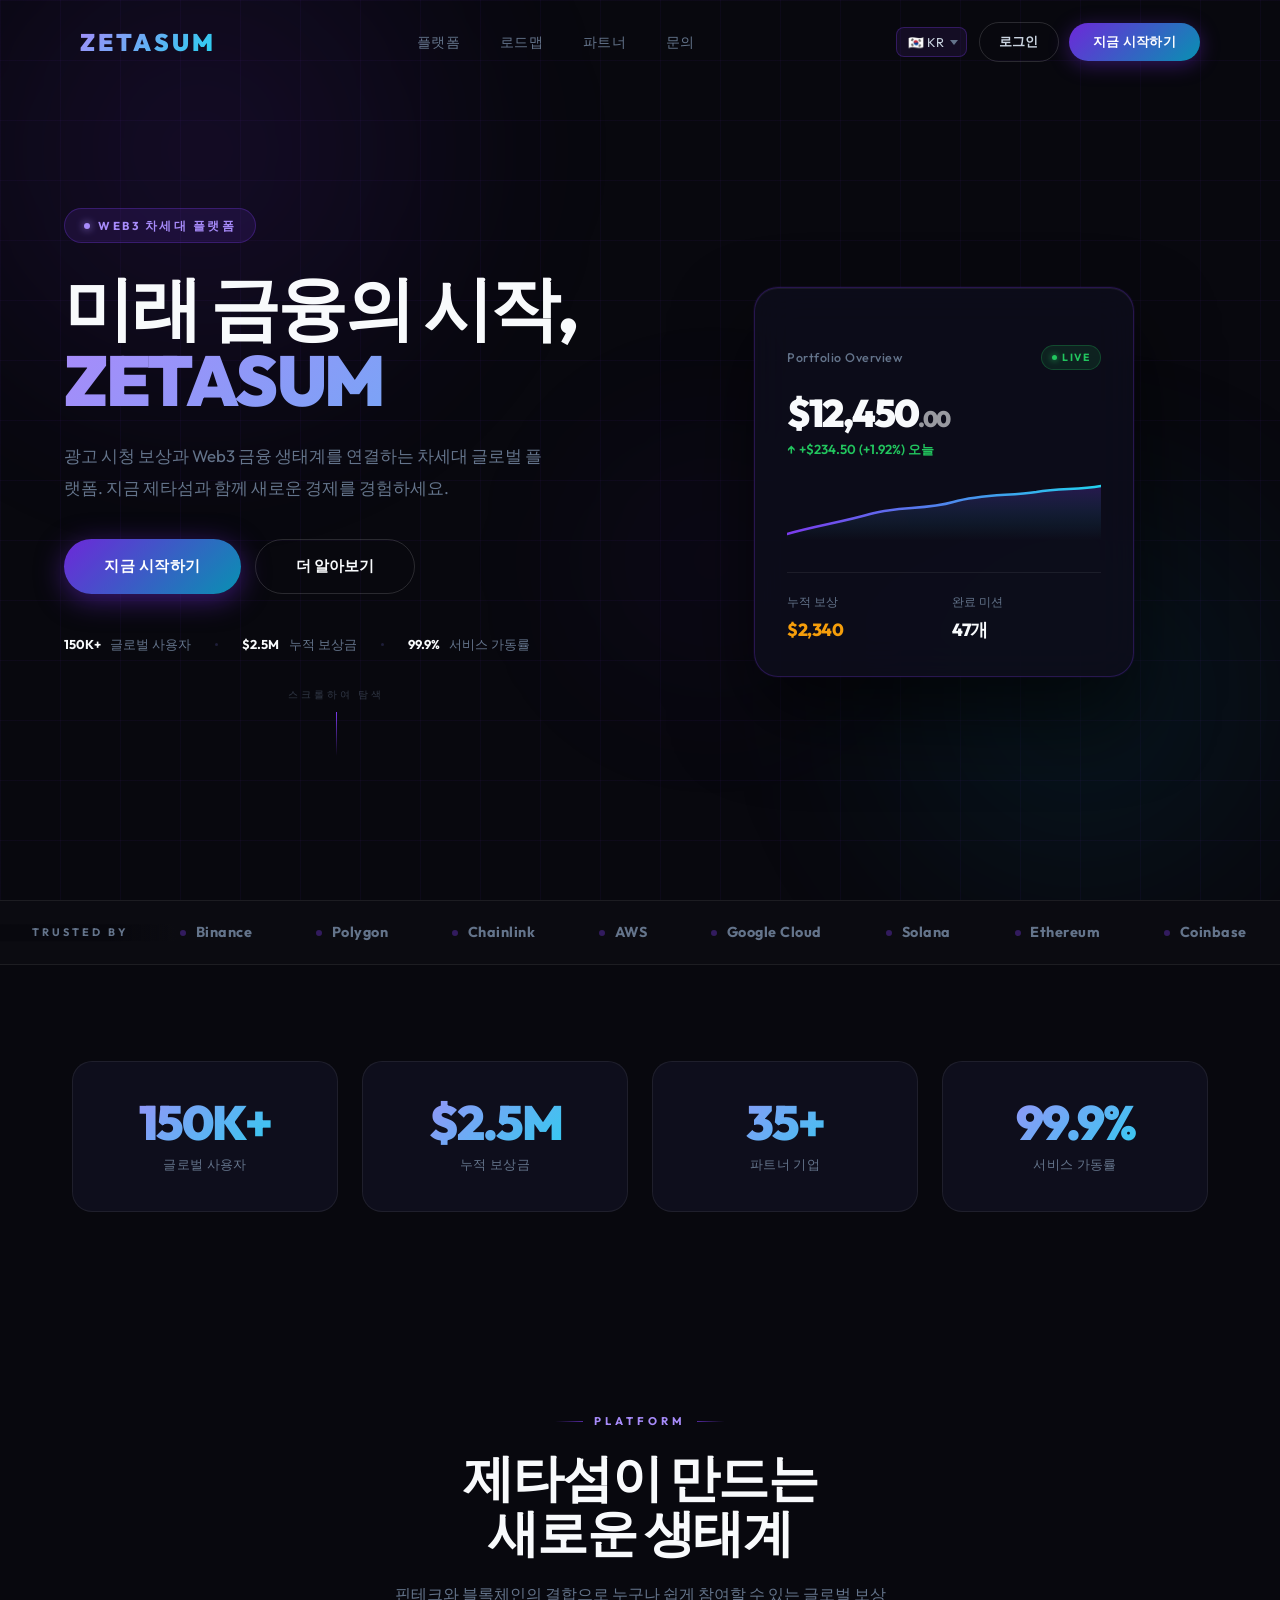
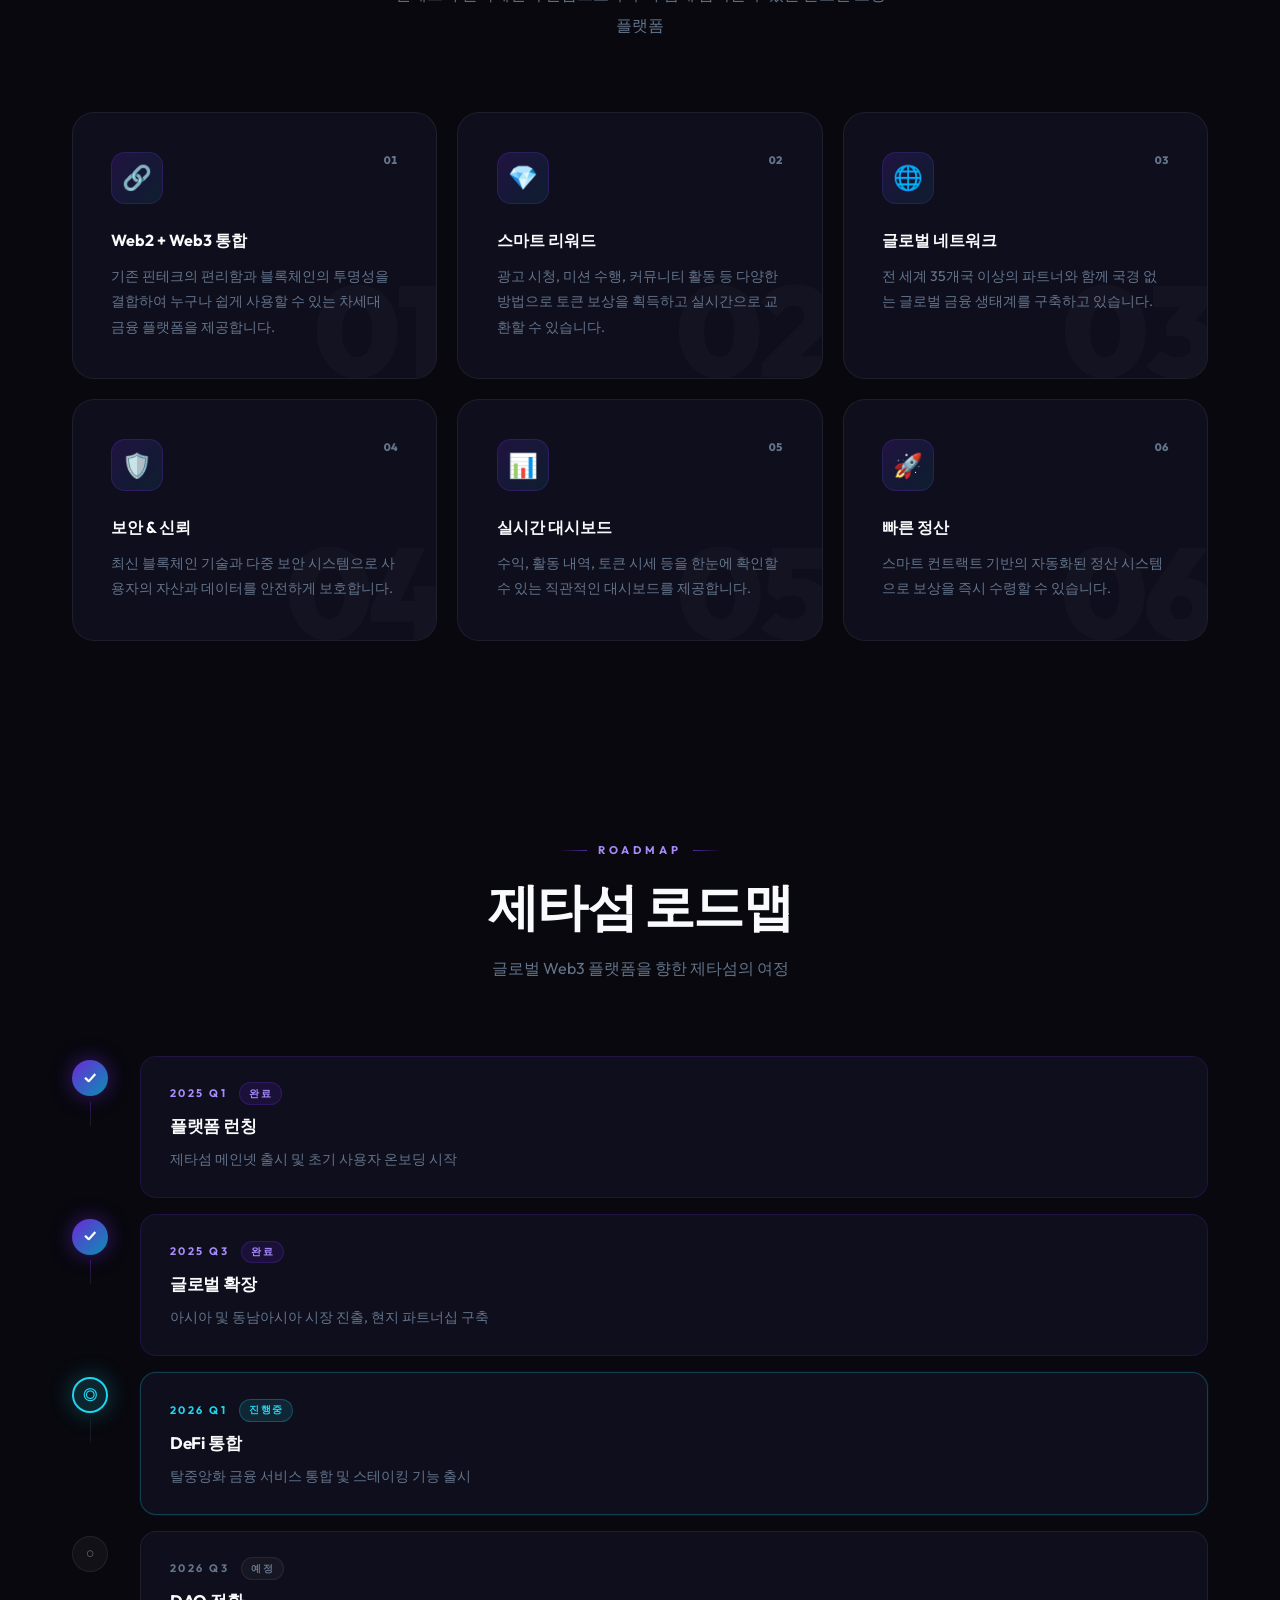
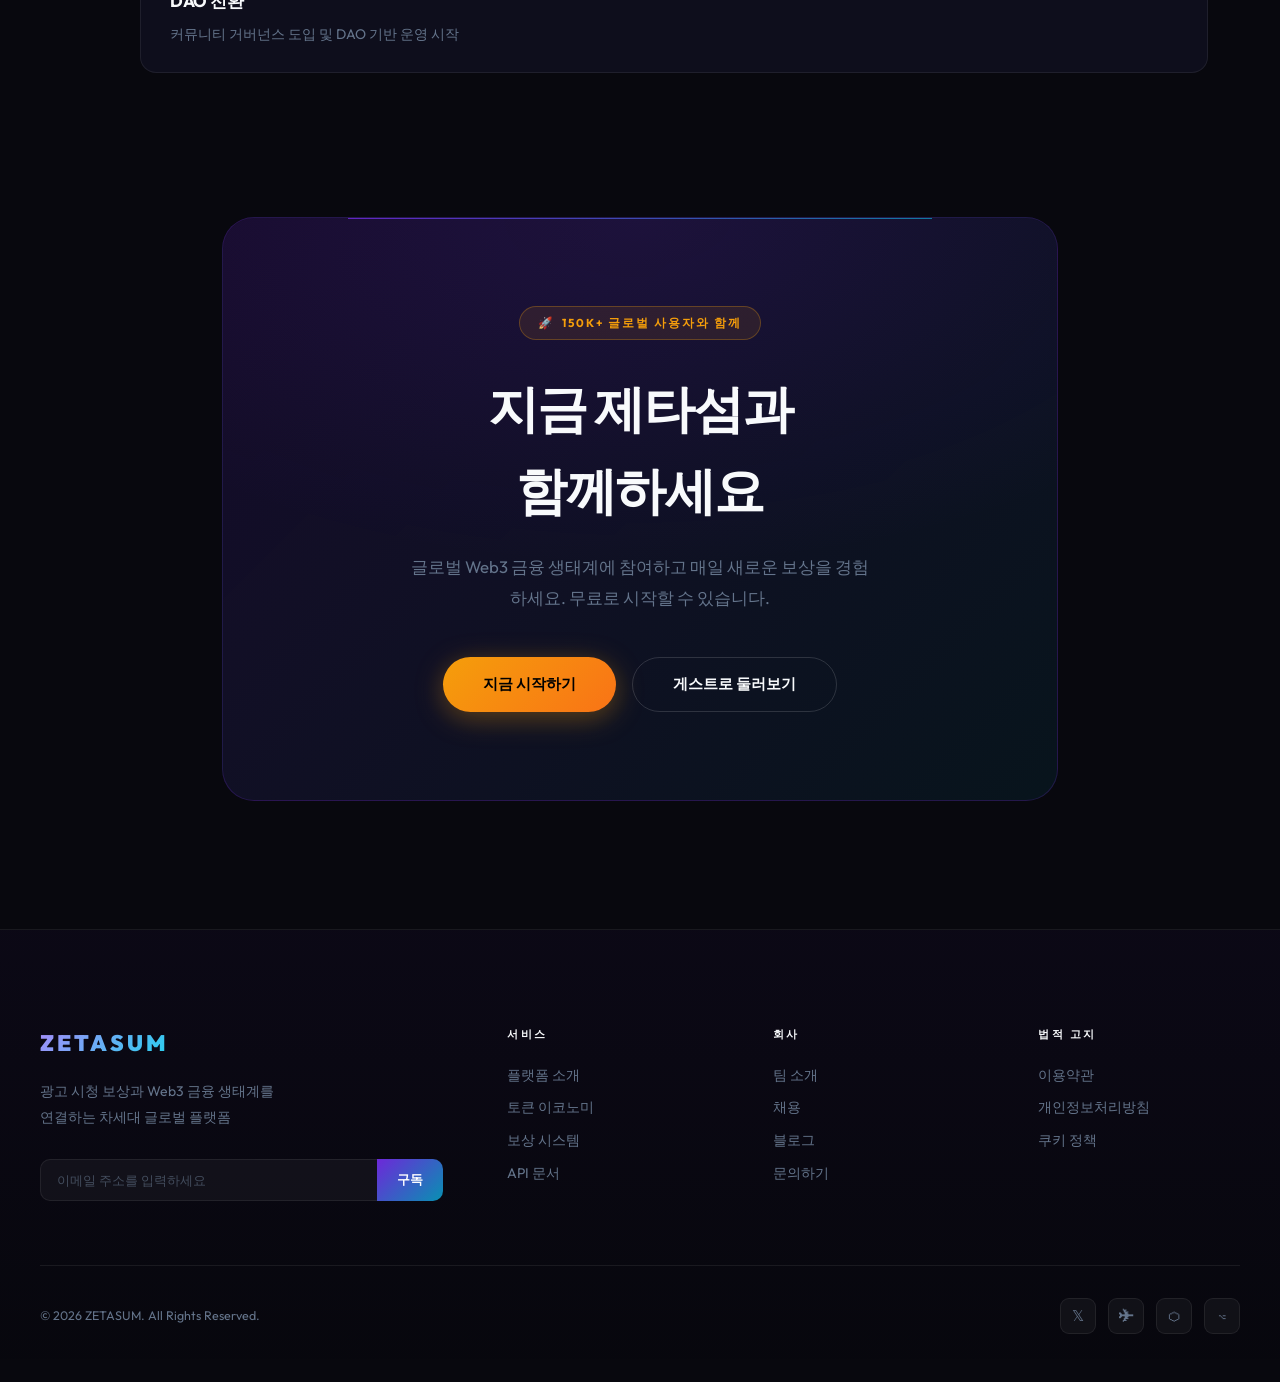
==== commit 0f8d9276: "feat: 회원 로그인 기능 추가 - 네비게이션에 로그인 버튼 추가 (비로그인 상태) - 로그인 모달: 이메일 + 비밀번호 검증 - 로그인 성공 시 네비게이션 → 👤 이름 + 로그" ====
--- a/index.html
+++ b/index.html
@@ -251,7 +251,6 @@
     display: grid; grid-template-columns: 1fr 1fr; gap: 1rem;
     padding-top: 1.25rem; border-top: 1px solid var(--border);
   }
-  .dash-stat-item { }
   .dash-stat-label { font-size: .72rem; color: var(--muted); margin-bottom: .3rem; letter-spacing: .3px; }
   .dash-stat-value { font-size: 1.1rem; font-weight: 800; letter-spacing: -.5px; }
   .dash-stat-value.gold { color: var(--gold); }
@@ -675,6 +674,41 @@
     56%{transform:scaleY(1);transform-origin:bottom}
     100%{transform:scaleY(0);transform-origin:bottom;opacity:0}
   }
+
+  /* ── NAV LOGIN / MEMBER ── */
+  .nav-login {
+    background: transparent; color: var(--text-dim);
+    border: 1px solid rgba(255,255,255,.14);
+    padding: .6rem 1.2rem; border-radius: 100px;
+    font-size: .84rem; font-weight: 600; font-family: var(--font);
+    cursor: pointer; transition: all .3s var(--ease);
+  }
+  .nav-login:hover { border-color: rgba(124,58,237,.45); color: var(--text); background: rgba(124,58,237,.1); }
+  .nav-user-btn {
+    display: flex; align-items: center; gap: .5rem;
+    background: rgba(124,58,237,.12); border: 1px solid rgba(124,58,237,.3);
+    padding: .5rem 1.1rem; border-radius: 100px;
+    font-size: .84rem; font-weight: 600; font-family: var(--font);
+    color: var(--violet-l); cursor: pointer; transition: all .3s;
+  }
+  .nav-user-btn:hover { background: rgba(124,58,237,.22); }
+
+  /* ── MODAL SWITCH LINK ── */
+  .modal-switch { text-align: center; font-size: .8rem; color: var(--muted); margin-top: .85rem; }
+  .modal-switch a { color: var(--violet-l); cursor: pointer; font-weight: 600; text-decoration: underline; text-underline-offset: 3px; }
+  .modal-switch a:hover { color: var(--cyan); }
+
+  /* ── LOGIN ERROR ── */
+  .form-err { color: #f87171; font-size: .78rem; text-align: center; margin-bottom: .75rem; display: none; }
+
+  /* ── PROFILE MODAL ── */
+  .profile-rows { display: flex; flex-direction: column; gap: .75rem; }
+  .profile-row {
+    background: rgba(124,58,237,.06); border: 1px solid rgba(124,58,237,.12);
+    border-radius: 12px; padding: .85rem 1.1rem;
+  }
+  .profile-row-lbl { font-size: .68rem; color: var(--muted); letter-spacing: 1.5px; text-transform: uppercase; margin-bottom: .3rem; }
+  .profile-row-val { font-size: .95rem; font-weight: 600; }
 
   /* ── RESPONSIVE ── */
   @media (max-width: 1024px) {
@@ -730,7 +764,16 @@
       <option value="zh">🇨🇳 ZH</option>
       <option value="ja">🇯🇵 JP</option>
     </select>
-    <button class="nav-cta" data-i18n="nav-cta" onclick="openModal()">지금 시작하기</button>
+    <!-- 비로그인 상태 -->
+    <div id="navGuest" style="display:flex;gap:.65rem;align-items:center;">
+      <button class="nav-login" data-i18n="nav-login" onclick="openLoginModal()">로그인</button>
+      <button class="nav-cta" data-i18n="nav-cta" onclick="openModal()">지금 시작하기</button>
+    </div>
+    <!-- 로그인 상태 -->
+    <div id="navMember" style="display:none;gap:.65rem;align-items:center;">
+      <button class="nav-user-btn" onclick="openProfile()">👤 <span id="navUserName"></span></button>
+      <button class="nav-login" data-i18n="nav-logout" onclick="doMemberLogout()">로그아웃</button>
+    </div>
   </div>
 </nav>
 
@@ -1058,6 +1101,47 @@
     <p class="pwd-guide" data-i18n="pwd-guide">비밀번호는 7~16자리 영문, 숫자, 특수문자를 포함해야 합니다.</p>
     <button class="btn-full primary" data-i18n="modal-signup-btn" onclick="handleSignup()">이메일로 가입하기</button>
     <button class="btn-full secondary" data-i18n="modal-guest-btn" onclick="handleGuest()">게스트로 둘러보기</button>
+    <p class="modal-switch" data-i18n="signup-to-login">이미 계정이 있으신가요? <a onclick="switchToLogin()">로그인</a></p>
+  </div>
+</div>
+
+<!-- LOGIN MODAL -->
+<div class="modal-overlay" id="loginModal" onclick="handleLoginOverlay(event)">
+  <div class="modal-box">
+    <button class="modal-close" onclick="closeLoginModal()">×</button>
+    <h2 class="modal-title" data-i18n="login-title">로그인</h2>
+    <p class="form-err" id="loginErrMsg" data-i18n-err="a-login-fail"></p>
+    <div class="form-group">
+      <input type="email" id="lemail" data-i18n-ph="login-email-ph" placeholder="이메일 주소">
+    </div>
+    <div class="form-group">
+      <input type="password" id="lpwd" data-i18n-ph="login-pwd-ph" placeholder="비밀번호" onkeydown="if(event.key==='Enter')handleLogin()">
+    </div>
+    <button class="btn-full primary" data-i18n="login-btn" onclick="handleLogin()">로그인</button>
+    <p class="modal-switch" data-i18n="login-to-signup">계정이 없으신가요? <a onclick="switchToSignup()">회원가입</a></p>
+  </div>
+</div>
+
+<!-- PROFILE MODAL -->
+<div class="modal-overlay" id="profileModal" onclick="handleProfileOverlay(event)">
+  <div class="modal-box">
+    <button class="modal-close" onclick="closeProfile()">×</button>
+    <h2 class="modal-title" data-i18n="profile-title">내 정보</h2>
+    <div class="profile-rows">
+      <div class="profile-row">
+        <div class="profile-row-lbl" data-i18n="profile-name-lbl">이름</div>
+        <div class="profile-row-val" id="profileName"></div>
+      </div>
+      <div class="profile-row">
+        <div class="profile-row-lbl" data-i18n="profile-email-lbl">이메일</div>
+        <div class="profile-row-val" id="profileEmail"></div>
+      </div>
+      <div class="profile-row">
+        <div class="profile-row-lbl" data-i18n="profile-date-lbl">가입일</div>
+        <div class="profile-row-val" id="profileDate"></div>
+      </div>
+    </div>
+    <button class="btn-full secondary" style="margin-top:1.5rem" data-i18n="profile-close" onclick="closeProfile()">닫기</button>
   </div>
 </div>
 
@@ -1065,7 +1149,7 @@
   /* ── TRANSLATIONS ── */
   const T = {
     ko: {
-      'nav-platform':'플랫폼','nav-roadmap':'로드맵','nav-partners':'파트너','nav-contact':'문의','nav-cta':'지금 시작하기',
+      'nav-platform':'플랫폼','nav-roadmap':'로드맵','nav-partners':'파트너','nav-contact':'문의','nav-cta':'지금 시작하기','nav-login':'로그인','nav-logout':'로그아웃',
       'hero-badge':'Web3 차세대 플랫폼',
       'hero-h1':'미래 금융의 시작,\n      <span class="gradient-word">ZETASUM</span>',
       'hero-desc':'광고 시청 보상과 Web3 금융 생태계를 연결하는 차세대 글로벌 플랫폼. 지금 제타섬과 함께 새로운 경제를 경험하세요.',
@@ -1099,9 +1183,15 @@
       'modal-title':'회원가입','modal-fname':'이름','modal-email':'이메일 주소','modal-pwd':'비밀번호','modal-pwd2':'비밀번호 확인',
       'pwd-guide':'비밀번호는 7~16자리 영문, 숫자, 특수문자를 포함해야 합니다.',
       'modal-signup-btn':'이메일로 가입하기','modal-guest-btn':'게스트로 둘러보기',
+      'signup-to-login':'이미 계정이 있으신가요? <a onclick="switchToLogin()">로그인</a>',
+      'login-title':'로그인','login-email-ph':'이메일 주소','login-pwd-ph':'비밀번호','login-btn':'로그인',
+      'login-to-signup':'계정이 없으신가요? <a onclick="switchToSignup()">회원가입</a>',
+      'profile-title':'내 정보','profile-name-lbl':'이름','profile-email-lbl':'이메일','profile-date-lbl':'가입일','profile-close':'닫기',
       'a-fill':'모든 정보를 입력해주세요.','a-mismatch':'비밀번호가 서로 일치하지 않습니다.','a-invalid':'비밀번호 형식이 올바르지 않습니다.',
-      'a-done':'회원가입이 완료되었습니다!','a-guest':'게스트 모드로 입장합니다.',
+      'a-done':'회원가입이 완료되었습니다! 자동으로 로그인됩니다.','a-guest':'게스트 모드로 입장합니다.',
       'a-subscribe':'구독이 완료되었습니다!','a-email-empty':'이메일 주소를 입력해주세요.',
+      'a-dup-email':'이미 가입된 이메일 주소입니다.','a-login-fail':'이메일 또는 비밀번호가 올바르지 않습니다.',
+      'a-logout':'로그아웃되었습니다.',
     },
     en: {
       'nav-platform':'Platform','nav-roadmap':'Roadmap','nav-partners':'Partners','nav-contact':'Contact','nav-cta':'Get Started',
@@ -1138,9 +1228,15 @@
       'modal-title':'Sign Up','modal-fname':'Full Name','modal-email':'Email Address','modal-pwd':'Password','modal-pwd2':'Confirm Password',
       'pwd-guide':'Password must be 7–16 characters including letters, numbers, and special characters.',
       'modal-signup-btn':'Sign Up with Email','modal-guest-btn':'Browse as Guest',
+      'signup-to-login':'Already have an account? <a onclick="switchToLogin()">Sign in</a>',
+      'login-title':'Sign In','login-email-ph':'Email Address','login-pwd-ph':'Password','login-btn':'Sign In',
+      'login-to-signup':"Don't have an account? <a onclick=\"switchToSignup()\">Sign up</a>",
+      'profile-title':'My Profile','profile-name-lbl':'Name','profile-email-lbl':'Email','profile-date-lbl':'Join Date','profile-close':'Close',
       'a-fill':'Please fill in all fields.','a-mismatch':'Passwords do not match.','a-invalid':'Invalid password format.',
-      'a-done':'Registration complete!','a-guest':'Entering as guest.',
+      'a-done':'Registration complete! Logging you in...','a-guest':'Entering as guest.',
       'a-subscribe':'Subscription complete!','a-email-empty':'Please enter your email address.',
+      'a-dup-email':'This email is already registered.','a-login-fail':'Invalid email or password.',
+      'a-logout':'You have been logged out.',
     },
     zh: {
       'nav-platform':'平台','nav-roadmap':'路线图','nav-partners':'合作伙伴','nav-contact':'联系我们','nav-cta':'立即开始',
@@ -1177,9 +1273,15 @@
       'modal-title':'注册','modal-fname':'姓名','modal-email':'电子邮件地址','modal-pwd':'密码','modal-pwd2':'确认密码',
       'pwd-guide':'密码须为7~16位，包含英文字母、数字和特殊字符。',
       'modal-signup-btn':'通过邮件注册','modal-guest-btn':'以访客身份浏览',
+      'signup-to-login':'已有账号？<a onclick="switchToLogin()">登录</a>',
+      'login-title':'登录','login-email-ph':'电子邮件地址','login-pwd-ph':'密码','login-btn':'登录',
+      'login-to-signup':'没有账号？<a onclick="switchToSignup()">注册</a>',
+      'profile-title':'我的信息','profile-name-lbl':'姓名','profile-email-lbl':'邮箱','profile-date-lbl':'注册日期','profile-close':'关闭',
       'a-fill':'请填写所有信息。','a-mismatch':'两次密码不一致。','a-invalid':'密码格式不正确。',
-      'a-done':'注册完成！','a-guest':'以访客模式进入。',
+      'a-done':'注册完成！自动登录中...','a-guest':'以访客模式进入。',
       'a-subscribe':'订阅成功！','a-email-empty':'请输入您的电子邮件地址。',
+      'a-dup-email':'该邮箱已注册。','a-login-fail':'邮箱或密码不正确。',
+      'a-logout':'已退出登录。',
     },
     ja: {
       'nav-platform':'プラットフォーム','nav-roadmap':'ロードマップ','nav-partners':'パートナー','nav-contact':'お問い合わせ','nav-cta':'今すぐ始める',
@@ -1216,9 +1318,15 @@
       'modal-title':'会員登録','modal-fname':'お名前','modal-email':'メールアドレス','modal-pwd':'パスワード','modal-pwd2':'パスワード確認',
       'pwd-guide':'パスワードは7~16文字の英字・数字・特殊文字を含める必要があります。',
       'modal-signup-btn':'メールで登録','modal-guest-btn':'ゲストとして見る',
+      'signup-to-login':'すでにアカウントをお持ちの方は<a onclick="switchToLogin()">ログイン</a>',
+      'login-title':'ログイン','login-email-ph':'メールアドレス','login-pwd-ph':'パスワード','login-btn':'ログイン',
+      'login-to-signup':'アカウント未登録の方は<a onclick="switchToSignup()">新規登録</a>',
+      'profile-title':'マイプロフィール','profile-name-lbl':'名前','profile-email-lbl':'メール','profile-date-lbl':'登録日','profile-close':'閉じる',
       'a-fill':'すべての情報を入力してください。','a-mismatch':'パスワードが一致しません。','a-invalid':'パスワードの形式が正しくありません。',
-      'a-done':'会員登録が完了しました！','a-guest':'ゲストモードで入場します。',
+      'a-done':'会員登録が完了しました！自動ログインします。','a-guest':'ゲストモードで入場します。',
       'a-subscribe':'購読が完了しました！','a-email-empty':'メールアドレスを入力してください。',
+      'a-dup-email':'このメールアドレスはすでに登録されています。','a-login-fail':'メールアドレスまたはパスワードが正しくありません。',
+      'a-logout':'ログアウトしました。',
     },
   };
 
@@ -1238,6 +1346,78 @@
     });
   }
 
+  /* ── SESSION ── */
+  function checkSession() {
+    const s = sessionStorage.getItem('zetasum_session');
+    if (s) updateNavForMember(JSON.parse(s).name);
+  }
+  function updateNavForMember(name) {
+    document.getElementById('navGuest').style.display  = 'none';
+    document.getElementById('navMember').style.display = 'flex';
+    document.getElementById('navUserName').textContent = name;
+  }
+  function restoreNavGuest() {
+    document.getElementById('navGuest').style.display  = 'flex';
+    document.getElementById('navMember').style.display = 'none';
+  }
+
+  /* ── LOGIN MODAL ── */
+  function openLoginModal() {
+    document.getElementById('lemail').value = '';
+    document.getElementById('lpwd').value = '';
+    document.getElementById('loginErrMsg').style.display = 'none';
+    document.getElementById('loginModal').classList.add('open');
+  }
+  function closeLoginModal() { document.getElementById('loginModal').classList.remove('open'); }
+  function handleLoginOverlay(e) { if (e.target === document.getElementById('loginModal')) closeLoginModal(); }
+
+  function handleLogin() {
+    const d     = T[currentLang];
+    const email = document.getElementById('lemail').value.trim();
+    const pwd   = document.getElementById('lpwd').value;
+    const errEl = document.getElementById('loginErrMsg');
+    const users = JSON.parse(localStorage.getItem('zetasum_users') || '[]');
+    const user  = users.find(u => u.email === email && u.pwd === pwd);
+    if (!user) {
+      errEl.textContent = d['a-login-fail'];
+      errEl.style.display = 'block'; return;
+    }
+    sessionStorage.setItem('zetasum_session', JSON.stringify({ name: user.name, email: user.email }));
+    updateNavForMember(user.name);
+    closeLoginModal();
+  }
+
+  function doMemberLogout() {
+    sessionStorage.removeItem('zetasum_session');
+    restoreNavGuest();
+  }
+
+  /* ── SWITCH MODALS ── */
+  function switchToLogin()   { closeModal(); openLoginModal(); }
+  function switchToSignup()  { closeLoginModal(); openModal(); }
+
+  /* ── PROFILE MODAL ── */
+  function openProfile() {
+    const s = sessionStorage.getItem('zetasum_session');
+    if (!s) return;
+    const { name, email } = JSON.parse(s);
+    document.getElementById('profileName').textContent  = name;
+    document.getElementById('profileEmail').textContent = email;
+    const users = JSON.parse(localStorage.getItem('zetasum_users') || '[]');
+    const user  = users.find(u => u.email === email);
+    if (user) {
+      const d = new Date(user.date);
+      document.getElementById('profileDate').textContent =
+        `${d.getFullYear()}.${String(d.getMonth()+1).padStart(2,'0')}.${String(d.getDate()).padStart(2,'0')}`;
+    }
+    document.getElementById('profileModal').classList.add('open');
+  }
+  function closeProfile() { document.getElementById('profileModal').classList.remove('open'); }
+  function handleProfileOverlay(e) { if (e.target === document.getElementById('profileModal')) closeProfile(); }
+
+  /* Session restore on load */
+  checkSession();
+
   /* Navbar scroll */
   window.addEventListener('scroll', () => {
     document.getElementById('navbar').classList.toggle('scrolled', window.scrollY > 50);
@@ -1266,8 +1446,15 @@
     if (!/^(?=.*[A-Za-z])(?=.*\d)(?=.*[!@#$%^&*()_+\-=\[\]{};':"\\|,.<>\/?]).{7,16}$/.test(pwd)) {
       alert(d['a-invalid']); return;
     }
+    const users = JSON.parse(localStorage.getItem('zetasum_users') || '[]');
+    if (users.some(u => u.email === email)) { alert(d['a-dup-email']); return; }
+    users.push({ name, email, pwd, date: new Date().toISOString() });
+    localStorage.setItem('zetasum_users', JSON.stringify(users));
     alert(d['a-done']);
     closeModal();
+    ['fname','femail','fpwd','fpwd2'].forEach(id => document.getElementById(id).value = '');
+    sessionStorage.setItem('zetasum_session', JSON.stringify({ name, email }));
+    updateNavForMember(name);
   }
   function handleGuest() { alert(T[currentLang]['a-guest']); closeModal(); }
 
